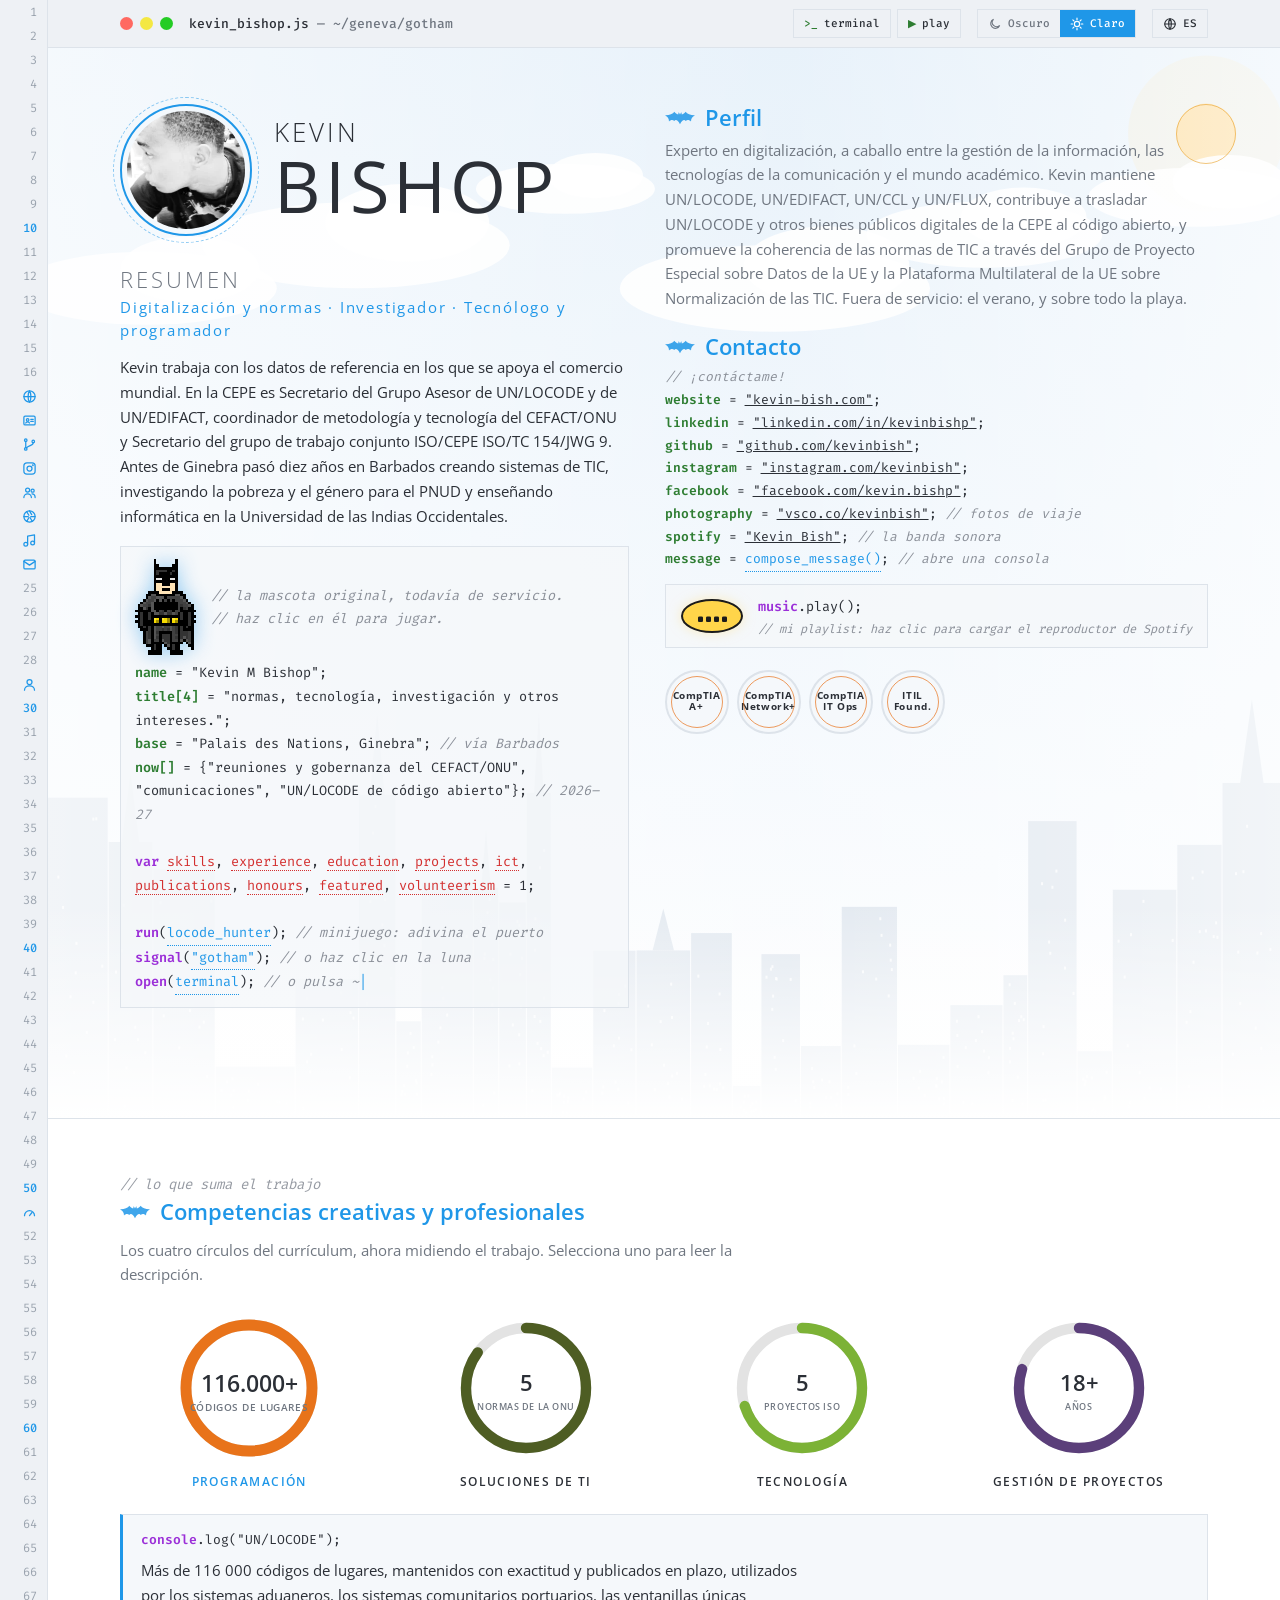
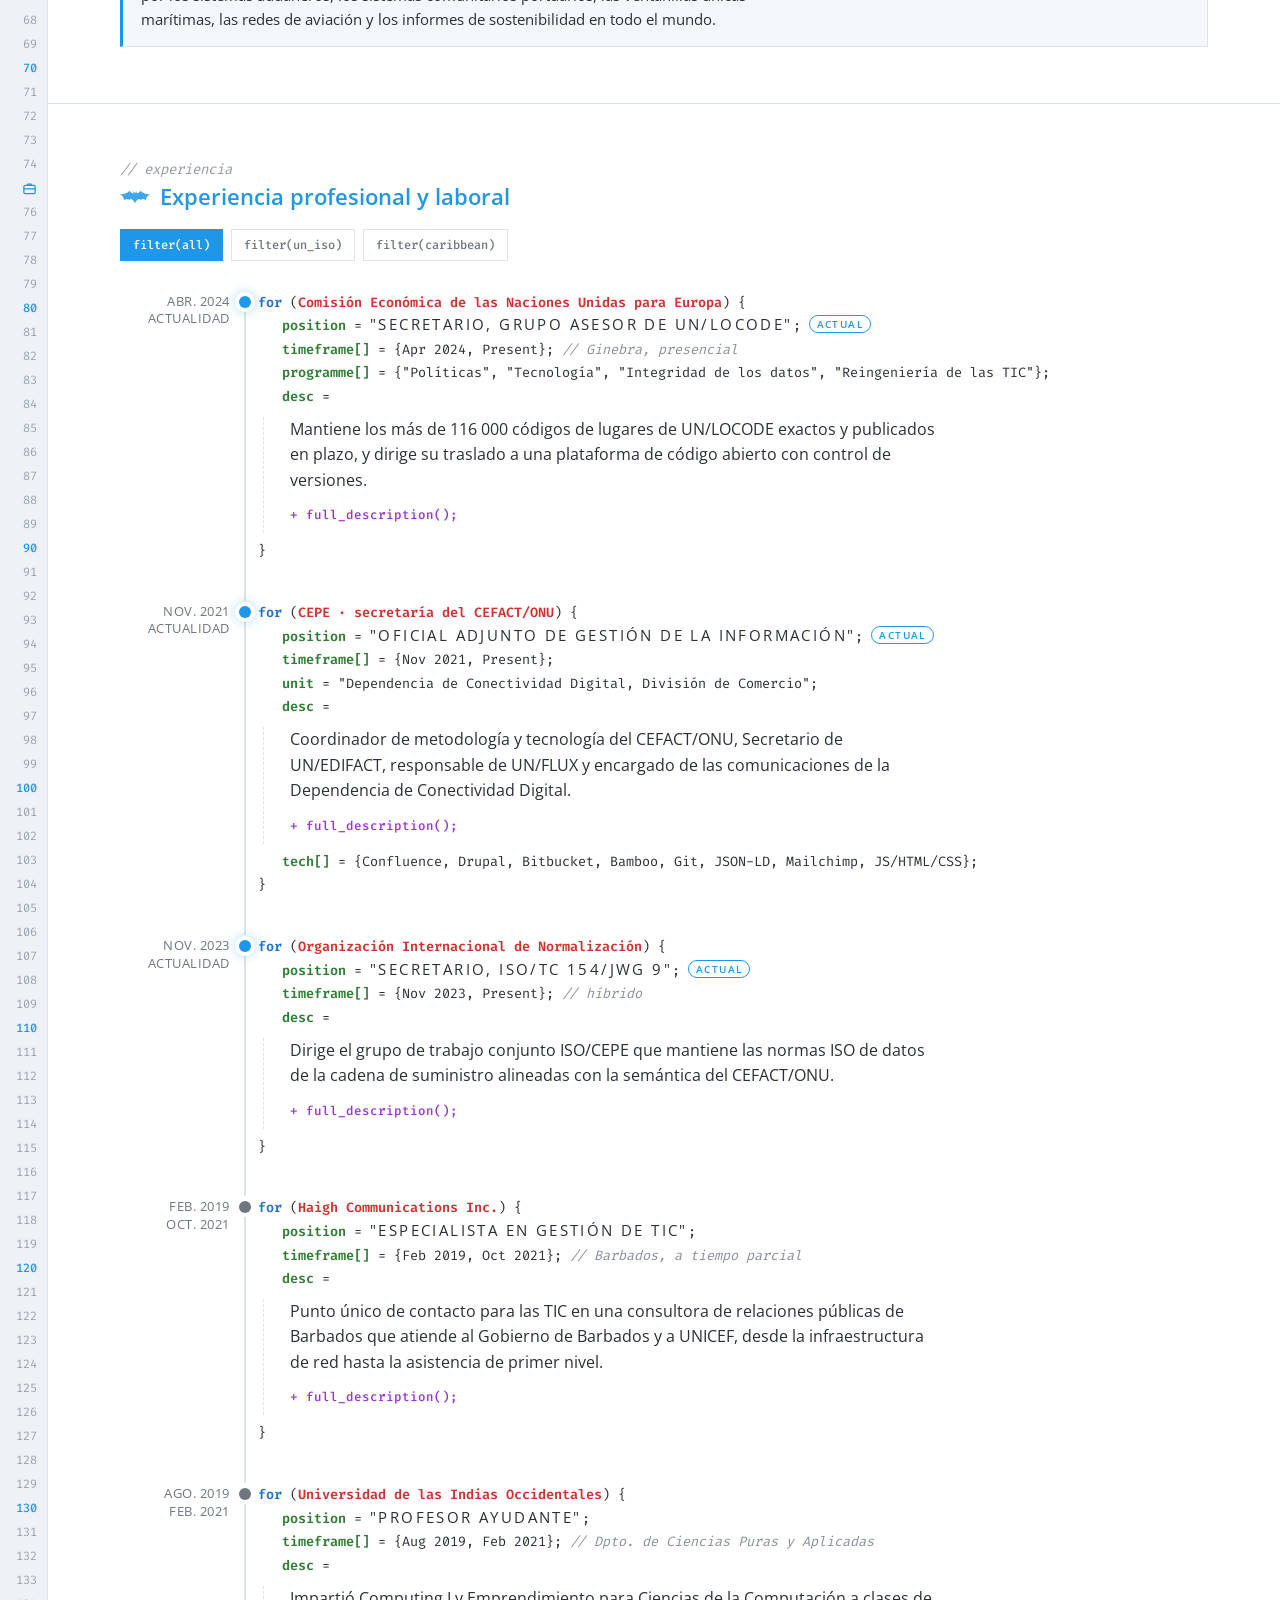
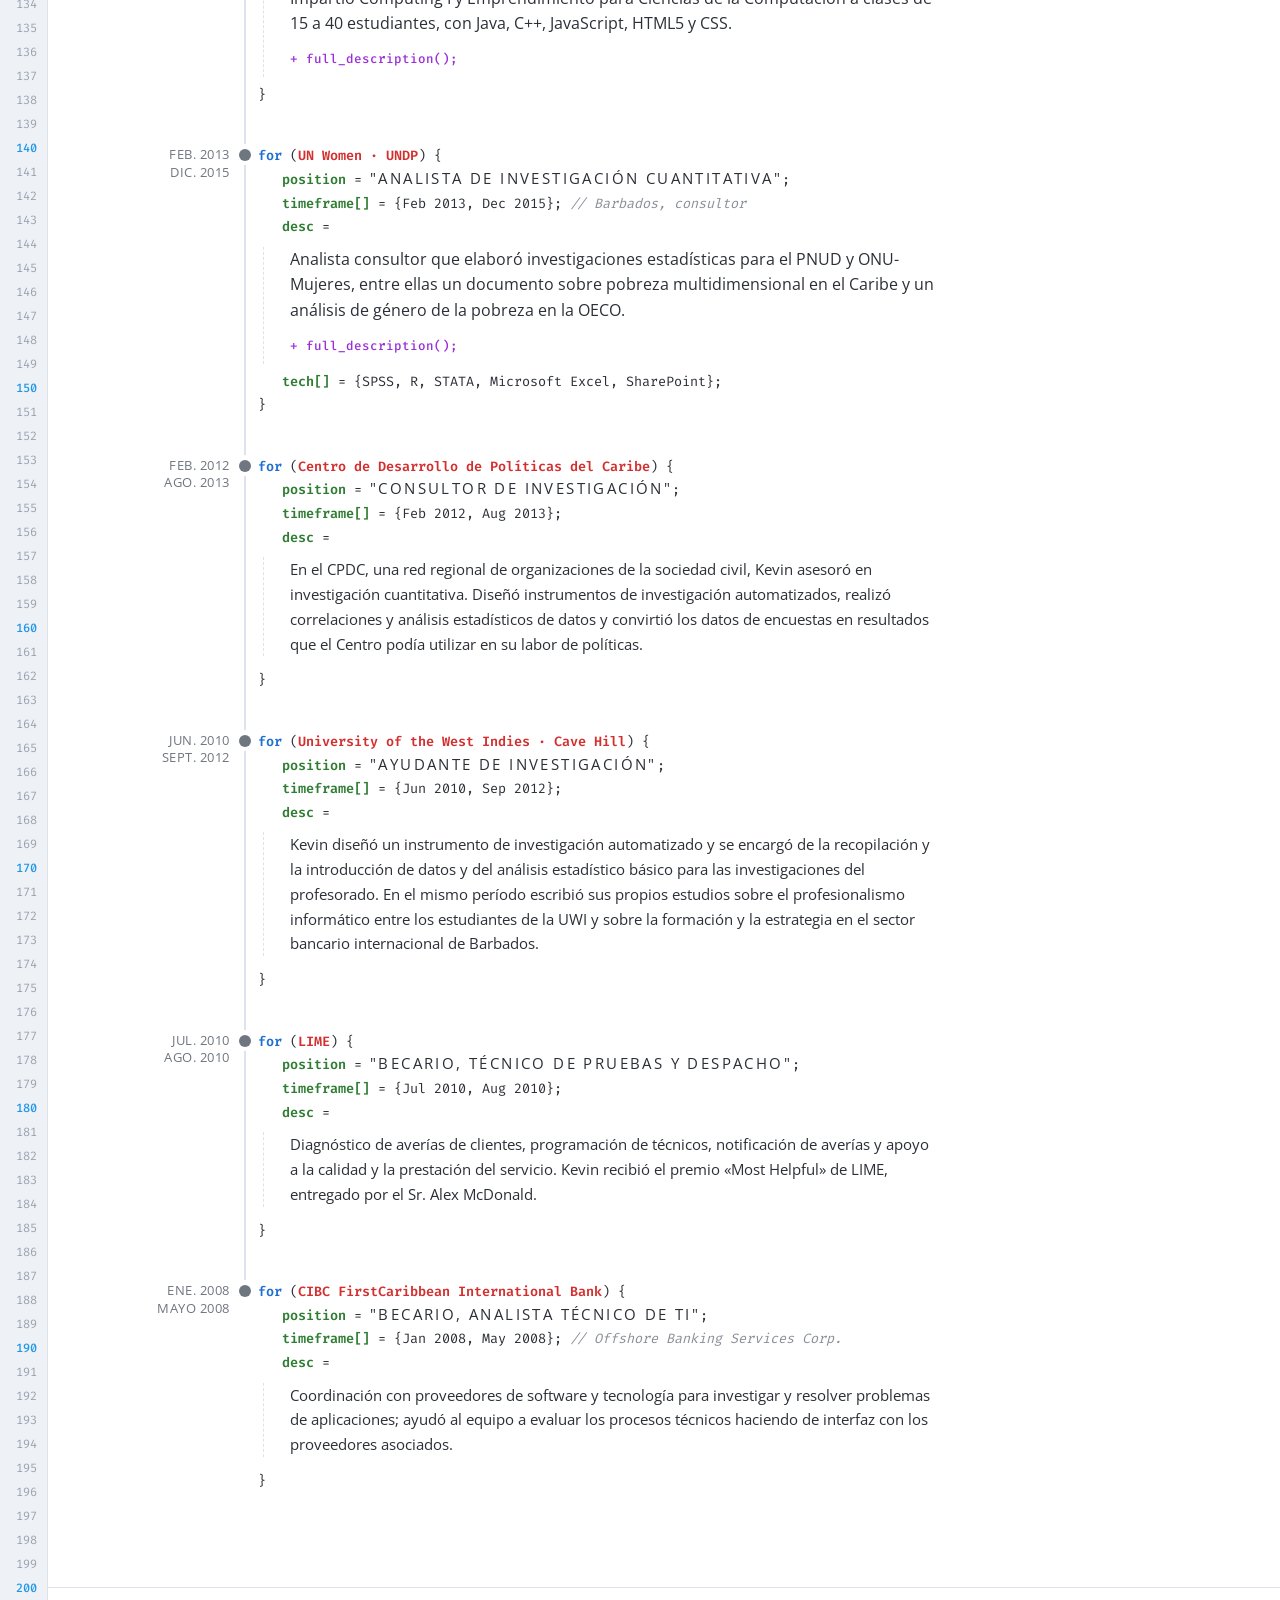
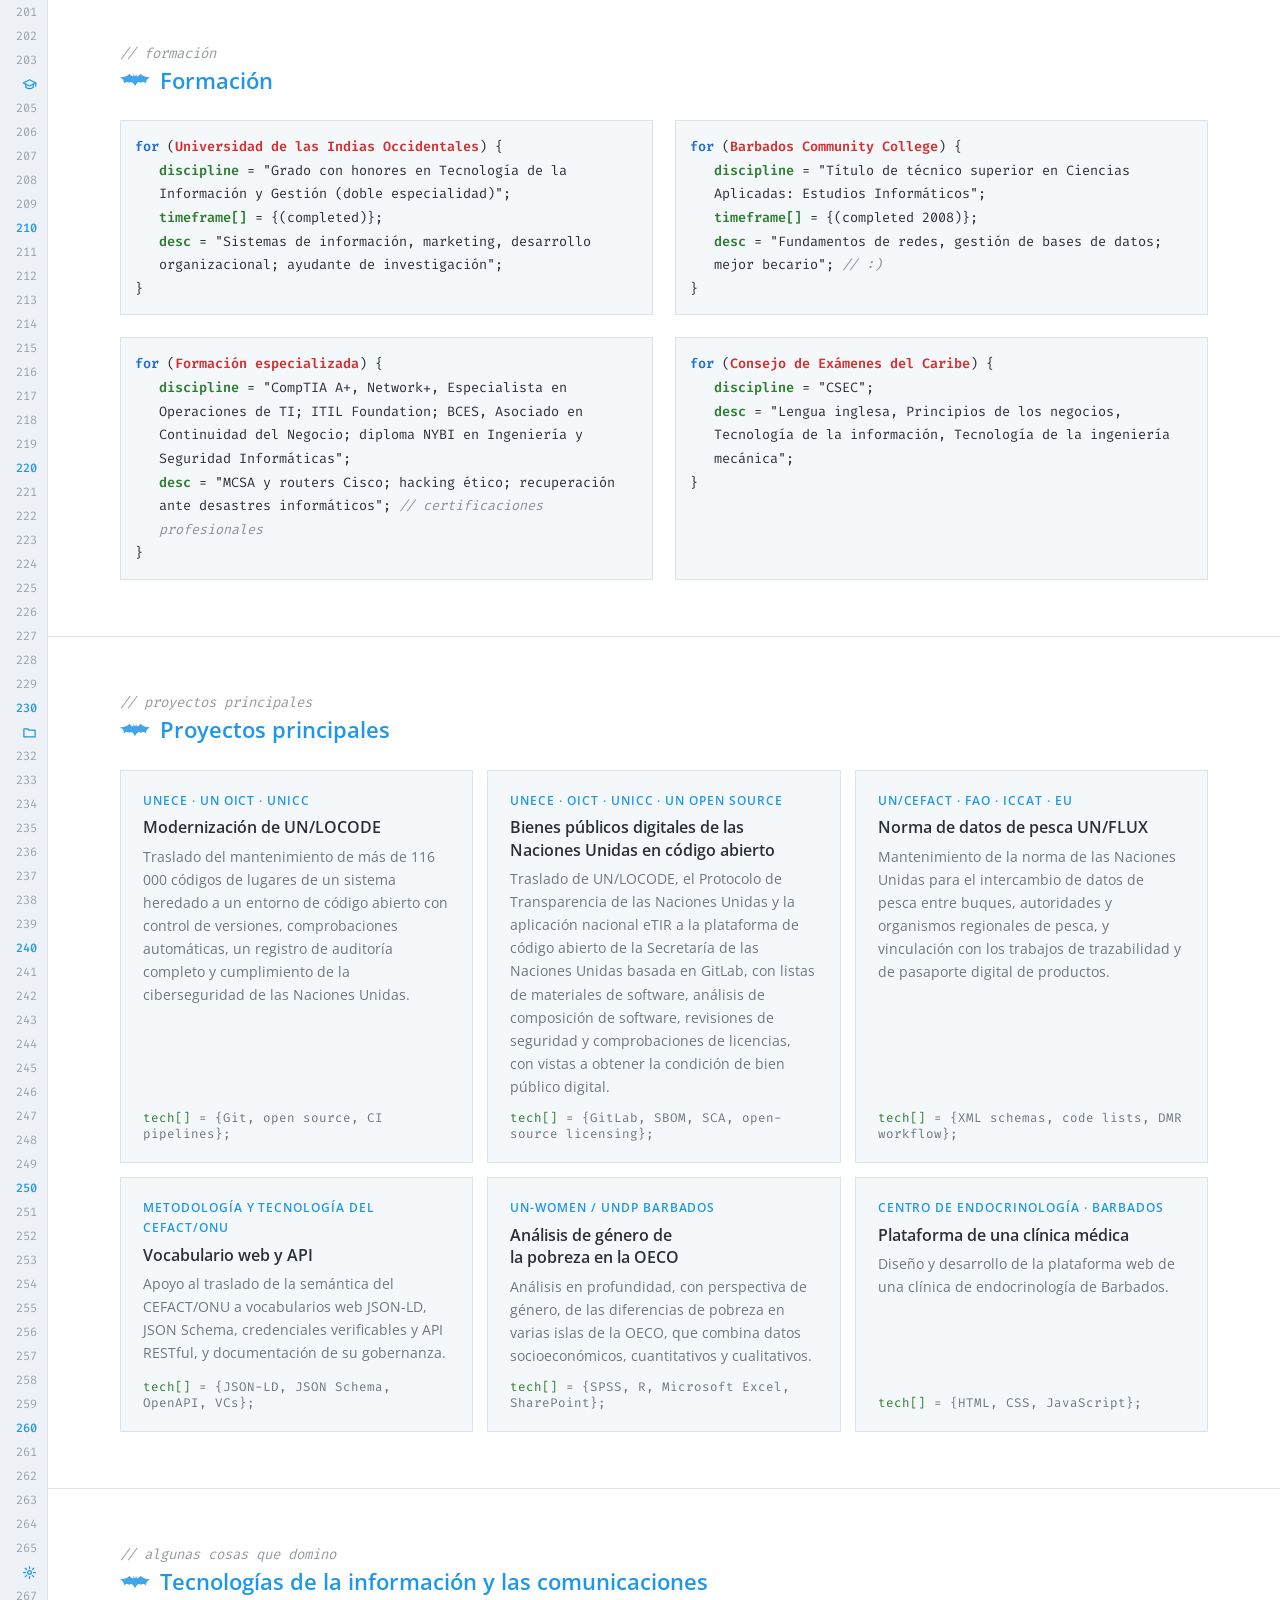
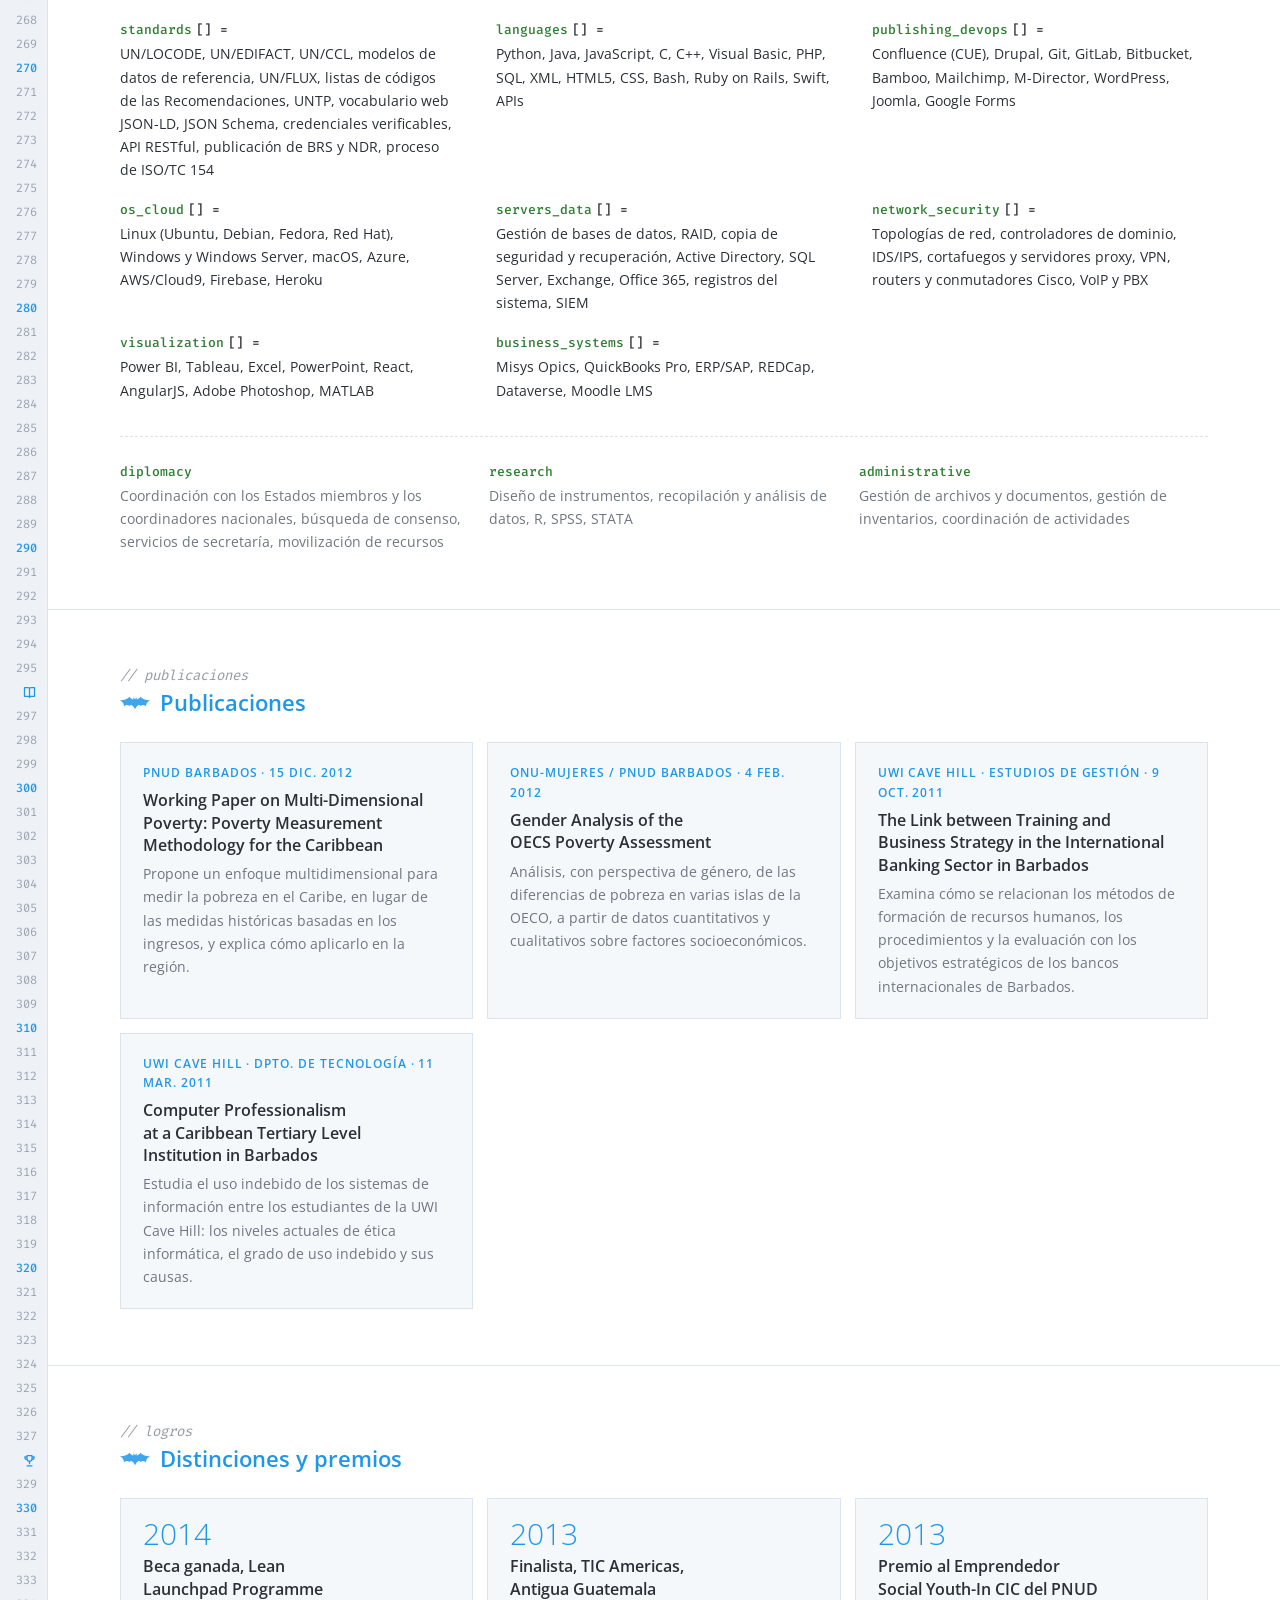
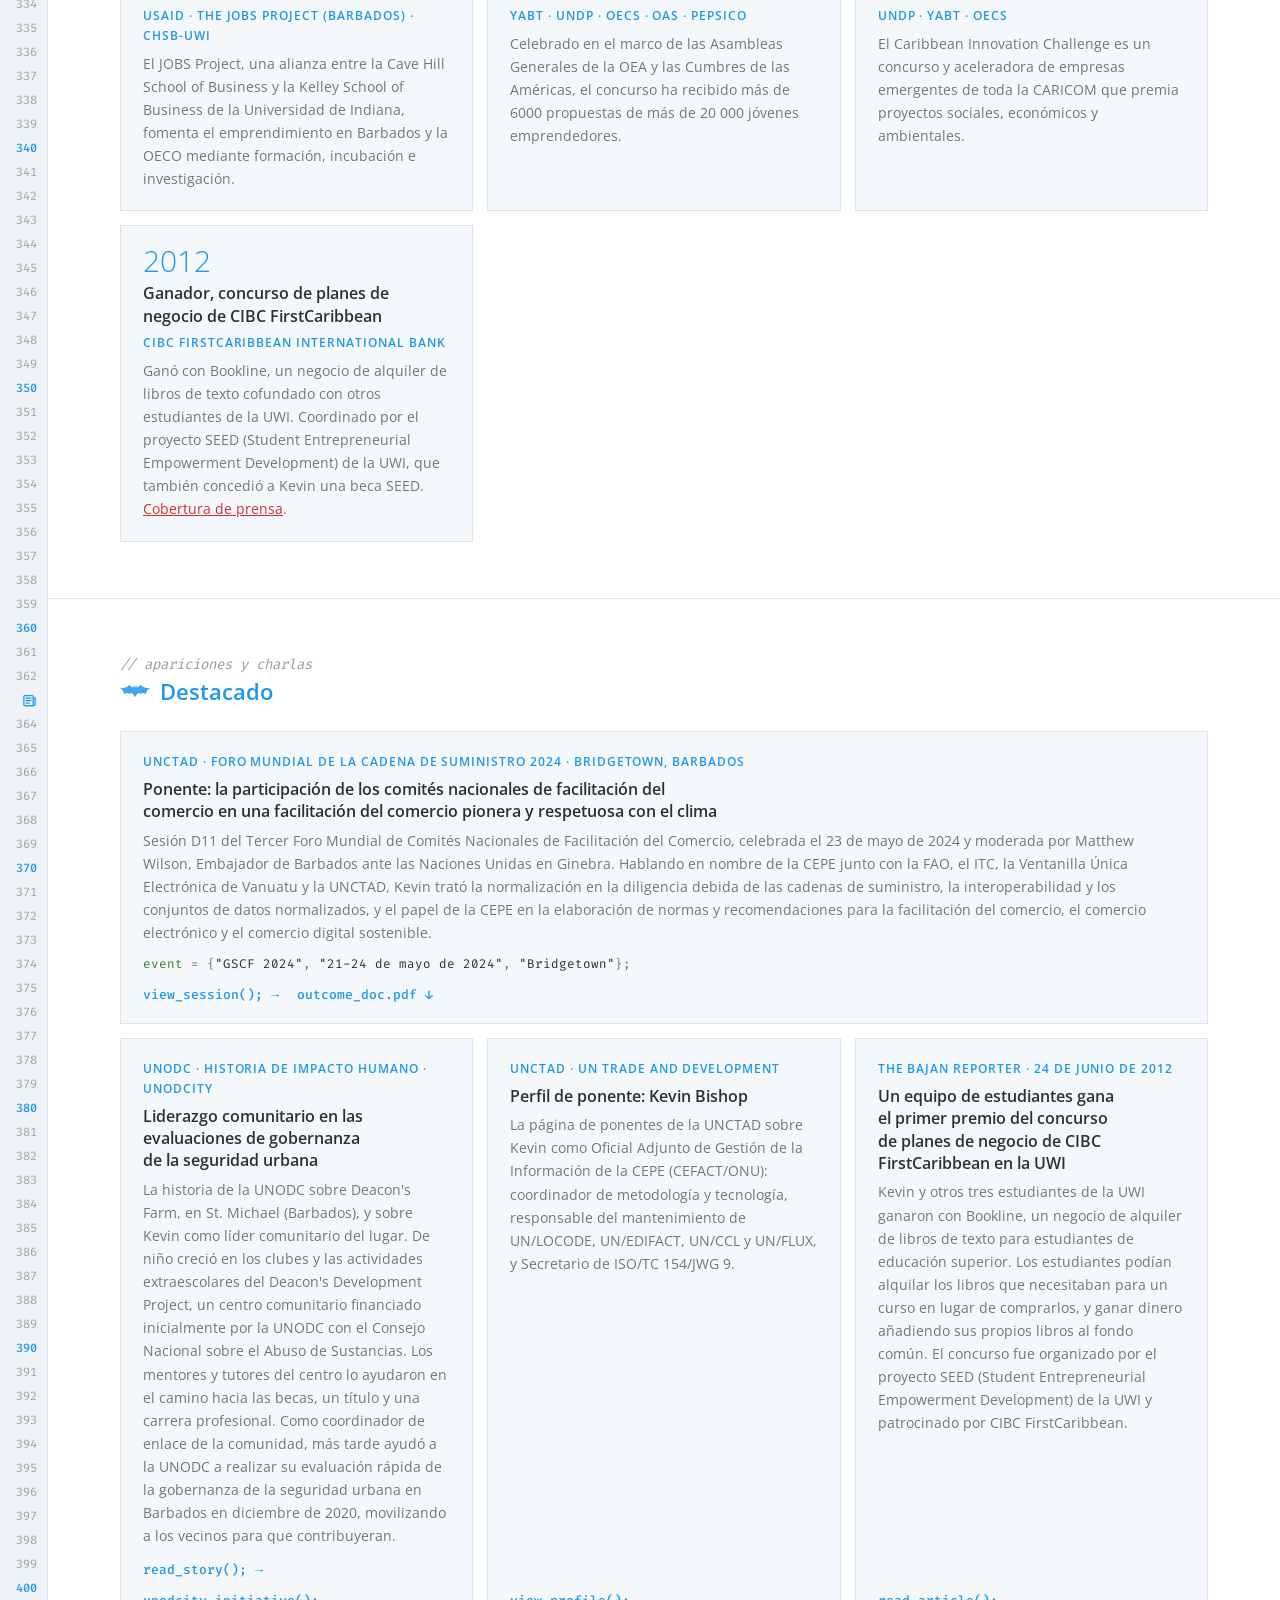
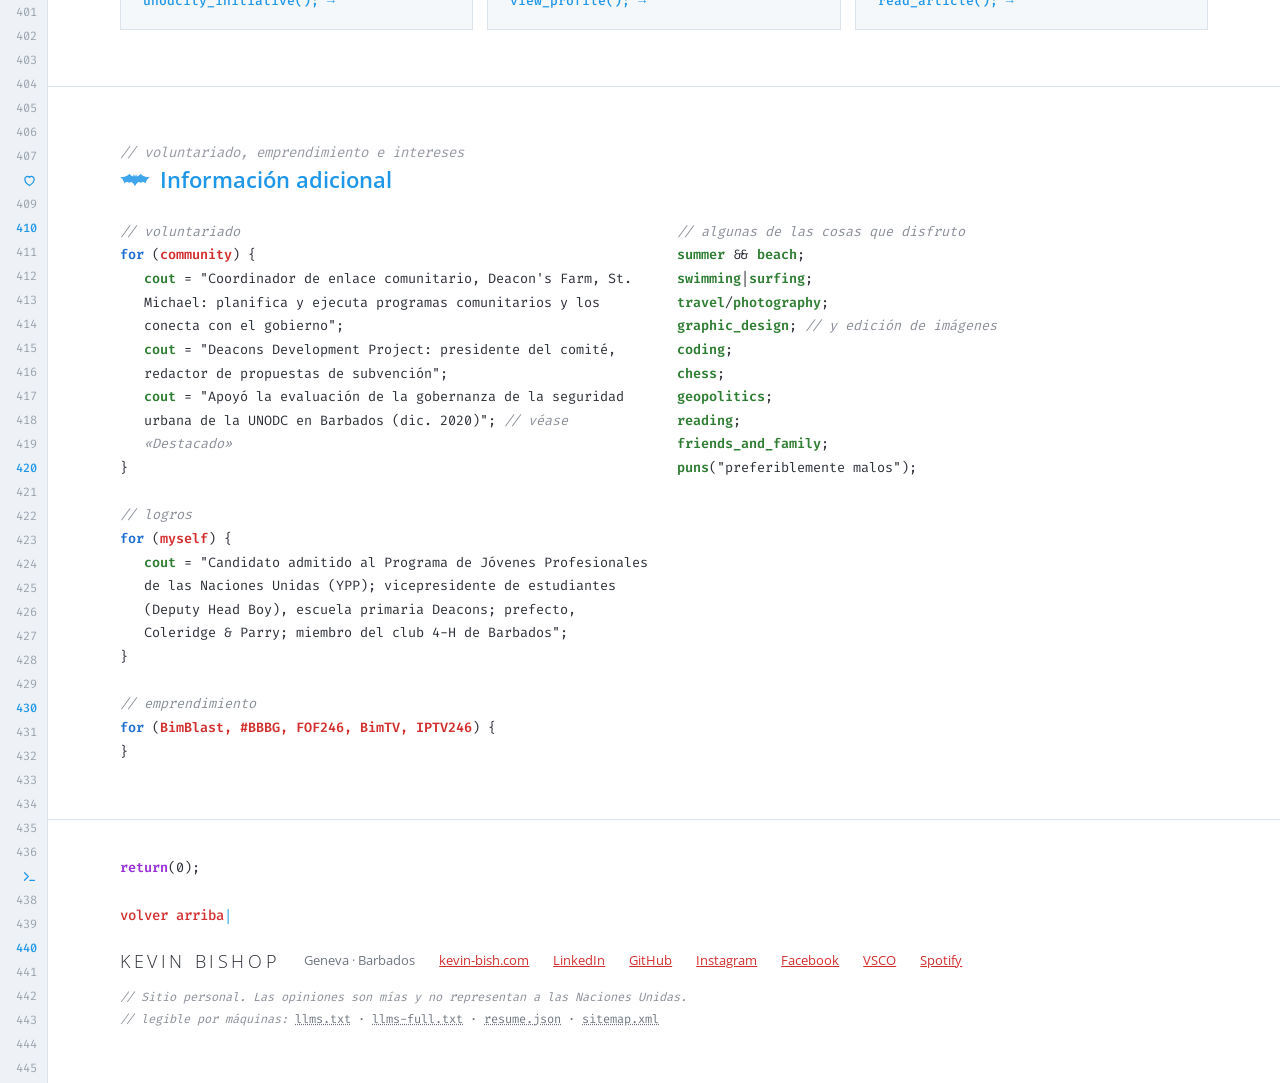
==== es/index.html @ d4f618af "Add Spanish and Russian translations - i18n/es.json and i18n/ru.json: the whole page, terminal, LOCO" ====
<!doctype html>
<html lang="es" data-theme="dark">
<head>
  <meta charset="utf-8">
  <meta name="viewport" content="width=device-width, initial-scale=1, viewport-fit=cover">
  <title>Kevin Bishop | Digitalización y normas</title>
  <meta name="description" content="Kevin Bishop: Secretario de UN/LOCODE y UN/EDIFACT en la CEPE / CEFACT/ONU en Ginebra. Digitalización, normas de datos comerciales, investigación y código.">
  <meta name="author" content="Kevin Bishop">
  <meta name="theme-color" content="#2b2b2b">
  <meta property="og:type" content="website">
  <meta property="og:title" content="Kevin Bishop | Digitalización y normas">
  <meta property="og:description" content="Secretario de UN/LOCODE y UN/EDIFACT en la CEPE / CEFACT/ONU. Currículum, proyectos y un minijuego: adivina el puerto detrás del código.">
  <meta property="og:image" content="https://www.kevin-bish.com/images/og-card.png">
  <meta property="og:image:width" content="1200">
  <meta property="og:image:height" content="630">
  <meta property="og:image:alt" content="Kevin Bishop: digitalización y normas. Secretario de UN/LOCODE y UN/EDIFACT en la CEPE / CEFACT/ONU, Ginebra.">
  <!-- machine-readable -->
  <!-- hreflang:start -->
  <link rel="alternate" hreflang="en" href="https://www.kevin-bish.com/">
  <link rel="alternate" hreflang="fr" href="https://www.kevin-bish.com/fr/">
  <link rel="alternate" hreflang="es" href="https://www.kevin-bish.com/es/">
  <link rel="alternate" hreflang="ru" href="https://www.kevin-bish.com/ru/">
  <link rel="alternate" hreflang="x-default" href="https://www.kevin-bish.com/">
  <link rel="canonical" href="https://www.kevin-bish.com/es/">
  <meta property="og:url" content="https://www.kevin-bish.com/es/">
  <meta property="og:locale" content="es_ES">
  <!-- hreflang:end -->
  <meta name="robots" content="index, follow, max-image-preview:large">
  <meta property="og:site_name" content="Kevin Bishop">
  <meta property="profile:first_name" content="Kevin">
  <meta property="profile:last_name" content="Bishop">
  <meta name="twitter:card" content="summary_large_image">
  <meta name="twitter:title" content="Kevin Bishop | Digitalización y normas">
  <meta name="twitter:description" content="Secretario de UN/LOCODE y UN/EDIFACT en la CEPE / CEFACT/ONU en Ginebra.">
  <meta name="twitter:image" content="https://www.kevin-bish.com/images/og-card.png">
  <meta name="twitter:image:alt" content="Kevin Bishop: digitalización y normas. Secretario de UN/LOCODE y UN/EDIFACT en la CEPE / CEFACT/ONU, Ginebra.">
  <link rel="alternate" type="application/json" href="../resume.json" title="Résumé (JSON Resume)">
  <link rel="alternate" type="text/plain" href="../llms.txt" title="Profile summary for AI assistants">
  <link rel="sitemap" type="application/xml" href="../sitemap.xml">
  <script type="application/ld+json">
{
  "@context": "https://schema.org",
  "@graph": [
    {
      "@type": "WebSite",
      "@id": "https://www.kevin-bish.com/#website",
      "url": "https://www.kevin-bish.com/",
      "name": "Kevin Bishop",
      "inLanguage": "en",
      "publisher": {
        "@id": "https://www.kevin-bish.com/#person"
      }
    },
    {
      "@type": "ProfilePage",
      "@id": "https://www.kevin-bish.com/#profile",
      "url": "https://www.kevin-bish.com/es/",
      "name": "Kevin Bishop | Digitization & Standards",
      "isPartOf": {
        "@id": "https://www.kevin-bish.com/#website"
      },
      "mainEntity": {
        "@id": "https://www.kevin-bish.com/#person"
      },
      "dateModified": "2026-11-01",
      "inLanguage": "es"
    },
    {
      "@type": "Person",
      "@id": "https://www.kevin-bish.com/#person",
      "name": "Kevin Bishop",
      "alternateName": [
        "Kevin M Bishop",
        "Kevin MacDonald Bishop",
        "Kevin Bish"
      ],
      "url": "https://www.kevin-bish.com/",
      "image": "https://www.kevin-bish.com/images/kevin.jpg",
      "jobTitle": [
        "Associate Information Management Officer",
        "Secretary of the UN/LOCODE Advisory Group",
        "Secretary of UN/EDIFACT",
        "Secretary of ISO/TC 154/JWG 9"
      ],
      "description": "Digitization and trade-data standards specialist at UNECE / UN/CEFACT in Geneva. Secretary of the UN/LOCODE Advisory Group and of UN/EDIFACT, focal point for methodology and technology, and Secretary of ISO/TC 154/JWG 9.",
      "worksFor": [
        {
          "@id": "https://www.kevin-bish.com/#unece"
        }
      ],
      "affiliation": [
        {
          "@id": "https://www.kevin-bish.com/#uncefact"
        },
        {
          "@id": "https://www.kevin-bish.com/#iso"
        }
      ],
      "workLocation": {
        "@type": "Place",
        "name": "Palais des Nations",
        "address": {
          "@type": "PostalAddress",
          "addressLocality": "Geneva",
          "addressCountry": "CH"
        }
      },
      "homeLocation": {
        "@type": "Place",
        "name": "Geneva, Switzerland"
      },
      "alumniOf": [
        {
          "@type": "CollegeOrUniversity",
          "name": "The University of the West Indies, Cave Hill Campus",
          "address": {
            "@type": "PostalAddress",
            "addressCountry": "BB"
          }
        },
        {
          "@type": "CollegeOrUniversity",
          "name": "Barbados Community College",
          "address": {
            "@type": "PostalAddress",
            "addressCountry": "BB"
          }
        }
      ],
      "hasCredential": [
        {
          "@type": "EducationalOccupationalCredential",
          "name": "Honours BSc Information Technology & Management (dual major)",
          "credentialCategory": "degree",
          "recognizedBy": {
            "@type": "CollegeOrUniversity",
            "name": "The University of the West Indies"
          }
        },
        {
          "@type": "EducationalOccupationalCredential",
          "name": "Associate Degree in Applied Science: Computer Studies",
          "credentialCategory": "degree",
          "recognizedBy": {
            "@type": "CollegeOrUniversity",
            "name": "Barbados Community College"
          }
        },
        {
          "@type": "EducationalOccupationalCredential",
          "name": "CompTIA A+",
          "credentialCategory": "certification"
        },
        {
          "@type": "EducationalOccupationalCredential",
          "name": "CompTIA Network+",
          "credentialCategory": "certification"
        },
        {
          "@type": "EducationalOccupationalCredential",
          "name": "CompTIA IT Operations Specialist",
          "credentialCategory": "certification"
        },
        {
          "@type": "EducationalOccupationalCredential",
          "name": "ITIL Foundation",
          "credentialCategory": "certification"
        },
        {
          "@type": "EducationalOccupationalCredential",
          "name": "BCES Business Continuity Associate (IT Disaster Recovery)",
          "credentialCategory": "certification"
        },
        {
          "@type": "EducationalOccupationalCredential",
          "name": "NYBI Diploma, IT Engineering & Security",
          "credentialCategory": "diploma"
        }
      ],
      "knowsAbout": [
        "UN/LOCODE",
        "UN/EDIFACT",
        "UN/CEFACT Core Component Library (UN/CCL)",
        "UN/FLUX",
        "UN Transparency Protocol (UNTP)",
        "Trade facilitation",
        "Electronic business standards",
        "Digital Product Passport",
        "Data maintenance and data governance",
        "JSON-LD",
        "JSON Schema",
        "Verifiable Credentials",
        "RESTful APIs",
        "Open-source governance",
        "Digital public goods",
        "ISO standardization",
        "Quantitative research",
        "Python",
        "JavaScript",
        "Java",
        "SQL",
        "Git",
        "Confluence",
        "Drupal"
      ],
      "knowsLanguage": [
        "en"
      ],
      "award": [
        "Scholarship Winner, The Lean Launchpad Programme (USAID / The JOBS Project / CHSB-UWI), 2014",
        "Finalist, TIC Americas, Antigua Guatemala, 2013",
        "UNDP Youth-In CIC Social Entrepreneur Award, 2013",
        "Winner, CIBC FirstCaribbean Business Plan Competition, 2012",
        "Qualifier, United Nations Young Professionals Programme"
      ],
      "memberOf": [
        {
          "@type": "Organization",
          "name": "ISO/TC 154/JWG 9 (Secretary)"
        },
        {
          "@type": "Organization",
          "name": "United Nations Digital Transformation Group for Europe and Central Asia (Co-Chair)"
        }
      ],
      "sameAs": [
        "https://www.linkedin.com/in/kevinbishp",
        "https://github.com/kevinbish",
        "https://www.instagram.com/kevinbish/",
        "https://www.facebook.com/kevin.bishp/",
        "https://vsco.co/kevinbish/gallery",
        "https://open.spotify.com/user/1212889341",
        "https://unctad.org/speaker/kevin-bishop"
      ],
      "subjectOf": [
        {
          "@type": "Article",
          "name": "Community Leadership in Urban Safety Governance Assessments",
          "url": "https://www.unodc.org/unodc/en/sustainable-development-goals/human-impact-stories/community-leadership-in-urban-safety-governance-assessments.html",
          "publisher": {
            "@type": "GovernmentOrganization",
            "name": "United Nations Office on Drugs and Crime",
            "alternateName": "UNODC"
          },
          "about": {
            "@id": "https://www.kevin-bish.com/#person"
          },
          "isPartOf": {
            "@type": "WebPage",
            "name": "UNODCity: Urban Safety Governance Initiative",
            "url": "https://www.unodc.org/unodc/en/urban-safety/crime-prevention/unodcity/unodcity-pilots.html"
          }
        },
        {
          "@type": "NewsArticle",
          "headline": "Barbadian Student team cops 1st prize in CIBC FirstCaribbean's UWI business plan contest",
          "url": "https://www.bajanreporter.com/2012/06/barbadian-student-team-cops-1st-prize-in-cibc-firstcaribbeans-uwi-business-plan-contest/",
          "datePublished": "2012-06-24",
          "publisher": {
            "@type": "Organization",
            "name": "The Bajan Reporter"
          },
          "about": {
            "@id": "https://www.kevin-bish.com/#person"
          }
        },
        {
          "@type": "Event",
          "name": "NTFC Session 11: National Trade Facilitation Committees' involvement in pioneering climate-smart trade facilitation",
          "url": "https://unctad.org/meeting/ntfc-session-11-national-trade-facilitation-committees-involvement-pioneering-climate-smart",
          "startDate": "2024-05-23T15:00:00-04:00",
          "endDate": "2024-05-23T16:00:00-04:00",
          "eventAttendanceMode": "https://schema.org/MixedEventAttendanceMode",
          "eventStatus": "https://schema.org/EventScheduled",
          "location": {
            "@type": "Place",
            "name": "Global Supply Chain Forum 2024",
            "address": {
              "@type": "PostalAddress",
              "addressLocality": "Bridgetown",
              "addressCountry": "BB"
            }
          },
          "organizer": {
            "@type": "GovernmentOrganization",
            "name": "UN Trade and Development",
            "alternateName": "UNCTAD",
            "url": "https://unctad.org"
          },
          "performer": {
            "@id": "https://www.kevin-bish.com/#person"
          },
          "superEvent": {
            "@type": "Event",
            "name": "Global Supply Chain Forum 2024 / Third Global Forum for National Trade Facilitation Committees",
            "startDate": "2024-05-21",
            "endDate": "2024-05-24",
            "location": {
              "@type": "Place",
              "name": "Bridgetown, Barbados"
            }
          },
          "subjectOf": {
            "@type": "DigitalDocument",
            "name": "Third Global Forum for NTFCs 2024: Draft Outcome Document",
            "url": "https://www.kevin-bish.com/docs/gscf2024-ntfc-outcome.pdf",
            "encodingFormat": "application/pdf"
          }
        },
        {
          "@type": "ProfilePage",
          "name": "Kevin Bishop | UN Trade and Development (UNCTAD)",
          "url": "https://unctad.org/speaker/kevin-bishop",
          "publisher": {
            "@type": "GovernmentOrganization",
            "name": "UN Trade and Development",
            "alternateName": "UNCTAD"
          }
        }
      ]
    },
    {
      "@type": "GovernmentOrganization",
      "@id": "https://www.kevin-bish.com/#unece",
      "name": "United Nations Economic Commission for Europe",
      "alternateName": "UNECE",
      "url": "https://unece.org",
      "address": {
        "@type": "PostalAddress",
        "addressLocality": "Geneva",
        "addressCountry": "CH"
      }
    },
    {
      "@type": "Organization",
      "@id": "https://www.kevin-bish.com/#uncefact",
      "name": "United Nations Centre for Trade Facilitation and Electronic Business",
      "alternateName": "UN/CEFACT",
      "parentOrganization": {
        "@id": "https://www.kevin-bish.com/#unece"
      }
    },
    {
      "@type": "Organization",
      "@id": "https://www.kevin-bish.com/#iso",
      "name": "International Organization for Standardization",
      "alternateName": "ISO",
      "url": "https://www.iso.org"
    },
    {
      "@type": "ScholarlyArticle",
      "name": "Working Paper on Multi-Dimensional Poverty: Poverty Measurement Methodology for the Caribbean",
      "datePublished": "2012-12-15",
      "publisher": {
        "@type": "Organization",
        "name": "UNDP Barbados"
      },
      "author": {
        "@id": "https://www.kevin-bish.com/#person"
      }
    },
    {
      "@type": "ScholarlyArticle",
      "name": "Gender Analysis of the OECS Poverty Assessment",
      "datePublished": "2012-02-04",
      "publisher": {
        "@type": "Organization",
        "name": "UN-Women / UNDP Barbados"
      },
      "author": {
        "@id": "https://www.kevin-bish.com/#person"
      }
    },
    {
      "@type": "ScholarlyArticle",
      "name": "The Link between Training and Business Strategy in the International Banking Sector in Barbados",
      "datePublished": "2011-10-09",
      "publisher": {
        "@type": "Organization",
        "name": "University of the West Indies, Cave Hill Campus"
      },
      "author": {
        "@id": "https://www.kevin-bish.com/#person"
      }
    },
    {
      "@type": "ScholarlyArticle",
      "name": "Computer Professionalism at a Caribbean Tertiary Level Institution in Barbados",
      "datePublished": "2011-03-11",
      "publisher": {
        "@type": "Organization",
        "name": "University of the West Indies, Cave Hill Campus"
      },
      "author": {
        "@id": "https://www.kevin-bish.com/#person"
      }
    }
  ]
}
  </script>
  <!-- /machine-readable -->
  <link rel="icon" type="image/svg+xml" href="../favicon.svg">
  <link rel="preload" href="../fonts/open-sans-latin.woff2" as="font" type="font/woff2" crossorigin>
  <link rel="preload" href="../fonts/fira-code-latin.woff2" as="font" type="font/woff2" crossorigin>
  <link rel="stylesheet" href="../css/style.css">
  <noscript><style>
    /* with scripts off: hide the controls that need them; the text, details toggles and links all still work */
    .tools,.mode,#fs,#moon,.filters,.brief,.js-only,#toTop,.cursor,#gutter{display:none!important}
    #skills .lede,.avatar .cm{display:none}
    body{padding-left:0}
  </style></noscript>
</head>
<body>
<svg width="0" height="0" style="position:absolute" aria-hidden="true"><defs>
  <symbol id="bat" viewBox="0 0 60 26"><path d="M30 6c1.2-2.2 2.2-3.6 2.8-4.4L33.6 6c3.6-1.4 6.6-4 7.6-5.6 3.2 4.6 10.6 7.6 18.8 7.2-5.2 2.6-8 7-8 12.6-3.2-3.6-7.4-4-10.6-1.4-1.8-2.8-6.6-4-11.4 6.8-4.8-10.8-9.6-9.6-11.4-6.8C15.4 16.2 11.2 16.6 8 20.2c0-5.6-2.8-10-8-12.6 8.2.4 15.6-2.6 18.8-7.2 1 1.6 4 4.2 7.6 5.6l.8-4.4C27.8 2.4 28.8 3.8 30 6z"/></symbol>
</defs></svg>

<div id="gutter" aria-hidden="true"></div>
<div class="bar"><div class="wrap">
  <div class="lights"><span class="r" aria-hidden="true"></span><span class="y" aria-hidden="true"></span><button id="fs" title="Pantalla completa" aria-label="Pantalla completa"></button></div>
  <div class="file"><b>kevin_bishop.js</b> — ~/geneva/gotham</div>
  <div class="tools">
    <button class="tool" id="openTerm" title="Abrir el terminal (~)"><span aria-hidden="true">&gt;_</span><span class="tl-txt">terminal</span></button>
    <button class="tool" id="openGame" title="Jugar a LOCODE Hunter"><span aria-hidden="true">▶</span><span class="tl-txt">play</span></button>
  </div>
  <div class="mode" role="group" aria-label="Modo de página">
    <button id="mNight" aria-pressed="true" title="Modo oscuro"><svg viewBox="0 0 24 24" aria-hidden="true"><path d="M20 14.5A8 8 0 1 1 9.5 4a6.5 6.5 0 0 0 10.5 10.5z"/></svg><span class="tl-txt">Oscuro</span></button>
    <button id="mDay" aria-pressed="false" title="Modo claro"><svg viewBox="0 0 24 24" aria-hidden="true"><circle cx="12" cy="12" r="4.5"/><path d="M12 2v2.5M12 19.5V22M2 12h2.5M19.5 12H22M4.9 4.9l1.8 1.8M17.3 17.3l1.8 1.8M4.9 19.1l1.8-1.8M17.3 6.7l1.8-1.8"/></svg><span class="tl-txt">Claro</span></button>
  </div>
  <!-- lang:start -->
  <details class="lang" data-i18n="skip"><summary title="Spanish" aria-label="Language: Spanish"><svg viewBox="0 0 24 24" aria-hidden="true"><circle cx="12" cy="12" r="9"/><path d="M3 12h18M12 3c3 3.5 3 14.5 0 18M12 3c-3 3.5-3 14.5 0 18"/></svg><span class="tl-txt">ES</span></summary><ul><li><a href="../" hreflang="en" lang="en">English</a></li><li><a href="../fr/" hreflang="fr" lang="fr">Français</a></li><li><a href="../es/" hreflang="es" lang="es" aria-current="true">Español</a></li><li><a href="../ru/" hreflang="ru" lang="ru">Русский</a></li></ul></details>
  <!-- lang:end -->
</div></div>

<header id="top">
  <canvas id="sky" aria-hidden="true"></canvas>
  <button id="moon" title="Encender la señal" aria-label="Encender la señal en el cielo"></button>
  <div class="sig-hint" id="sigHint" hidden>signal.lit = true; <span class="cm">// haz clic en cualquier sitio o pulsa Esc para apagarla</span></div>
  <div class="wrap top">
    <div class="who">
      <div class="photo"><picture><source srcset="../images/kevin.webp" type="image/webp"><img src="../images/kevin.jpg" alt="Kevin Bishop" width="227" height="227"></picture></div>
      <div class="name"><div class="first">KEVIN</div><div class="last">BISHOP</div></div>
    </div>
    <div class="overview">
      <div class="ov">RESUMEN</div>
      <div class="tagline">Digitalización y normas · Investigador · Tecnólogo y programador</div>
      <p>Kevin trabaja con los datos de referencia en los que se apoya el comercio mundial. En la CEPE es Secretario del Grupo Asesor de UN/LOCODE y de UN/EDIFACT, coordinador de metodología y tecnología del CEFACT/ONU y Secretario del grupo de trabajo conjunto ISO/CEPE ISO/TC 154/JWG 9. Antes de Ginebra pasó diez años en Barbados creando sistemas de TIC, investigando la pobreza y el género para el PNUD y enseñando informática en la Universidad de las Indias Occidentales.</p>
      <div class="code" aria-label="Datos rápidos y enlaces a las secciones">
        <div class="avatar"><button class="slot" id="avatar" title="Jugar a LOCODE Hunter" aria-label="Jugar a LOCODE Hunter"><img src="../images/mascot.gif" alt="Mascota en pixel art del sitio original de Kevin" width="288" height="432"></button><span class="cm">// la mascota original, todavía de servicio.<br>// haz clic en él para jugar.</span></div>
        <span class="l" data-gi="user"><b class="v">name</b> = <span class="s">"Kevin M Bishop"</span>;</span>
        <span class="l"><b class="v">title[4]</b> = <span class="s">"normas, tecnología, investigación y otros intereses."</span>;</span>
        <span class="l"><b class="v">base</b> = <span class="s">"Palais des Nations, Ginebra"</span>; <span class="cm">// vía Barbados</span></span>
        <span class="l"><b class="v">now[]</b> = {<span class="s">"reuniones y gobernanza del CEFACT/ONU"</span>, <span class="s">"comunicaciones"</span>, <span class="s">"UN/LOCODE de código abierto"</span>}; <span class="cm">// 2026–27</span></span>
        <span class="l"> </span>
        <span class="l"><b class="kw">var</b> <a href="#skills">skills</a>, <a href="#experience">experience</a>, <a href="#education">education</a>, <a href="#projects">projects</a>, <a href="#ict">ict</a>, <a href="#publications">publications</a>, <a href="#honours">honours</a>, <a href="#featured">featured</a>, <a href="#additional">volunteerism</a> = 1;</span>
        <span class="l"> </span>
        <span class="l js-only"><b class="kw">run</b>(<button class="act" data-act="play">locode_hunter</button>); <span class="cm">// minijuego: adivina el puerto</span></span>
        <span class="l js-only"><b class="kw">signal</b>(<button class="act" data-act="signal">"gotham"</button>); <span class="cm">// o haz clic en la luna</span></span>
        <span class="l js-only"><b class="kw">open</b>(<button class="act" data-act="term">terminal</button>); <span class="cm">// o pulsa ~</span><span class="cursor">|</span></span>
      </div>
    </div>
    <aside class="side">
      <div>
        <h2><svg><use href="#bat"/></svg>Perfil</h2>
        <p class="prof">Experto en digitalización, a caballo entre la gestión de la información, las tecnologías de la comunicación y el mundo académico. Kevin mantiene UN/LOCODE, UN/EDIFACT, UN/CCL y UN/FLUX, contribuye a trasladar UN/LOCODE y otros bienes públicos digitales de la CEPE al código abierto, y promueve la coherencia de las normas de TIC a través del Grupo de Proyecto Especial sobre Datos de la UE y la Plataforma Multilateral de la UE sobre Normalización de las TIC. Fuera de servicio: el verano, y sobre todo la playa.</p>
      </div>
      <div>
        <h2><svg><use href="#bat"/></svg>Contacto</h2>
        <div class="code contact">
          <span class="cm">// ¡contáctame!</span>
          <span class="l" data-gi="globe"><b class="v">website</b> = <a class="s" href="https://www.kevin-bish.com">"kevin-bish.com"</a>;</span>
          <span class="l" data-gi="card"><b class="v">linkedin</b> = <a class="s" href="https://www.linkedin.com/in/kevinbishp">"linkedin.com/in/kevinbishp"</a>;</span>
          <span class="l" data-gi="branch"><b class="v">github</b> = <a class="s" href="https://github.com/kevinbish">"github.com/kevinbish"</a>;</span>
          <span class="l" data-gi="camera"><b class="v">instagram</b> = <a class="s" href="https://www.instagram.com/kevinbish/">"instagram.com/kevinbish"</a>;</span>
          <span class="l" data-gi="people"><b class="v">facebook</b> = <a class="s" href="https://www.facebook.com/kevin.bishp/">"facebook.com/kevin.bishp"</a>;</span>
          <span class="l" data-gi="aperture"><b class="v">photography</b> = <a class="s" href="https://vsco.co/kevinbish/gallery">"vsco.co/kevinbish"</a>; <span class="cm">// fotos de viaje</span></span>
          <span class="l" data-gi="music"><b class="v">spotify</b> = <a class="s" href="https://open.spotify.com/user/1212889341">"Kevin Bish"</a>; <span class="cm">// la banda sonora</span></span>
          <span class="l js-only" data-gi="mail"><b class="v">message</b> = <button class="act" data-act="mail">compose_message()</button>; <span class="cm">// abre una consola</span></span>
        </div>
        <div class="music" id="music" data-profile="https://open.spotify.com/user/1212889341" data-embed="https://open.spotify.com/embed/playlist/6jldxWiTkq4IpYxr8t6qOO?utm_source=generator&amp;theme=0" data-open="https://open.spotify.com/playlist/6jldxWiTkq4IpYxr8t6qOO">
          <a class="m-play" href="https://open.spotify.com/user/1212889341" target="_blank" rel="noopener" title="Abrir mi perfil de Spotify (no se carga nada de Spotify hasta que hagas clic)">
            <svg class="eq" viewBox="0 0 64 36" aria-hidden="true"><ellipse cx="32" cy="18" rx="30" ry="16"/><rect class="b1" x="18" y="12" width="5" height="12" rx="1.5"/><rect class="b2" x="26" y="12" width="5" height="12" rx="1.5"/><rect class="b3" x="34" y="12" width="5" height="12" rx="1.5"/><rect class="b4" x="42" y="12" width="5" height="12" rx="1.5"/></svg>
            <span class="m-txt"><span class="code"><b class="kw">music</b>.play();</span><span class="m-sub cm" id="musicSub">// Kevin Bish en Spotify, se abre en una pestaña nueva</span></span>
          </a>
          <div class="m-frame" id="musicFrame" hidden></div>
        </div>
      </div>
      <div class="badges" aria-label="Certificaciones">
        <span class="cert">CompTIA<br>A+</span><span class="cert">CompTIA<br>Network+</span><span class="cert">CompTIA<br>IT Ops</span><span class="cert">ITIL<br>Found.</span>
      </div>
    </aside>
  </div>
</header>

<main>
<section id="skills"><div class="wrap">
  <h2><span class="cm">// lo que suma el trabajo</span><svg data-gi="gauge"><use href="#bat"/></svg>Competencias creativas y profesionales</h2>
  <p class="lede">Los cuatro círculos del currículum, ahora midiendo el trabajo. Selecciona uno para leer la descripción.</p>
  <div class="rings" id="rings">
    <ul class="ring-list">
      <li><b>Más de 116 000 códigos de lugares.</b> Más de 116 000 códigos de lugares, mantenidos con exactitud y publicados en plazo, utilizados por los sistemas aduaneros, los sistemas comunitarios portuarios, las ventanillas únicas marítimas, las redes de aviación y los informes de sostenibilidad en todo el mundo.</li>
      <li><b>5 normas de las Naciones Unidas.</b> UN/LOCODE, UN/EDIFACT, UN/CCL, UN/FLUX y las listas de códigos de las Recomendaciones de las Naciones Unidas, mantenidas mediante solicitudes de mantenimiento de datos presentadas por expertos de todo el mundo.</li>
      <li><b>5 proyectos ISO.</b> Cinco proyectos ISO, desde el directorio de elementos de datos comerciales y el modelo Buy-Ship-Pay hasta el conocimiento de embarque electrónico basado en DLT y el pasaporte digital de productos.</li>
      <li><b>Más de 18 años.</b> De becario de TI en CIBC FirstCaribbean en 2008 a la labor de normalización de las Naciones Unidas en Ginebra desde 2021, pasando por la investigación para el PNUD, la docencia en la UWI y la consultoría de TIC en Barbados.</li>
    </ul>
  </div>
  <div class="brief" aria-live="polite">
    <div class="code"><span class="l"><b class="kw">console</b>.log(<span class="s" id="bK"></span>);</span></div>
    <p id="bP"></p>
  </div>
</div></section>

<section id="experience"><div class="wrap">
  <h2><span class="cm">// experiencia</span><svg data-gi="case"><use href="#bat"/></svg>Experiencia profesional y laboral</h2>
  <div class="filters" role="group" aria-label="Filtrar puestos">
    <button data-f="all" aria-pressed="true">filter(all)</button>
    <button data-f="un" aria-pressed="false">filter(un_iso)</button>
    <button data-f="carib" aria-pressed="false">filter(caribbean)</button>
  </div>
  <ol class="tl" id="tl">

    <li data-g="un"><div class="date">abr. 2024<br>Actualidad</div><div class="entry">
      <div class="code">
        <span class="l"><b class="kw fr">for</b> (<span class="in">Comisión Económica de las Naciones Unidas para Europa</span>) {</span>
        <span class="l i"><b class="v">position</b> = <span class="s pos">"Secretario, Grupo Asesor de UN/LOCODE"</span>;<span class="now">ACTUAL</span></span>
        <span class="l i"><b class="v">timeframe[]</b> = {Apr 2024, Present}; <span class="cm">// Ginebra, presencial</span></span>
        <span class="l i"><b class="v">programme[]</b> = {<span class="s">"Políticas"</span>, <span class="s">"Tecnología"</span>, <span class="s">"Integridad de los datos"</span>, <span class="s">"Reingeniería de las TIC"</span>};</span>
        <span class="l i"><b class="v">desc</b> =</span>
      </div>
      <div class="desc">
        <p class="sum">Mantiene los más de 116 000 códigos de lugares de UN/LOCODE exactos y publicados en plazo, y dirige su traslado a una plataforma de código abierto con control de versiones.</p>
        <details class="more"><summary>full_description();</summary>
        <p>UN/LOCODE es el Código de las Naciones Unidas para Lugares Utilizados en el Comercio y el Transporte: más de 116 000 códigos de cinco caracteres que identifican puertos, aeropuertos, terminales interiores y lugares de comercio. Las administraciones aduaneras, los sistemas comunitarios portuarios, las ventanillas únicas marítimas, las aerolíneas y los transportistas dependen de él, y cada vez se incorpora más a la normativa, incluidos los regímenes de información marítima, de emisiones y de sostenibilidad. Como Secretario, Kevin es responsable de que esos datos de referencia sean exactos, coherentes y se publiquen en plazo.</p>
        <p>En el día a día, el puesto se sitúa entre los gobiernos y la industria. Kevin coordina con los Estados miembros, los coordinadores nacionales, las organizaciones internacionales y los usuarios del sector privado la recepción, validación y publicación de las solicitudes de mantenimiento de datos conforme a la Recomendación n.º 16 de la CEPE, y apoya al Grupo Asesor y al Equipo de Mantenimiento en la fijación de prioridades. Cuando los reguladores hacen referencia a UN/LOCODE, les ayuda a aplicarlo correctamente para que la lista de códigos pueda funcionar como una infraestructura pública digital de confianza.</p>
        <p>Dirige el ciclo de publicación de principio a fin: fijar el calendario de cierre antes de cada Foro del CEFACT/ONU, coordinar la revisión interna y por expertos de las propuestas de lugares, mantener la base de datos de solicitudes (DMR) y la plataforma de presentación en línea, y publicar cada versión del directorio (por ejemplo, la 2025-1) poco después del Foro. Redacta los documentos parlamentarios del Grupo Asesor, organiza y documenta sus reuniones y da seguimiento a sus decisiones, con especial atención a las áreas del programa de trabajo: políticas, tecnología, integridad de los datos y reingeniería de las TIC. También apoya la revisión de la Recomendación n.º 16 y elabora procedimientos, orientaciones y material de formación para los coordinadores nacionales.</p>
        <p>La otra mitad del trabajo es la renovación. Kevin dirige el traslado de un sistema heredado a un entorno de mantenimiento de código abierto y con control de versiones, desarrollado con la OTIC y el UNICC de las Naciones Unidas, orientado a mejorar la automatización, la trazabilidad, la transparencia y el cumplimiento en ciberseguridad. Ese trabajo incluye el etiquetado geográfico y la delimitación geográfica de los lugares, y la exploración de la IA y el aprendizaje automático para ayudar a validar las solicitudes entrantes. UN/LOCODE es uno de los primeros bienes públicos digitales de la CEPE que se trasladan a la plataforma de código abierto de la Secretaría de las Naciones Unidas basada en GitLab, junto con el Protocolo de Transparencia de las Naciones Unidas (UNTP) y la aplicación nacional eTIR. Kevin coordina la diligencia debida con la OTIC, el UNICC y la comunidad de práctica de código abierto de las Naciones Unidas: listas de materiales de software, análisis de composición de software, evaluaciones de ciberseguridad y comprobaciones de licencias. El objetivo es obtener el reconocimiento como bien público digital, en consonancia con el Pacto Digital Mundial. Paralelamente trabaja en la financiación a largo plazo, incluido el mecanismo de financiación mediante contribuciones respaldado por la Plenaria del CEFACT/ONU, y en la creación de capacidad mediante talleres mundiales para que las economías en desarrollo participen en pie de igualdad.</p>
        <details><summary>keyResponsibilities[]</summary><ul>
          <li>Mantenimiento intergubernamental y desarrollo estratégico de UN/LOCODE.</li>
          <li>Publicación exacta y puntual de más de 116 000 códigos para los sistemas aduaneros, portuarios, marítimos, de aviación y de cadena de suministro.</li>
          <li>Tramitación de las solicitudes de mantenimiento de datos con los coordinadores nacionales conforme a la Recomendación n.º 16.</li>
          <li>Apoyo a la aplicación normativa cuando UN/LOCODE se cita en leyes y políticas.</li>
          <li>Modernización con la OTIC y el UNICC: código abierto, control de versiones, automatización, ciberseguridad.</li>
          <li>Versiones del directorio: calendarios de cierre, revisión por expertos y publicación tras cada Foro del CEFACT/ONU.</li>
          <li>Documentos parlamentarios, reuniones y seguimiento de decisiones del Grupo Asesor.</li>
          <li>Etiquetado geográfico, delimitación geográfica y validación de solicitudes asistida por IA.</li>
          <li>Traslado de UN/LOCODE, el UNTP y la aplicación nacional eTIR a la plataforma de código abierto de las Naciones Unidas; diligencia debida para obtener la condición de bien público digital.</li>
          <li>Armonización de políticas con ISO/TC 154, la OMI y la FAO; revisión de la Recomendación n.º 16.</li>
          <li>Movilización de recursos y sostenibilidad, incluida la financiación mediante contribuciones.</li>
          <li>Continuidad operativa conforme a los requisitos de TIC y de auditoría de las Naciones Unidas.</li>
          <li>Orientación estratégica al Equipo de Mantenimiento y al Grupo Asesor.</li>
        </ul></details>
        </details>
      </div>
      <div class="code"><span class="l">}</span></div>
    </div></li>

    <li data-g="un"><div class="date">nov. 2021<br>Actualidad</div><div class="entry">
      <div class="code">
        <span class="l"><b class="kw fr">for</b> (<span class="in">CEPE · secretaría del CEFACT/ONU</span>) {</span>
        <span class="l i"><b class="v">position</b> = <span class="s pos">"Oficial Adjunto de Gestión de la Información"</span>;<span class="now">ACTUAL</span></span>
        <span class="l i"><b class="v">timeframe[]</b> = {Nov 2021, Present};</span>
        <span class="l i"><b class="v">unit</b> = <span class="s">"Dependencia de Conectividad Digital, División de Comercio"</span>;</span>
        <span class="l i"><b class="v">desc</b> =</span>
      </div>
      <div class="desc">
        <p class="sum">Coordinador de metodología y tecnología del CEFACT/ONU, Secretario de UN/EDIFACT, responsable de UN/FLUX y encargado de las comunicaciones de la Dependencia de Conectividad Digital.</p>
        <details class="more"><summary>full_description();</summary>
        <p>El CEFACT/ONU, Centro de las Naciones Unidas de Facilitación del Comercio y las Transacciones Electrónicas, elabora las recomendaciones y las normas de comercio electrónico que permiten a los gobiernos y a las empresas intercambiar documentos y datos comerciales. Kevin se incorporó a su secretaría como Secretario Adjunto y Oficial de Gestión de la Información, y es el coordinador del ámbito de Metodología y Tecnología, el grupo responsable de las reglas técnicas que sigue toda norma del CEFACT/ONU.</p>
        <p>Es Secretario de UN/EDIFACT, la sintaxis y los directorios de las Naciones Unidas, de larga trayectoria, para el intercambio electrónico de datos en la administración, el comercio y el transporte, y apoya el mantenimiento de la Biblioteca de Componentes Básicos del CEFACT/ONU (UN/CCL), los modelos de datos de referencia, UN/LOCODE y las listas de códigos de las Recomendaciones de las Naciones Unidas. Ese trabajo se articula en torno a las solicitudes de mantenimiento de datos presentadas por expertos de todo el mundo, que coordina desde la presentación hasta la publicación, pasando por la revisión.</p>
        <p>También gestiona UN/FLUX, la norma del CEFACT/ONU para el intercambio de datos de pesca. Se encarga de sus solicitudes de cambio, versiones y publicaciones, y es el principal interlocutor entre la CEPE, la FAO, la Comisión Internacional para la Conservación del Atún Atlántico (CICAA), los organismos regionales de pesca, las autoridades nacionales y la industria. Esto incluye el seguimiento de la modernización financiada por la UE y de su tercera fase de aplicación, y la vinculación de UN/FLUX con marcos de trazabilidad como el pasaporte digital de productos.</p>
        <p>En el plano tecnológico, apoya los nuevos productos del CEFACT/ONU, como JSON Schema, los vocabularios web JSON-LD, las credenciales verificables y las especificaciones de API RESTful, junto con el Grupo de Gestión de Modelos de Datos de Referencia y la gestión de datos electrónicos. Documenta la gobernanza del vocabulario web JSON y de las API, y ayuda a traducir las normas en especificaciones de requisitos de negocio, libros blancos, guías de aplicación y resúmenes ejecutivos.</p>
        <p>Para el ciclo 2026-2027 sus responsabilidades se amplían. Coordina la Plenaria, el Foro, la Mesa y las reuniones de expertos del CEFACT/ONU, incluidas las elecciones de la Mesa y la incorporación de sus miembros, y el control de calidad de los documentos parlamentarios. También dirige las comunicaciones y la divulgación de la Dependencia de Conectividad Digital y del CEFACT/ONU, mediante noticias, campañas de correo, páginas web y LinkedIn. Gestiona el Entorno Colaborativo del CEFACT/ONU (CUE) y las páginas de comercio de la CEPE, y publica las normas mediante flujos de Bitbucket y Bamboo. Además, apoya proyectos normativos prioritarios: los datos operativos comunes para el transporte multimodal, el Directorio de Información del Registro Mundial (GRID) y las estructuras de intercambio de datos Buy-Ship-Pay para la financiación del comercio.</p>
        <p>Apoya la relación con la Comisión Europea (incluido el Grupo de Proyecto Especial sobre Datos), el Comité de Facilitación de la OMI, ISO/TC 307, la OMA, la UPU y otros socios. Más allá del CEFACT/ONU, es Copresidente del Grupo de Transformación Digital de las Naciones Unidas para Europa y Asia Central.</p>
        <details><summary>keyResponsibilities[]</summary><ul>
          <li>Copresidente, Grupo de Transformación Digital de las Naciones Unidas para Europa y Asia Central.</li>
          <li>Coordinador de metodología y tecnología, CEFACT/ONU.</li>
          <li>Secretario de UN/EDIFACT.</li>
          <li>Apoyo al mantenimiento de UN/CCL y los modelos de datos de referencia, UN/EDIFACT, UN/LOCODE y las listas de códigos de las Recomendaciones.</li>
          <li>Coordinación de las solicitudes de mantenimiento de datos.</li>
          <li>Publicación de las especificaciones de requisitos de negocio (BRS), las reglas de diseño de datos (NDR) y otros artefactos técnicos.</li>
          <li>Coordinación de la Mesa y de los proyectos de expertos del CEFACT/ONU; enlace con la CE, ISO, la OMI, la CEI y la OMA.</li>
          <li>Gestión de UN/FLUX con la FAO, la CICAA y los organismos regionales de pesca.</li>
          <li>Apoyo a JSON Schema, el vocabulario JSON-LD, las credenciales verificables y las especificaciones de API.</li>
          <li>Servicios para la Plenaria, el Foro, la Mesa y las reuniones de expertos, incluidas las elecciones de la Mesa.</li>
          <li>Comunicaciones y divulgación de la Dependencia de Conectividad Digital y del CEFACT/ONU.</li>
          <li>Gestión del entorno colaborativo CUE (Confluence) y de las páginas de comercio de la CEPE.</li>
          <li>Apoyo a proyectos: datos de transporte multimodal, GRID, Buy-Ship-Pay para la financiación del comercio.</li>
        </ul></details>
        </details>
      </div>
      <div class="code"><span class="l i"><b class="v">tech[]</b> = {Confluence, Drupal, Bitbucket, Bamboo, Git, JSON-LD, Mailchimp, JS/HTML/CSS};</span><span class="l">}</span></div>
    </div></li>

    <li data-g="un"><div class="date">nov. 2023<br>Actualidad</div><div class="entry">
      <div class="code">
        <span class="l"><b class="kw fr">for</b> (<span class="in">Organización Internacional de Normalización</span>) {</span>
        <span class="l i"><b class="v">position</b> = <span class="s pos">"Secretario, ISO/TC 154/JWG 9"</span>;<span class="now">ACTUAL</span></span>
        <span class="l i"><b class="v">timeframe[]</b> = {Nov 2023, Present}; <span class="cm">// híbrido</span></span>
        <span class="l i"><b class="v">desc</b> =</span>
      </div>
      <div class="desc">
        <p class="sum">Dirige el grupo de trabajo conjunto ISO/CEPE que mantiene las normas ISO de datos de la cadena de suministro alineadas con la semántica del CEFACT/ONU.</p>
        <details class="more"><summary>full_description();</summary>
        <p>El JWG 9 es el grupo de trabajo conjunto ISO/CEPE sobre intercambio de información en la cadena de suministro, creado para mantener las normas ISO alineadas con la semántica del CEFACT/ONU. Como Secretario, Kevin es el punto de contacto central de sus miembros, mantiene la información fluyendo entre reuniones y se asegura de que cada proyecto siga los procedimientos de ISO, desde el elemento de trabajo preliminar hasta la norma publicada.</p>
        <p>Trabaja con los organismos nacionales de normalización, los expertos de la industria y las organizaciones asociadas para recabar observaciones sobre los proyectos y ayudar al grupo a alcanzar un consenso. Lleva los registros de actividades y decisiones del grupo, hace seguimiento de los hitos frente a los plazos de ISO e informa al ISO/TC 154 sobre los avances, las dificultades y los próximos pasos. Se asegura de que los expertos del CEFACT/ONU contribuyan a tiempo y de que los proyectos de ISO sigan siendo semánticamente coherentes con el CEFACT/ONU, y publica informes y actualizaciones tanto en el CUE como en el portal de ISO. La cartera actual del grupo:</p>
        <div class="std">
          <span>ISO/AWI 7372 · Trade Data Elements Directory (UNTDED)</span>
          <span>ISO/DIS 20197-1 · Buy-Ship-Pay Reference Data Model, Part 1: Business Requirement Specification</span>
          <span>ISO/WD 5909 · Data interchange and business processes of DLT-based electronic bill of lading</span>
          <span>ISO/PWI 16356 · Data and process of edible agricultural products based on blockchain and DLT</span>
          <span>ISO/PWI 25534-1 · Digital Product Passport, Part 1: Overview and fundamental principles</span>
        </div>
        </details>
      </div>
      <div class="code"><span class="l">}</span></div>
    </div></li>

    <li data-g="carib" class="past"><div class="date">feb. 2019<br>oct. 2021</div><div class="entry">
      <div class="code">
        <span class="l"><b class="kw fr">for</b> (<span class="in">Haigh Communications Inc.</span>) {</span>
        <span class="l i"><b class="v">position</b> = <span class="s pos">"Especialista en gestión de TIC"</span>;</span>
        <span class="l i"><b class="v">timeframe[]</b> = {Feb 2019, Oct 2021}; <span class="cm">// Barbados, a tiempo parcial</span></span>
        <span class="l i"><b class="v">desc</b> =</span>
      </div>
      <div class="desc">
        <p class="sum">Punto único de contacto para las TIC en una consultora de relaciones públicas de Barbados que atiende al Gobierno de Barbados y a UNICEF, desde la infraestructura de red hasta la asistencia de primer nivel.</p>
        <details class="more"><summary>full_description();</summary>
        <p>Haigh Communications es una consultora de relaciones públicas para el sector público y privado cuyos clientes incluyen al Gobierno de Barbados, la Oficina del Primer Ministro, los Ministerios de Medio Ambiente y de Educación, la Barbados Water Authority, Barbados Tourism Investment Inc. y UNICEF. Kevin gestionó las TIC de la firma desde su fundación en 2019, como único punto de contacto para la tecnología.</p>
        <p>El puesto abarcaba la infraestructura de redes y sistemas, los equipos y dispositivos de los usuarios, la respuesta a incidentes de primer nivel y las operaciones diarias de TIC, tanto presenciales como a distancia. Se basaba en su labor independiente de consultoría informática con clientes de toda la región, en la que elaboró acuerdos de nivel de servicio, estrategias de TI y planes de infraestructura, y se ocupó de migraciones, desarrollo web y asistencia general.</p>
        </details>
      </div>
      <div class="code"><span class="l">}</span></div>
    </div></li>

    <li data-g="carib" class="past"><div class="date">ago. 2019<br>feb. 2021</div><div class="entry">
      <div class="code">
        <span class="l"><b class="kw fr">for</b> (<span class="in">Universidad de las Indias Occidentales</span>) {</span>
        <span class="l i"><b class="v">position</b> = <span class="s pos">"Profesor ayudante"</span>;</span>
        <span class="l i"><b class="v">timeframe[]</b> = {Aug 2019, Feb 2021}; <span class="cm">// Dpto. de Ciencias Puras y Aplicadas</span></span>
        <span class="l i"><b class="v">desc</b> =</span>
      </div>
      <div class="desc">
        <p class="sum">Impartió Computing I y Emprendimiento para Ciencias de la Computación a clases de 15 a 40 estudiantes, con Java, C++, JavaScript, HTML5 y CSS.</p>
        <details class="more"><summary>full_description();</summary>
        <p>Kevin impartió Computing I y Emprendimiento para Ciencias de la Computación, bajo la dirección de un profesor titular, en cursos que cuentan para el grado. Dio clases y supervisó por su cuenta a grupos de 15 a 40 estudiantes, abordando conceptos de programación en Java, C++, JavaScript, HTML5 y CSS.</p>
        <p>Además de la docencia, preparó planes de clase, prácticas de laboratorio y material de curso, calificó trabajos y asesoró a los estudiantes en grupo e individualmente. La parte de emprendimiento se nutría directamente de su propia trayectoria en concursos caribeños de planes de negocio e innovación.</p>
        </details>
      </div>
      <div class="code"><span class="l">}</span></div>
    </div></li>

    <li data-g="un" class="past"><div class="date">feb. 2013<br>dic. 2015</div><div class="entry">
      <div class="code">
        <span class="l"><b class="kw fr">for</b> (<span class="in">UN Women · UNDP</span>) {</span>
        <span class="l i"><b class="v">position</b> = <span class="s pos">"Analista de investigación cuantitativa"</span>;</span>
        <span class="l i"><b class="v">timeframe[]</b> = {Feb 2013, Dec 2015}; <span class="cm">// Barbados, consultor</span></span>
        <span class="l i"><b class="v">desc</b> =</span>
      </div>
      <div class="desc">
        <p class="sum">Analista consultor que elaboró investigaciones estadísticas para el PNUD y ONU-Mujeres, entre ellas un documento sobre pobreza multidimensional en el Caribe y un análisis de género de la pobreza en la OECO.</p>
        <details class="more"><summary>full_description();</summary>
        <p>Como consultor del PNUD, Kevin escribió programas de análisis y elaboró investigaciones estadísticas conforme a mandatos específicos, aportando datos para la formulación de políticas en Barbados y el Caribe Oriental.</p>
        <p>Su trabajo para el PNUD incluye un documento de trabajo sobre una metodología de medición de la pobreza multidimensional para el Caribe, que defiende medir la privación en varias dimensiones y no solo por los ingresos, y un análisis de género de la evaluación de la pobreza en la OECO realizado con ONU-Mujeres.</p>
        </details>
      </div>
      <div class="code"><span class="l i"><b class="v">tech[]</b> = {SPSS, R, STATA, Microsoft Excel, SharePoint};</span><span class="l">}</span></div>
    </div></li>

    <li data-g="carib" class="past"><div class="date">feb. 2012<br>ago. 2013</div><div class="entry">
      <div class="code">
        <span class="l"><b class="kw fr">for</b> (<span class="in">Centro de Desarrollo de Políticas del Caribe</span>) {</span>
        <span class="l i"><b class="v">position</b> = <span class="s pos">"Consultor de investigación"</span>;</span>
        <span class="l i"><b class="v">timeframe[]</b> = {Feb 2012, Aug 2013};</span>
        <span class="l i"><b class="v">desc</b> =</span>
      </div>
      <div class="desc">
        <p>En el CPDC, una red regional de organizaciones de la sociedad civil, Kevin asesoró en investigación cuantitativa. Diseñó instrumentos de investigación automatizados, realizó correlaciones y análisis estadísticos de datos y convirtió los datos de encuestas en resultados que el Centro podía utilizar en su labor de políticas.</p>
      </div>
      <div class="code"><span class="l">}</span></div>
    </div></li>

    <li data-g="carib" class="past"><div class="date">jun. 2010<br>sept. 2012</div><div class="entry">
      <div class="code">
        <span class="l"><b class="kw fr">for</b> (<span class="in">University of the West Indies · Cave Hill</span>) {</span>
        <span class="l i"><b class="v">position</b> = <span class="s pos">"Ayudante de investigación"</span>;</span>
        <span class="l i"><b class="v">timeframe[]</b> = {Jun 2010, Sep 2012};</span>
        <span class="l i"><b class="v">desc</b> =</span>
      </div>
      <div class="desc">
        <p>Kevin diseñó un instrumento de investigación automatizado y se encargó de la recopilación y la introducción de datos y del análisis estadístico básico para las investigaciones del profesorado. En el mismo período escribió sus propios estudios sobre el profesionalismo informático entre los estudiantes de la UWI y sobre la formación y la estrategia en el sector bancario internacional de Barbados.</p>
      </div>
      <div class="code"><span class="l">}</span></div>
    </div></li>

    <li data-g="carib" class="past"><div class="date">jul. 2010<br>ago. 2010</div><div class="entry">
      <div class="code">
        <span class="l"><b class="kw fr">for</b> (<span class="in">LIME</span>) {</span>
        <span class="l i"><b class="v">position</b> = <span class="s pos">"Becario, técnico de pruebas y despacho"</span>;</span>
        <span class="l i"><b class="v">timeframe[]</b> = {Jul 2010, Aug 2010};</span>
        <span class="l i"><b class="v">desc</b> =</span>
      </div>
      <div class="desc">
        <p>Diagnóstico de averías de clientes, programación de técnicos, notificación de averías y apoyo a la calidad y la prestación del servicio. Kevin recibió el premio «Most Helpful» de LIME, entregado por el Sr. Alex McDonald.</p>
      </div>
      <div class="code"><span class="l">}</span></div>
    </div></li>

    <li data-g="carib" class="past"><div class="date">ene. 2008<br>mayo 2008</div><div class="entry">
      <div class="code">
        <span class="l"><b class="kw fr">for</b> (<span class="in">CIBC FirstCaribbean International Bank</span>) {</span>
        <span class="l i"><b class="v">position</b> = <span class="s pos">"Becario, analista técnico de TI"</span>;</span>
        <span class="l i"><b class="v">timeframe[]</b> = {Jan 2008, May 2008}; <span class="cm">// Offshore Banking Services Corp.</span></span>
        <span class="l i"><b class="v">desc</b> =</span>
      </div>
      <div class="desc">
        <p>Coordinación con proveedores de software y tecnología para investigar y resolver problemas de aplicaciones; ayudó al equipo a evaluar los procesos técnicos haciendo de interfaz con los proveedores asociados.</p>
      </div>
      <div class="code"><span class="l">}</span></div>
    </div></li>
  </ol>
</div></section>

<section id="education"><div class="wrap">
  <h2><span class="cm">// formación</span><svg data-gi="cap"><use href="#bat"/></svg>Formación</h2>
  <div class="edu">
    <div class="code">
      <span class="l"><b class="kw fr">for</b> (<span class="in">Universidad de las Indias Occidentales</span>) {</span>
      <span class="l i"><b class="v">discipline</b> = <span class="s">"Grado con honores en Tecnología de la Información y Gestión (doble especialidad)"</span>;</span>
      <span class="l i"><b class="v">timeframe[]</b> = {(completed)};</span>
      <span class="l i"><b class="v">desc</b> = <span class="s">"Sistemas de información, marketing, desarrollo organizacional; ayudante de investigación"</span>;</span>
      <span class="l">}</span>
    </div>
    <div class="code">
      <span class="l"><b class="kw fr">for</b> (<span class="in">Barbados Community College</span>) {</span>
      <span class="l i"><b class="v">discipline</b> = <span class="s">"Título de técnico superior en Ciencias Aplicadas: Estudios Informáticos"</span>;</span>
      <span class="l i"><b class="v">timeframe[]</b> = {(completed 2008)};</span>
      <span class="l i"><b class="v">desc</b> = <span class="s">"Fundamentos de redes, gestión de bases de datos; mejor becario"</span>; <span class="cm">// :)</span></span>
      <span class="l">}</span>
    </div>
    <div class="code">
      <span class="l"><b class="kw fr">for</b> (<span class="in">Formación especializada</span>) {</span>
      <span class="l i"><b class="v">discipline</b> = <span class="s">"CompTIA A+, Network+, Especialista en Operaciones de TI; ITIL Foundation; BCES, Asociado en Continuidad del Negocio; diploma NYBI en Ingeniería y Seguridad Informáticas"</span>;</span>
      <span class="l i"><b class="v">desc</b> = <span class="s">"MCSA y routers Cisco; hacking ético; recuperación ante desastres informáticos"</span>; <span class="cm">// certificaciones profesionales</span></span>
      <span class="l">}</span>
    </div>
    <div class="code">
      <span class="l"><b class="kw fr">for</b> (<span class="in">Consejo de Exámenes del Caribe</span>) {</span>
      <span class="l i"><b class="v">discipline</b> = <span class="s">"CSEC"</span>;</span>
      <span class="l i"><b class="v">desc</b> = <span class="s">"Lengua inglesa, Principios de los negocios, Tecnología de la información, Tecnología de la ingeniería mecánica"</span>;</span>
      <span class="l">}</span>
    </div>
  </div>
</div></section>

<section id="projects"><div class="wrap">
  <h2><span class="cm">// proyectos principales</span><svg data-gi="folder"><use href="#bat"/></svg>Proyectos principales</h2>
  <div class="cards">
    <article class="card"><span class="meta">UNECE · UN OICT · UNICC</span><h3>Modernización de UN/LOCODE</h3><p>Traslado del mantenimiento de más de 116 000 códigos de lugares de un sistema heredado a un entorno de código abierto con control de versiones, comprobaciones automáticas, un registro de auditoría completo y cumplimiento de la ciberseguridad de las Naciones Unidas.</p><span class="tech"><span class="v">tech[]</span> = {Git, open source, CI pipelines};</span></article>
    <article class="card"><span class="meta">UNECE · OICT · UNICC · UN Open Source</span><h3>Bienes públicos digitales de las Naciones Unidas en código abierto</h3><p>Traslado de UN/LOCODE, el Protocolo de Transparencia de las Naciones Unidas y la aplicación nacional eTIR a la plataforma de código abierto de la Secretaría de las Naciones Unidas basada en GitLab, con listas de materiales de software, análisis de composición de software, revisiones de seguridad y comprobaciones de licencias, con vistas a obtener la condición de bien público digital.</p><span class="tech"><span class="v">tech[]</span> = {GitLab, SBOM, SCA, open-source licensing};</span></article>
    <article class="card"><span class="meta">UN/CEFACT · FAO · ICCAT · EU</span><h3>Norma de datos de pesca UN/FLUX</h3><p>Mantenimiento de la norma de las Naciones Unidas para el intercambio de datos de pesca entre buques, autoridades y organismos regionales de pesca, y vinculación con los trabajos de trazabilidad y de pasaporte digital de productos.</p><span class="tech"><span class="v">tech[]</span> = {XML schemas, code lists, DMR workflow};</span></article>
    <article class="card"><span class="meta">Metodología y tecnología del CEFACT/ONU</span><h3>Vocabulario web y API</h3><p>Apoyo al traslado de la semántica del CEFACT/ONU a vocabularios web JSON-LD, JSON Schema, credenciales verificables y API RESTful, y documentación de su gobernanza.</p><span class="tech"><span class="v">tech[]</span> = {JSON-LD, JSON Schema, OpenAPI, VCs};</span></article>
    <article class="card"><span class="meta">UN-Women / UNDP Barbados</span><h3>Análisis de género de la pobreza en la OECO</h3><p>Análisis en profundidad, con perspectiva de género, de las diferencias de pobreza en varias islas de la OECO, que combina datos socioeconómicos, cuantitativos y cualitativos.</p><span class="tech"><span class="v">tech[]</span> = {SPSS, R, Microsoft Excel, SharePoint};</span></article>
    <article class="card"><span class="meta">Centro de Endocrinología · Barbados</span><h3>Plataforma de una clínica médica</h3><p>Diseño y desarrollo de la plataforma web de una clínica de endocrinología de Barbados.</p><span class="tech"><span class="v">tech[]</span> = {HTML, CSS, JavaScript};</span></article>
  </div>
</div></section>

<section id="ict"><div class="wrap">
  <h2><span class="cm">// algunas cosas que domino</span><svg data-gi="gears"><use href="#bat"/></svg>Tecnologías de la información y las comunicaciones</h2>
  <div class="ict">
    <div><h3>standards</h3><p>UN/LOCODE, UN/EDIFACT, UN/CCL, modelos de datos de referencia, UN/FLUX, listas de códigos de las Recomendaciones, UNTP, vocabulario web JSON-LD, JSON Schema, credenciales verificables, API RESTful, publicación de BRS y NDR, proceso de ISO/TC 154</p></div>
    <div><h3>languages</h3><p>Python, Java, JavaScript, C, C++, Visual Basic, PHP, SQL, XML, HTML5, CSS, Bash, Ruby on Rails, Swift, APIs</p></div>
    <div><h3>publishing_devops</h3><p>Confluence (CUE), Drupal, Git, GitLab, Bitbucket, Bamboo, Mailchimp, M-Director, WordPress, Joomla, Google Forms</p></div>
    <div><h3>os_cloud</h3><p>Linux (Ubuntu, Debian, Fedora, Red Hat), Windows y Windows Server, macOS, Azure, AWS/Cloud9, Firebase, Heroku</p></div>
    <div><h3>servers_data</h3><p>Gestión de bases de datos, RAID, copia de seguridad y recuperación, Active Directory, SQL Server, Exchange, Office 365, registros del sistema, SIEM</p></div>
    <div><h3>network_security</h3><p>Topologías de red, controladores de dominio, IDS/IPS, cortafuegos y servidores proxy, VPN, routers y conmutadores Cisco, VoIP y PBX</p></div>
    <div><h3>visualization</h3><p>Power BI, Tableau, Excel, PowerPoint, React, AngularJS, Adobe Photoshop, MATLAB</p></div>
    <div><h3>business_systems</h3><p>Misys Opics, QuickBooks Pro, ERP/SAP, REDCap, Dataverse, Moodle LMS</p></div>
  </div>
  <div class="mgmt">
    <div><h3>diplomacy</h3><p>Coordinación con los Estados miembros y los coordinadores nacionales, búsqueda de consenso, servicios de secretaría, movilización de recursos</p></div>
    <div><h3>research</h3><p>Diseño de instrumentos, recopilación y análisis de datos, R, SPSS, STATA</p></div>
    <div><h3>administrative</h3><p>Gestión de archivos y documentos, gestión de inventarios, coordinación de actividades</p></div>
  </div>
</div></section>

<section id="publications"><div class="wrap">
  <h2><span class="cm">// publicaciones</span><svg data-gi="book"><use href="#bat"/></svg>Publicaciones</h2>
  <div class="cards">
    <article class="card"><span class="meta">PNUD Barbados · 15 dic. 2012</span><h3>Working Paper on Multi-Dimensional Poverty: Poverty Measurement Methodology for the Caribbean</h3><p>Propone un enfoque multidimensional para medir la pobreza en el Caribe, en lugar de las medidas históricas basadas en los ingresos, y explica cómo aplicarlo en la región.</p></article>
    <article class="card"><span class="meta">ONU-Mujeres / PNUD Barbados · 4 feb. 2012</span><h3>Gender Analysis of the OECS Poverty Assessment</h3><p>Análisis, con perspectiva de género, de las diferencias de pobreza en varias islas de la OECO, a partir de datos cuantitativos y cualitativos sobre factores socioeconómicos.</p></article>
    <article class="card"><span class="meta">UWI Cave Hill · Estudios de Gestión · 9 oct. 2011</span><h3>The Link between Training and Business Strategy in the International Banking Sector in Barbados</h3><p>Examina cómo se relacionan los métodos de formación de recursos humanos, los procedimientos y la evaluación con los objetivos estratégicos de los bancos internacionales de Barbados.</p></article>
    <article class="card"><span class="meta">UWI Cave Hill · Dpto. de Tecnología · 11 mar. 2011</span><h3>Computer Professionalism at a Caribbean Tertiary Level Institution in Barbados</h3><p>Estudia el uso indebido de los sistemas de información entre los estudiantes de la UWI Cave Hill: los niveles actuales de ética informática, el grado de uso indebido y sus causas.</p></article>
  </div>
</div></section>

<section id="honours"><div class="wrap">
  <h2><span class="cm">// logros</span><svg data-gi="trophy"><use href="#bat"/></svg>Distinciones y premios</h2>
  <div class="cards">
    <article class="card"><span class="yr">2014</span><h3>Beca ganada, Lean Launchpad Programme</h3><span class="meta">USAID · The JOBS Project (Barbados) · CHSB-UWI</span><p>El JOBS Project, una alianza entre la Cave Hill School of Business y la Kelley School of Business de la Universidad de Indiana, fomenta el emprendimiento en Barbados y la OECO mediante formación, incubación e investigación.</p></article>
    <article class="card"><span class="yr">2013</span><h3>Finalista, TIC Americas, Antigua Guatemala</h3><span class="meta">YABT · UNDP · OECS · OAS · PepsiCo</span><p>Celebrado en el marco de las Asambleas Generales de la OEA y las Cumbres de las Américas, el concurso ha recibido más de 6000 propuestas de más de 20 000 jóvenes emprendedores.</p></article>
    <article class="card"><span class="yr">2013</span><h3>Premio al Emprendedor Social Youth-In CIC del PNUD</h3><span class="meta">UNDP · YABT · OECS</span><p>El Caribbean Innovation Challenge es un concurso y aceleradora de empresas emergentes de toda la CARICOM que premia proyectos sociales, económicos y ambientales.</p></article>
    <article class="card"><span class="yr">2012</span><h3>Ganador, concurso de planes de negocio de CIBC FirstCaribbean</h3><span class="meta">CIBC FirstCaribbean International Bank</span><p>Ganó con Bookline, un negocio de alquiler de libros de texto cofundado con otros estudiantes de la UWI. Coordinado por el proyecto SEED (Student Entrepreneurial Empowerment Development) de la UWI, que también concedió a Kevin una beca SEED. <a href="https://www.bajanreporter.com/2012/06/barbadian-student-team-cops-1st-prize-in-cibc-firstcaribbeans-uwi-business-plan-contest/">Cobertura de prensa</a>.</p></article>
  </div>
</div></section>

<section id="featured"><div class="wrap">
  <h2><span class="cm">// apariciones y charlas</span><svg data-gi="news"><use href="#bat"/></svg>Destacado</h2>
  <div class="cards two">
    <article class="card feat wide"><span class="meta">UNCTAD · Foro Mundial de la Cadena de Suministro 2024 · Bridgetown, Barbados</span><h3>Ponente: la participación de los comités nacionales de facilitación del comercio en una facilitación del comercio pionera y respetuosa con el clima</h3>
      <p>Sesión D11 del Tercer Foro Mundial de Comités Nacionales de Facilitación del Comercio, celebrada el 23 de mayo de 2024 y moderada por Matthew Wilson, Embajador de Barbados ante las Naciones Unidas en Ginebra. Hablando en nombre de la CEPE junto con la FAO, el ITC, la Ventanilla Única Electrónica de Vanuatu y la UNCTAD, Kevin trató la normalización en la diligencia debida de las cadenas de suministro, la interoperabilidad y los conjuntos de datos normalizados, y el papel de la CEPE en la elaboración de normas y recomendaciones para la facilitación del comercio, el comercio electrónico y el comercio digital sostenible.</p>
      <span class="tech"><span class="v">event</span> = {<span class="s">"GSCF 2024"</span>, <span class="s">"21-24 de mayo de 2024"</span>, <span class="s">"Bridgetown"</span>};</span>
      <span class="links"><a class="go" href="https://unctad.org/meeting/ntfc-session-11-national-trade-facilitation-committees-involvement-pioneering-climate-smart">view_session(); <span aria-hidden="true">→</span></a><a class="go" href="https://www.kevin-bish.com/docs/gscf2024-ntfc-outcome.pdf">outcome_doc.pdf <span aria-hidden="true">↓</span></a></span></article>
    <article class="card feat"><span class="meta">UNODC · Historia de impacto humano · UNODCity</span><h3>Liderazgo comunitario en las evaluaciones de gobernanza de la seguridad urbana</h3>
      <p>La historia de la UNODC sobre Deacon's Farm, en St. Michael (Barbados), y sobre Kevin como líder comunitario del lugar. De niño creció en los clubes y las actividades extraescolares del Deacon's Development Project, un centro comunitario financiado inicialmente por la UNODC con el Consejo Nacional sobre el Abuso de Sustancias. Los mentores y tutores del centro lo ayudaron en el camino hacia las becas, un título y una carrera profesional. Como coordinador de enlace de la comunidad, más tarde ayudó a la UNODC a realizar su evaluación rápida de la gobernanza de la seguridad urbana en Barbados en diciembre de 2020, movilizando a los vecinos para que contribuyeran.</p>
      <span class="links"><a class="go" href="https://www.unodc.org/unodc/en/sustainable-development-goals/human-impact-stories/community-leadership-in-urban-safety-governance-assessments.html">read_story(); <span aria-hidden="true">→</span></a><a class="go" href="https://www.unodc.org/unodc/en/urban-safety/crime-prevention/unodcity/unodcity-pilots.html">unodcity_initiative(); <span aria-hidden="true">→</span></a></span></article>
    <article class="card feat"><span class="meta">UNCTAD · UN Trade and Development</span><h3>Perfil de ponente: Kevin Bishop</h3>
      <p>La página de ponentes de la UNCTAD sobre Kevin como Oficial Adjunto de Gestión de la Información de la CEPE (CEFACT/ONU): coordinador de metodología y tecnología, responsable del mantenimiento de UN/LOCODE, UN/EDIFACT, UN/CCL y UN/FLUX, y Secretario de ISO/TC 154/JWG 9.</p>
      <a class="go" href="https://unctad.org/speaker/kevin-bishop">view_profile(); <span aria-hidden="true">→</span></a></article>
    <article class="card feat"><span class="meta">The Bajan Reporter · 24 de junio de 2012</span><h3>Un equipo de estudiantes gana el primer premio del concurso de planes de negocio de CIBC FirstCaribbean en la UWI</h3>
      <p>Kevin y otros tres estudiantes de la UWI ganaron con Bookline, un negocio de alquiler de libros de texto para estudiantes de educación superior. Los estudiantes podían alquilar los libros que necesitaban para un curso en lugar de comprarlos, y ganar dinero añadiendo sus propios libros al fondo común. El concurso fue organizado por el proyecto SEED (Student Entrepreneurial Empowerment Development) de la UWI y patrocinado por CIBC FirstCaribbean.</p>
      <a class="go" href="https://www.bajanreporter.com/2012/06/barbadian-student-team-cops-1st-prize-in-cibc-firstcaribbeans-uwi-business-plan-contest/">read_article(); <span aria-hidden="true">→</span></a></article>
  </div>
</div></section>

<section id="additional"><div class="wrap">
  <h2><span class="cm">// voluntariado, emprendimiento e intereses</span><svg data-gi="heart"><use href="#bat"/></svg>Información adicional</h2>
  <div class="cols">
    <div class="code">
      <span class="cm">// voluntariado</span>
      <span class="l"><b class="kw fr">for</b> (<span class="in">community</span>) {</span>
      <span class="l i"><b class="v">cout</b> = <span class="s">"Coordinador de enlace comunitario, Deacon's Farm, St. Michael: planifica y ejecuta programas comunitarios y los conecta con el gobierno"</span>;</span>
      <span class="l i"><b class="v">cout</b> = <span class="s">"Deacons Development Project: presidente del comité, redactor de propuestas de subvención"</span>;</span>
      <span class="l i"><b class="v">cout</b> = <span class="s">"Apoyó la evaluación de la gobernanza de la seguridad urbana de la UNODC en Barbados (dic. 2020)"</span>; <span class="cm">// véase «Destacado»</span></span>
      <span class="l">}</span>
      <span class="l"> </span>
      <span class="cm">// logros</span>
      <span class="l"><b class="kw fr">for</b> (<span class="in">myself</span>) {</span>
      <span class="l i"><b class="v">cout</b> = <span class="s">"Candidato admitido al Programa de Jóvenes Profesionales de las Naciones Unidas (YPP); vicepresidente de estudiantes (Deputy Head Boy), escuela primaria Deacons; prefecto, Coleridge &amp; Parry; miembro del club 4-H de Barbados"</span>;</span>
      <span class="l">}</span>
      <span class="l"> </span>
      <span class="cm">// emprendimiento</span>
      <span class="l"><b class="kw fr">for</b> (<span class="in">BimBlast, #BBBG, FOF246, BimTV, IPTV246</span>) {</span>
      <span class="l">}</span>
    </div>
    <div class="code">
      <span class="cm">// algunas de las cosas que disfruto</span>
      <span class="l"><b class="v">summer</b> &amp;&amp; <b class="v">beach</b>;</span>
      <span class="l"><b class="v">swimming</b>|<b class="v">surfing</b>;</span>
      <span class="l"><b class="v">travel</b>/<b class="v">photography</b>;</span>
      <span class="l"><b class="v">graphic_design</b>; <span class="cm">// y edición de imágenes</span></span>
      <span class="l"><b class="v">coding</b>;</span>
      <span class="l"><b class="v">chess</b>;</span>
      <span class="l"><b class="v">geopolitics</b>;</span>
      <span class="l"><b class="v">reading</b>;</span>
      <span class="l"><b class="v">friends_and_family</b>;</span>
      <span class="l"><b class="v">puns</b>(<span class="s">"preferiblemente malos"</span>);</span>
    </div>
  </div>
</div></section>
</main>

<footer><div class="wrap">
  <div class="code">
    <span class="l" data-gi="term"><b class="kw">return</b>(0);</span>
  </div>
  <button class="top-link" id="toTop">volver arriba</button><span class="cursor">|</span>
  <div class="row">
    <span class="sig">KEVIN BISHOP</span>
    <span>Geneva · Barbados</span>
    <a href="https://www.kevin-bish.com">kevin-bish.com</a>
    <a href="https://www.linkedin.com/in/kevinbishp">LinkedIn</a>
    <a href="https://github.com/kevinbish">GitHub</a>
    <a href="https://www.instagram.com/kevinbish/">Instagram</a>
    <a href="https://www.facebook.com/kevin.bishp/">Facebook</a>
    <a href="https://vsco.co/kevinbish/gallery">VSCO</a>
    <a href="https://open.spotify.com/user/1212889341">Spotify</a>
  </div>
  <p class="disclaimer" data-i18n="skip"><span class="cm">// Sitio personal. Las opiniones son mías y no representan a las Naciones Unidas.</span></p>
  <p class="stamp" id="stamp" hidden><svg class="oval" viewBox="0 0 64 36" aria-hidden="true"><ellipse cx="32" cy="18" rx="30" ry="16"/><use href="#bat" x="12" y="6" width="40" height="17"/></svg><span class="st-k">ÚLTIMA SEÑAL</span><a id="stampLink" href="https://github.com/kevinbish/kevin-bish.com/commits/main" title="Último commit en main"><time id="stampDate"></time><span class="st-sep"> · </span><span id="stampSha"></span></a></p>
  <p class="machine" data-i18n="skip"><span class="cm">// legible por máquinas:</span> <a href="https://www.kevin-bish.com/llms.txt">llms.txt</a> · <a href="https://www.kevin-bish.com/llms-full.txt">llms-full.txt</a> · <a href="https://www.kevin-bish.com/resume.json">resume.json</a> · <a href="https://www.kevin-bish.com/sitemap.xml">sitemap.xml</a></p>
</div></footer>

<!-- LOCODE HUNTER -->
<div class="overlay" id="game" hidden role="dialog" aria-modal="true" aria-labelledby="gTitle">
  <div class="win">
    <div class="win-bar">
      <div class="lights"><button class="r" id="gClose" data-g="×" aria-label="Cerrar el juego" title="Cerrar"></button><span class="y"></span><button class="g" id="gMax" data-g="+" aria-label="Ampliar la ventana del juego" title="Ampliar"></button></div>
      <span class="win-title" id="gTitle">locode_hunter.exe</span>
    </div>
    <div class="win-body">
      <!-- start -->
      <div id="gStart" class="g-screen">
        <div class="code"><span class="cm">// más de 116 000 lugares tienen un UN/LOCODE de cinco caracteres.</span><span class="cm">// primeras dos letras = código de país ISO, últimas tres = el lugar.</span></div>
        <h3 class="g-h">Adivina el lugar detrás del código.</h3>
        <ul class="g-rules">
          <li>10 segundos por código, 4 opciones. Las teclas <kbd>1</kbd>–<kbd>4</kbd> también funcionan.</li>
          <li>Cuanto más rápida la respuesta, más puntos. Cada 3 aciertos seguidos aumentan tu multiplicador.</li>
          <li>3 vidas. Una respuesta errónea o agotar el tiempo cuesta una.</li>
        </ul>
        <p class="g-best" data-i18n="skip">best_score = <span class="s" id="gBest0">0</span>;</p>
        <button class="g-btn" id="gGo">run(locode_hunter);</button>
      </div>
      <!-- play -->
      <div id="gPlay" class="g-screen" hidden>
        <div class="g-hud">
          <span>score <b id="gScore">0</b></span>
          <span>streak <b id="gStreak">0</b> <small id="gMult">×1</small></span>
          <span class="g-lives" id="gLives" aria-label="Vidas"></span>
        </div>
        <div class="g-timer"><i id="gTime"></i></div>
        <div class="g-code" id="gCode" aria-live="polite">CHGVA</div>
        <div class="g-country" id="gCountry">country = CH</div>
        <div class="g-opts" id="gOpts"></div>
        <div class="g-fact" id="gFact" aria-live="polite"></div>
      </div>
      <!-- over -->
      <div id="gOver" class="g-screen" hidden>
        <div class="code"><span class="cm">// proceso finalizado con código 0</span></div>
        <h3 class="g-h">Puntuación final: <span id="gFinal">0</span></h3>
        <p class="g-rank" data-i18n="skip">rank = <span class="s" id="gRank">"Oficinista portuario"</span>;</p>
        <p class="g-best" data-i18n="skip">best_score = <span class="s" id="gBest1">0</span>; <span class="cm" id="gNew"></span></p>
        <p class="g-stats" id="gStats"></p>
        <div class="g-row"><button class="g-btn" id="gAgain">play_again();</button><button class="g-btn ghost" id="gShare">copy_score();</button></div>
        <p class="g-copied" id="gCopied" aria-live="polite"></p>
      </div>
    </div>
  </div>
</div>

<!-- COMPOSE MESSAGE -->
<div class="overlay" id="mail" hidden role="dialog" aria-modal="true" aria-labelledby="mTitle">
  <div class="win mail">
    <div class="win-bar">
      <div class="lights"><button class="r" id="mClose" data-g="×" aria-label="Cerrar la ventana de mensaje" title="Cerrar"></button><span class="y"></span><span class="gdot"></span></div>
      <span class="win-title" id="mTitle">batcomputer — compose_message()</span>
    </div>
    <form class="win-body" id="mForm" novalidate autocomplete="off">
      <div id="mCompose">
        <svg class="sigoval" id="mOval" viewBox="0 0 64 36" aria-hidden="true"><ellipse cx="32" cy="18" rx="30" ry="16"/><use href="#bat" x="12" y="6" width="40" height="17"/></svg>
        <div class="code"><span class="l cm">// envía una señal a Kevin (Ginebra, vía Gotham).</span><span class="l cm">// abre un correo listo para enviar en tu aplicación de correo.</span><span class="l"><b class="kw">const</b> <b class="v">message</b> = {</span></div>
        <label class="mrow"><span class="mk">name:</span><input id="mName" name="name" type="text" maxlength="80" autocomplete="name" required aria-describedby="mErr"></label>
        <label class="mrow"><span class="mk">reply_to:</span><input id="mEmail" name="email" type="email" maxlength="120" autocomplete="email" placeholder="opcional"></label>
        <label class="mrow"><span class="mk">subject:</span><input id="mSubject" name="subject" type="text" maxlength="120" placeholder="opcional"></label>
        <label class="mrow col"><span class="mk">body:</span><textarea id="mBody" name="body" rows="6" maxlength="1200" required aria-describedby="mErr"></textarea></label>
        <input class="trap" id="mTrap" name="website" type="text" tabindex="-1" autocomplete="off" aria-hidden="true">
        <div class="code"><span class="l">};</span></div>
        <p class="m-err" id="mErr" role="alert"></p>
        <div class="g-row"><button class="g-btn" type="submit">send_signal();</button><button class="g-btn ghost" type="button" id="mCancel">cancel();</button></div>
      </div>
      <div id="mSent" hidden>
        <div class="code m-log" id="mLog" aria-live="polite"></div>
        <div class="g-row" id="mAfter" hidden><button class="g-btn" type="button" id="mCopyMsg">copy_message();</button><button class="g-btn ghost" type="button" id="mCopyTo">copy_address();</button><button class="g-btn ghost" type="button" id="mDone">close();</button></div>
        <p class="g-copied" id="mCopied" aria-live="polite"></p>
      </div>
    </form>
  </div>
</div>

<!-- TERMINAL -->
<div class="term" id="term" hidden role="dialog" aria-modal="false" aria-label="Terminal">
  <div class="term-grip" id="tGrip" title="Arrastra para cambiar el tamaño" aria-hidden="true"></div>
  <div class="win-bar" id="tBar">
    <div class="lights"><button class="r" id="tClose" data-g="×" aria-label="Cerrar el terminal" title="Cerrar"></button><button class="y" id="tMin" data-g="−" aria-label="Minimizar el terminal" title="Minimizar"></button><button class="g" id="tMax" data-g="+" aria-label="Maximizar el terminal" title="Maximizar"></button></div>
    <span class="win-title">kevin@gotham: ~ — bash</span>
    <span class="win-state" id="tState"></span>
  </div>
  <div class="term-out" id="tOut"></div>
  <form class="term-in" id="tForm" autocomplete="off">
    <label for="tIn"><span class="v">kevin@gotham</span>:<span class="fr">~</span>$</label>
    <input id="tIn" type="text" spellcheck="false" autocapitalize="off" aria-label="Comando del terminal">
  </form>
</div>

<script>window.I18N={"lang": "es", "t": {"LOCATION CODES": "CÓDIGOS DE LUGARES", "Coding": "Programación", "More than 116,000 location codes kept accurate and published on schedule, used by customs systems, port community systems, maritime single windows, aviation networks and sustainability reporting worldwide.": "Más de 116 000 códigos de lugares, mantenidos con exactitud y publicados en plazo, utilizados por los sistemas aduaneros, los sistemas comunitarios portuarios, las ventanillas únicas marítimas, las redes de aviación y los informes de sostenibilidad en todo el mundo.", "UN STANDARDS": "NORMAS DE LA ONU", "I.T Solutions": "Soluciones de TI", "UN/CEFACT portfolio": "cartera del CEFACT/ONU", "UN/LOCODE, UN/EDIFACT, UN/CCL, UN/FLUX and the UN Recommendation code lists, maintained through Data Maintenance Requests submitted by experts worldwide.": "UN/LOCODE, UN/EDIFACT, UN/CCL, UN/FLUX y las listas de códigos de las Recomendaciones de las Naciones Unidas, mantenidas mediante solicitudes de mantenimiento de datos presentadas por expertos de todo el mundo.", "ISO PROJECTS": "PROYECTOS ISO", "Technology": "Tecnología", "Five ISO projects, from the Trade Data Elements Directory and the Buy-Ship-Pay model to the DLT-based electronic bill of lading and the Digital Product Passport.": "Cinco proyectos ISO, desde el directorio de elementos de datos comerciales y el modelo Buy-Ship-Pay hasta el conocimiento de embarque electrónico basado en DLT y el pasaporte digital de productos.", "YEARS": "AÑOS", "Project Management": "Gestión de proyectos", "track record": "trayectoria", "From IT intern at CIBC FirstCaribbean in 2008, through research for UNDP, teaching at UWI and ICT consulting in Barbados, to UN standards work in Geneva since 2021.": "De becario de TI en CIBC FirstCaribbean en 2008 a la labor de normalización de las Naciones Unidas en Ginebra desde 2021, pasando por la investigación para el PNUD, la docencia en la UWI y la consultoría de TIC en Barbados.", "Port Clerk": "Oficinista portuario", "Customs Officer": "Agente de aduanas", "National Focal Point": "Coordinador nacional", "Maintenance Team Lead": "Jefe del Equipo de Mantenimiento", "Secretary of the Advisory Group": "Secretario del Grupo Asesor", "// {0} = country, {1} = place. Where is it?": "// {0} = país, {1} = lugar. ¿Dónde está?", "{0} = {1}, {2}. {3} is the ISO 3166-1 country code.": "{0} = {1}, {2}. {3} es el código de país ISO 3166-1.", "timeout.": "tiempo agotado.", "miss.": "fallo.", "// new personal best": "// nuevo récord personal", "Restore size": "Restaurar tamaño", "Enlarge": "Ampliar", "Restore game window size": "Restaurar el tamaño de la ventana del juego", "Enlarge game window": "Ampliar la ventana del juego", "I scored {0} in LOCODE Hunter ({1}). Can you name the port behind the code?": "He conseguido {0} puntos en LOCODE Hunter ({1}). ¿Sabrías decir el puerto detrás del código?", "// copied to clipboard": "// copiado al portapapeles", "minimised · click to restore": "minimizado · haz clic para restaurar", "maximised": "maximizado", "Maximise": "Maximizar", "Restore": "Restaurar", "Minimise": "Minimizar", "Type 'help' to see commands. Tab completes, ↑ recalls, Esc closes.": "Escribe «help» para ver los comandos. Tab completa, ↑ recupera, Esc cierra.", "Window: yellow minimises, green maximises, drag the top edge to resize, double-click the title bar.": "Ventana: el amarillo minimiza, el verde maximiza, arrastra el borde superior para cambiar el tamaño, haz doble clic en la barra de título.", "Secretary, UN/LOCODE Advisory Group": "Secretario, Grupo Asesor de UN/LOCODE", "Associate Information Management Officer": "Oficial Adjunto de Gestión de la Información", "Secretary, ISO/TC 154/JWG 9": "Secretario, ISO/TC 154/JWG 9", "ICT Management Specialist": "Especialista en gestión de TIC", "Teaching Assistant": "Profesor ayudante", "Quantitative Research Analyst": "Analista de investigación cuantitativa", "Research Consultant": "Consultor de investigación", "Research Assistant": "Ayudante de investigación", "Intern, Test & Dispatch Technician": "Becario, técnico de pruebas y despacho", "Intern, IT Technical Analyst": "Becario, analista técnico de TI", "Kevin Bishop. Digitization and standards specialist at UNECE / UN/CEFACT in Geneva, originally from Barbados.": "Kevin Bishop. Especialista en digitalización y normas en la CEPE / CEFACT/ONU en Ginebra, originario de Barbados.", "Secretary of UN/LOCODE and UN/EDIFACT, focal point for methodology and technology, Secretary of ISO/TC 154/JWG 9.": "Secretario de UN/LOCODE y UN/EDIFACT, coordinador de metodología y tecnología, Secretario de ISO/TC 154/JWG 9.", "Likes: summer, the beach, chess, coding, bad puns.": "Le gustan: el verano, la playa, el ajedrez, programar, los malos chistes.", "UN/LOCODE: the United Nations Code for Trade and Transport Locations.": "UN/LOCODE: el Código de las Naciones Unidas para Lugares Utilizados en el Comercio y el Transporte.", "116,000+ five-character codes: 2 letters for the country (ISO 3166-1), 3 for the place.": "Más de 116 000 códigos de cinco caracteres: 2 letras para el país (ISO 3166-1), 3 para el lugar.", "Used by customs, port community systems, maritime single windows, aviation and supply chains.": "Utilizado por las aduanas, los sistemas comunitarios portuarios, las ventanillas únicas marítimas, la aviación y las cadenas de suministro.", "Try: locode CHGVA": "Prueba: locode CHGVA", "2026–27 focus:": "Prioridades 2026-2027:", "- UN/CEFACT Plenary, Forum, Bureau and expert meetings (incl. Bureau elections)": "- Plenaria, Foro, Mesa y reuniones de expertos del CEFACT/ONU (incluidas las elecciones de la Mesa)", "- Communications and outreach for the Digital Connectivity Unit and UN/CEFACT": "- Comunicaciones y divulgación de la Dependencia de Conectividad Digital y del CEFACT/ONU", "- ISO/TC 154/JWG 9 secretariat; liaison with ISO, WCO, IMO, FAO, UPU": "- Secretaría de ISO/TC 154/JWG 9; enlace con ISO, la OMA, la OMI, la FAO y la UPU", "- Projects: Multimodal Transport data, GRID, Buy-Ship-Pay for trade finance": "- Proyectos: datos de transporte multimodal, GRID, Buy-Ship-Pay para la financiación del comercio", "- UN/LOCODE on the UN open-source platform": "- UN/LOCODE en la plataforma de código abierto de las Naciones Unidas", "The Bajan Reporter (24 Jun 2012): student team wins CIBC FirstCaribbean UWI business plan contest with Bookline": "The Bajan Reporter (24 jun. 2012): un equipo de estudiantes gana el concurso de planes de negocio de CIBC FirstCaribbean en la UWI con Bookline", "Speaker, NTFC Session D11: climate-smart trade facilitation (GSCF 2024, Bridgetown, 23 May 2024)": "Ponente, sesión D11 de los comités nacionales de facilitación del comercio: facilitación del comercio respetuosa con el clima (GSCF 2024, Bridgetown, 23 de mayo de 2024)", "UNODC human impact story: Community Leadership in Urban Safety Governance Assessments": "Historia de impacto humano de la UNODC: liderazgo comunitario en las evaluaciones de gobernanza de la seguridad urbana", "  (part of UNODCity: {0})": "  (parte de UNODCity: {0})", "UNCTAD speaker profile": "Perfil de ponente de la UNCTAD", "this list": "esta lista", "who is this?": "¿quién es?", "list sections or roles": "lista las secciones o los puestos", "read about.txt, now.txt, featured.txt, locode.txt, contact.txt, skills.json": "lee about.txt, now.txt, featured.txt, locode.txt, contact.txt, skills.json", "jump to a section": "ir a una sección", "look up a code, e.g. locode NLRTM": "buscar un código, p. ej. locode NLRTM", "start LOCODE Hunter": "iniciar LOCODE Hunter", "write Kevin a message": "escribir un mensaje a Kevin", "light the sky": "encender el cielo", "all of Kevin's links": "todos los enlaces de Kevin", "switch mode": "cambiar de modo", "current date and time": "fecha y hora actuales", "print text": "mostrar texto", "previous commands": "comandos anteriores", "clear the screen": "limpiar la pantalla", "close the terminal": "cerrar el terminal", "…and maybe a sudo command or two.": "…y quizá algún comando sudo.", "UN/LOCODE & UN/EDIFACT Secretary · UNECE / UN/CEFACT · Geneva (via Barbados)": "Secretario de UN/LOCODE y UN/EDIFACT · CEPE / CEFACT/ONU · Ginebra (vía Barbados)", "ls: cannot access '{0}': try ls or ls experience": "ls: no se puede acceder a «{0}»: prueba ls o ls experience", "cat: which file? try cat about.txt": "cat: ¿qué archivo? prueba cat about.txt", "cat: {0}: No such file": "cat: {0}: no existe el archivo", "cd: {0}: No such section. Try: {1}": "cd: {0}: no existe la sección. Prueba: {1}", "usage: locode <CODE>   e.g. locode SGSIN": "uso: locode <CÓDIGO>   p. ej. locode SGSIN", "country {0} · location {1}": "país {0} · lugar {1}", "{0} is a valid-looking code, but not in this page's demo set. The full code list (116,000+ entries) is published by UNECE.": "{0} parece un código válido, pero no figura en la muestra de esta página. La lista completa de códigos (más de 116 000 entradas) la publica la CEPE.", "locode: \"{0}\" is not a code. Format: 2-letter country + 3-character place, e.g. BBBGI": "locode: «{0}» no es un código. Formato: país de 2 letras + lugar de 3 caracteres, p. ej. BBBGI", "launching locode_hunter.exe…": "iniciando locode_hunter.exe…", "opening compose_message()…": "abriendo compose_message()…", "[sudo] password for recruiter: ********": "[sudo] contraseña de recruiter: ********", "Access granted. Opening secure channel…": "Acceso concedido. Abriendo canal seguro…", "Nice try. This incident will be reported to the Advisory Group.": "Buen intento. Este incidente se comunicará al Grupo Asesor.", "I'm not saying Kevin is Batman. I'm saying nobody has seen them in the same room.": "No digo que Kevin sea Batman. Digo que nadie los ha visto nunca en la misma habitación.", "rm: permission denied. The codes stay up.": "rm: permiso denegado. Los códigos siguen en pie.", "rm: permission denied": "rm: permiso denegado", "{0}: command not found. Type 'help'.": "{0}: comando no encontrado. Escribe «help».", "// name is required": "// el nombre es obligatorio", "// that reply_to does not look like an email address": "// ese reply_to no parece una dirección de correo", "// say a little more in the body": "// cuéntame un poco más en el cuerpo", "> validating message… ok": "> validando el mensaje… ok", "> encrypting signal… ok": "> cifrando la señal… ok", "> signal dropped.": "> señal descartada.", "> opening your mail app…": "> abriendo tu aplicación de correo…", "Message from kevin-bish.com": "Mensaje desde kevin-bish.com", "// if your mail app did not open, copy the message and the address and send it from any email.": "// si tu aplicación de correo no se abrió, copia el mensaje y la dirección y envíalos desde cualquier correo.", "// {0} copied": "// copiado: {0}", "// could not copy automatically: {0}": "// no se pudo copiar automáticamente: {0}", "message": "mensaje", "address": "dirección", "COMMIT {0}": "COMMIT {0}", "Last signal: {0}, {1}": "Última señal: {0}, {1}", "// my playlist: click to load the Spotify player": "// mi playlist: haz clic para cargar el reproductor de Spotify", "Play my playlist (nothing loads from Spotify until you click)": "Escuchar mi playlist (no se carga nada de Spotify hasta que hagas clic)"}};</script>
<script src="../js/main.js"></script>
</body>
</html>
---- css/style.css ----
/* Self-hosted fonts (latin and cyrillic subsets, fetched only when a page needs them): Open Sans and Fira Code are variable fonts, so one file covers every weight used. Licences: fonts/LICENSES.md. Arabic and Chinese use the visitor's system fonts. */
@font-face{font-family:"Open Sans";font-style:normal;font-weight:300 700;font-stretch:100%;font-display:swap;src:url(../fonts/open-sans-latin.woff2) format("woff2");unicode-range:U+0000-00FF,U+0131,U+0152-0153,U+02BB-02BC,U+02C6,U+02DA,U+02DC,U+0304,U+0308,U+0329,U+2000-206F,U+20AC,U+2122,U+2191,U+2193,U+2212,U+2215,U+FEFF,U+FFFD}
@font-face{font-family:"Open Sans";font-style:normal;font-weight:300 700;font-stretch:100%;font-display:swap;src:url(../fonts/open-sans-cyrillic.woff2) format("woff2");unicode-range:U+0301,U+0400-045F,U+0490-0491,U+04B0-04B1,U+2116}
@font-face{font-family:"Fira Code";font-style:normal;font-weight:400 600;font-display:swap;src:url(../fonts/fira-code-latin.woff2) format("woff2");unicode-range:U+0000-00FF,U+0131,U+0152-0153,U+02BB-02BC,U+02C6,U+02DA,U+02DC,U+0304,U+0308,U+0329,U+2000-206F,U+20AC,U+2122,U+2191,U+2193,U+2212,U+2215,U+FEFF,U+FFFD}
@font-face{font-family:"Fira Code";font-style:normal;font-weight:400 600;font-display:swap;src:url(../fonts/fira-code-cyrillic.woff2) format("woff2");unicode-range:U+0301,U+0400-045F,U+0490-0491,U+04B0-04B1,U+2116}
@font-face{font-family:"Bebas Neue";font-style:normal;font-weight:400;font-display:swap;src:url(../fonts/bebas-neue-latin.woff2) format("woff2");unicode-range:U+0000-00FF,U+0131,U+0152-0153,U+02BB-02BC,U+02C6,U+02DA,U+02DC,U+0304,U+0308,U+0329,U+2000-206F,U+20AC,U+2122,U+2191,U+2193,U+2212,U+2215,U+FEFF,U+FFFD}
:root{padding-top:env(safe-area-inset-top,0px);padding-bottom:env(safe-area-inset-bottom,0px)}
body{margin:0}
img{max-width:100%}
[hidden]{display:none!important}

/* Layout: the résumé's two-column layout, opened like a source file in the original site's dark-grey editor (traffic-light bar, icon line-number gutter, syntax colours), over a searchlit skyline. Light mode switches to the white résumé look. */
:root{
  --bg:#2b2b2b; --band:#2b2b2b; --panel:#333333; --rule:#454545; --bar:#262626;
  --fg:#ececec; --muted:#a9a9a9; --head:#3aa9f2; --dot:#3aa9f2;
  --r1:#ef7d22; --r2:#9aad55; --r3:#8cc63f; --r4:#9a78c9; --track:#474747;
  /* syntax, matched to the original site: green names, white strings, red targets, purple var, blue for */
  --kw:#c26dff; --loop:#3fa7ff; --var:#8fd14f; --str:#f2f2f2; --cm:#9d9d9d; --init:#ff4545; --ln:#d6d6d6;
  --tl-r:#ff6961; --tl-y:#f4e842; --tl-g:#24cc24;
  --sans:"Open Sans","Segoe UI",Calibri,Arial,sans-serif;
  --mono:"Fira Code","Cascadia Code",Consolas,"Courier New",monospace;
  color-scheme:dark;
}
:root[data-theme="light"]{
  --bg:#ffffff; --band:#ffffff; --panel:#f5f8fb; --rule:#dde3ea; --bar:#eef1f5;
  --fg:#2b2f36; --muted:#6f7680; --head:#1f97e8; --dot:#1f97e8;
  --r1:#e8731a; --r2:#4e5d23; --r3:#7cb236; --r4:#5b3f7a; --track:#e3e3e3;
  --kw:#9b2fd8; --loop:#1f6fd1; --var:#2e7d32; --str:#2b2f36; --cm:#8a8f98; --init:#d32f2f; --ln:#9aa3ae;
  color-scheme:light;
}
*{box-sizing:border-box}
html{scroll-behavior:smooth}
body{background:var(--bg);color:var(--fg);font:15px/1.65 var(--sans);overflow-x:hidden;counter-reset:ln;transition:background .5s,color .5s}
a{color:var(--init)}
:focus-visible{outline:2px solid var(--head);outline-offset:3px}
.wrap{max-width:1120px;margin:0 auto;padding-left:max(16px,env(safe-area-inset-left,0px));padding-right:max(16px,env(safe-area-inset-right,0px))}

/* syntax tokens */
.kw{color:var(--kw)} .fr{color:var(--loop)} .v{color:var(--var)} .s{color:var(--str)} .cm{color:var(--cm);font-style:italic} .in{color:var(--init);font-weight:600}
a.in{text-decoration:none} a.in:hover{text-decoration:underline}

/* code lines with page-wide line numbers (as on the original site) */
.code{font:13.5px/1.75 var(--mono);margin:0}
.l{display:block;position:relative;white-space:pre-wrap;overflow-wrap:anywhere}
.l.i{padding-left:3ch}

/* full-height line-number gutter down the side, as on the original site */
body{padding-left:calc(var(--gw) + env(safe-area-inset-left,0px));--gw:48px}
#gutter{position:absolute;top:0;left:0;width:calc(var(--gw) + env(safe-area-inset-left,0px));z-index:15;background:var(--bar);border-right:1px solid var(--rule);
  font:12px/24px var(--mono);color:var(--ln);text-align:right;padding-right:10px;overflow:hidden;user-select:none;pointer-events:none}
#gutter div{height:24px;display:flex;align-items:center;justify-content:flex-end}
#gutter b{color:var(--head);font-weight:500}
#gutter svg.gi{width:15px;height:15px;flex:none;fill:none;stroke:var(--fg);stroke-width:2;stroke-linecap:round;stroke-linejoin:round}
:root[data-theme="light"] #gutter svg.gi{stroke:var(--head)}
@media (max-width:560px){body{--gw:34px}#gutter{font-size:10.5px;padding-right:6px}#gutter svg.gi{width:12px;height:12px}}

/* avatar slot from the original site */
.avatar{display:flex;align-items:center;gap:12px;margin-bottom:6px}
.avatar .slot{width:64px;height:96px;flex:none;display:grid;place-items:end center}
.avatar .slot img{width:64px;height:96px;display:block;image-rendering:pixelated;filter:drop-shadow(0 0 10px color-mix(in srgb,var(--head) 45%,transparent))}
.avatar .slot svg{width:40px;height:18px;fill:var(--head)}
.cursor{display:inline-block;width:.6ch;color:var(--head);animation:blink 1s steps(1) infinite}
@keyframes blink{50%{opacity:0}}

/* EDITOR BAR */
.bar{position:sticky;top:env(safe-area-inset-top,0px);z-index:20;background:var(--bar);border-bottom:1px solid var(--rule)}
body::before{content:"";position:fixed;inset:0 0 auto;height:env(safe-area-inset-top,0px);z-index:30;background:var(--bar)}
.bar .wrap{display:flex;align-items:center;gap:16px;padding-block:9px}
.lights{display:flex;gap:7px;flex:none}
.lights span,.lights button{width:13px;height:13px;border-radius:50%;border:0;padding:0;display:block}
.lights .r{background:var(--tl-r)} .lights .y{background:var(--tl-y)} .lights button{background:var(--tl-g);cursor:pointer}
.file{font:500 13px var(--mono);color:var(--muted);white-space:nowrap;overflow:hidden;text-overflow:ellipsis;min-width:0;flex:1}
.file b{color:var(--fg);font-weight:500}
.mode{display:flex;border:1px solid var(--rule);flex:none}
.mode button{font:500 11px var(--mono);padding:6px 10px;border:0;background:transparent;color:var(--muted);cursor:pointer;display:flex;align-items:center;gap:6px;transition:background .25s,color .25s}
.mode button svg{width:14px;height:14px;fill:none;stroke:currentColor;stroke-width:2;stroke-linecap:round}
.mode button[aria-pressed="true"]{background:var(--head);color:var(--bg)}

/* HEADER — the résumé's top row */
header{position:relative;overflow:hidden;background:var(--band);border-bottom:1px solid var(--rule)}
#sky{position:absolute;inset:0;width:100%;height:100%;display:block}
.top{position:relative;display:grid;grid-template-columns:auto 1fr 1.15fr;gap:28px 36px;align-items:start;padding-block:56px 110px}
.who{display:flex;gap:22px;align-items:center;grid-column:1/3}
.photo{width:132px;height:132px;border-radius:50%;border:2px solid var(--dot);padding:5px;flex:none;position:relative}
.photo img{width:100%;height:100%;border-radius:50%;object-fit:cover;filter:grayscale(1) contrast(1.05)}
.photo::after{content:"";position:absolute;inset:-9px;border-radius:50%;border:1px dashed var(--dot);opacity:.5;animation:spin 40s linear infinite}
@keyframes spin{to{transform:rotate(360deg)}}
.name .first{font:300 26px/1 var(--sans);letter-spacing:.12em}
.name .last{font:400 clamp(44px,7vw,72px)/1 var(--sans);letter-spacing:.06em;margin-top:4px}
.overview{grid-column:1/3;max-width:600px;min-width:0}
.overview .ov{font:300 22px var(--sans);letter-spacing:.14em;color:var(--muted)}
.overview .tagline{font:400 15px/1.5 var(--sans);letter-spacing:.12em;color:var(--head);margin-top:2px}
.overview p{margin:14px 0 18px;max-width:60ch}
.overview .code{background:color-mix(in srgb,var(--panel) 80%,transparent);border:1px solid var(--rule);padding:12px 14px}
.overview .code a{color:var(--init);text-decoration:none;border-bottom:1px dotted var(--init)}
.overview .code a:hover{border-bottom-style:solid}
.side{grid-column:3;grid-row:1/3;display:grid;gap:22px;min-width:0}
.side h2{margin:0 0 6px}
.side .prof{color:var(--muted);margin:0}
.contact{font-size:13px}
.badges{display:flex;flex-wrap:wrap;gap:8px}
.cert{width:64px;height:64px;border-radius:50%;border:2px solid var(--rule);display:grid;place-items:center;text-align:center;font:700 9.5px/1.15 var(--sans);letter-spacing:.06em;background:var(--panel);position:relative}
.cert::before{content:"";position:absolute;inset:4px;border-radius:50%;border:1px solid var(--r1);opacity:.7}

/* SECTIONS */
section{padding-block:56px;border-bottom:1px solid var(--rule);scroll-margin-top:44px}
h2{font:600 22px/1.25 var(--sans);color:var(--head);margin:0 0 26px;display:flex;align-items:center;flex-wrap:wrap;gap:4px 10px;text-wrap:balance}
h2 svg{width:30px;height:14px;flex:none;fill:currentColor;opacity:.85}
h2 .cm{font:italic 400 14px var(--mono);width:100%;order:-1;opacity:.9}
.lede{color:var(--muted);max-width:68ch;margin:-14px 0 26px}

/* KPI rings */
.rings{display:grid;grid-template-columns:repeat(4,1fr);gap:18px}
.ring{background:none;border:0;padding:0;cursor:pointer;color:var(--fg);font:inherit;display:grid;justify-items:center;gap:10px}
.ring svg{width:100%;max-width:150px;height:auto;overflow:visible;transition:transform .3s}
.ring:hover svg,.ring[aria-pressed="true"] svg{transform:scale(1.05)}
.ring .trk{fill:none;stroke:var(--track);stroke-width:9}
.ring .arc{fill:none;stroke-width:9;stroke-linecap:round;transform:rotate(-90deg);transform-origin:50% 50%;transition:stroke-dashoffset 1.6s cubic-bezier(.2,.7,.2,1)}
.ring .n{font:600 19px var(--sans);fill:var(--fg);font-variant-numeric:tabular-nums}
.ring .u{font:600 8px var(--sans);letter-spacing:.06em;fill:var(--muted)}
.ring .lbl{font:600 12px var(--sans);letter-spacing:.12em;text-transform:uppercase;text-align:center}
.ring[aria-pressed="true"] .lbl{color:var(--head)}
.brief{margin-top:24px;padding:14px 18px;border:1px solid var(--rule);border-left:3px solid var(--head);background:var(--panel);min-height:80px}
.brief .code{font-size:13px}
.brief p{margin:6px 0 0;max-width:75ch}

/* TIMELINE */
.filters{display:flex;flex-wrap:wrap;gap:8px;margin:-8px 0 30px;font:13px var(--mono)}
.filters button{font:500 12px var(--mono);padding:7px 12px;border:1px solid var(--rule);background:transparent;color:var(--muted);cursor:pointer}
.filters button[aria-pressed="true"]{background:var(--head);border-color:var(--head);color:var(--bg)}
.tl{list-style:none;margin:0;padding:0}
.tl > li{display:grid;grid-template-columns:110px 1fr;gap:0 28px;position:relative;padding-bottom:38px}
.tl > li::before{content:"";position:absolute;left:124px;top:8px;bottom:0;width:2px;background:var(--rule)}
.tl > li:last-child::before{bottom:auto;height:10px}
.date{text-align:right;font:400 13px/1.35 var(--sans);letter-spacing:.04em;color:var(--muted);text-transform:uppercase;padding-top:2px}
.date::after{content:"";position:absolute;left:119px;top:5px;width:12px;height:12px;border-radius:50%;background:var(--dot);box-shadow:0 0 0 4px var(--bg),0 0 14px var(--dot)}
.tl > li.past .date::after{background:var(--muted);box-shadow:0 0 0 4px var(--bg)}
.entry{min-width:0}
.entry .pos{font:400 15px/1.4 var(--sans);letter-spacing:.16em;text-transform:uppercase;color:var(--fg);font-style:normal}
.now{margin-left:8px;font:600 10px var(--sans);letter-spacing:.14em;padding:1px 7px;border:1px solid var(--head);color:var(--head);border-radius:20px;vertical-align:2px}
.desc{margin:8px 0 6px .5ch;border-left:1px dashed var(--rule);padding-left:calc(2.5ch + 4px)}
.desc p{margin:0 0 12px;max-width:72ch}
.desc details{margin-top:4px;border-top:1px solid var(--rule)}
.desc summary{cursor:pointer;padding:10px 0;font:500 12.5px var(--mono);color:var(--kw);list-style:none}
.desc summary::-webkit-details-marker{display:none}
.desc summary::before{content:"+ "} .desc details[open] summary::before{content:"− "}
.desc ul{margin:0 0 6px;padding-left:18px}
.desc li{margin-bottom:6px;max-width:70ch}
.desc li::marker{color:var(--dot)}
.std{display:grid;gap:6px;margin:4px 0 12px}
.std span{font:13px var(--mono);padding:7px 12px;background:var(--panel);border-left:2px solid var(--dot)}
.tl > li[hidden]{display:none!important}

/* EDUCATION */
.edu{display:grid;grid-template-columns:repeat(auto-fit,minmax(min(100%,420px),1fr));gap:22px}
.edu .code{background:var(--panel);border:1px solid var(--rule);padding:14px;min-width:0}

/* PROJECTS / PUBS / HONOURS */
.cards{display:grid;grid-template-columns:repeat(auto-fit,minmax(min(100%,300px),1fr));gap:14px}
.card{background:var(--panel);border:1px solid var(--rule);padding:20px 22px;display:flex;flex-direction:column;gap:6px;transition:border-color .25s,transform .25s;min-width:0}
.card:hover{border-color:var(--dot);transform:translateY(-2px)}
.card h3{margin:0;font:600 16px/1.4 var(--sans);text-wrap:balance}
.card .meta{font-size:12px;letter-spacing:.08em;text-transform:uppercase;color:var(--head);font-weight:600}
.card p{margin:0;color:var(--muted);font-size:14px}
.card .yr{font:300 30px/1 var(--sans);color:var(--dot)}
.cards.two{grid-template-columns:repeat(auto-fit,minmax(min(100%,300px),1fr))}
.cards.two .wide{grid-column:1/-1}
.card .links{margin-top:auto;display:flex;flex-wrap:wrap;gap:6px 18px}
.card .links .go{margin-top:0}
.card .go{margin-top:auto;padding-top:8px;font:500 13px var(--mono);color:var(--head);text-decoration:none}
.card .go:hover{text-decoration:underline}
.card .tech{font:12.5px var(--mono);color:var(--muted);margin-top:auto;padding-top:6px}

/* ICT */
.ict{display:grid;grid-template-columns:repeat(auto-fit,minmax(min(100%,300px),1fr));gap:20px 40px}
.ict h3{margin:0 0 4px;font:500 13px var(--mono);color:var(--var)}
.ict h3::after{content:"[] ="; color:var(--fg);margin-left:.5ch}
.ict p{margin:0;font-size:14px}
.mgmt{display:grid;grid-template-columns:repeat(auto-fit,minmax(min(100%,240px),1fr));gap:20px;margin-top:34px;padding-top:26px;border-top:1px dashed var(--rule)}
.mgmt h3{margin:0 0 4px;font:500 13px var(--mono);color:var(--var)}
.mgmt p{margin:0;color:var(--muted);font-size:14px}

/* ADDITIONAL */
.cols{display:grid;grid-template-columns:repeat(auto-fit,minmax(min(100%,320px),1fr));gap:26px}

footer{padding-block:36px 56px}
footer .code{margin-bottom:22px}
footer .top-link{background:none;border:0;padding:0;font:500 14px var(--mono);color:var(--init);cursor:pointer}
footer .row{display:flex;flex-wrap:wrap;gap:10px 24px;align-items:center;margin-top:22px;color:var(--muted);font-size:13px}
.disclaimer{margin:16px 0 0;font:12px var(--mono)}
.machine{margin:6px 0 0;font:12px var(--mono);color:var(--muted)}
.machine a{color:var(--muted);text-decoration:underline dotted}
.machine a:hover{color:var(--head)}
footer .sig{font:300 18px var(--sans);letter-spacing:.2em;color:var(--fg)}

/* TOOLS in the editor bar */
.tools{display:flex;gap:6px;flex:none}
.tool{display:flex;align-items:center;gap:6px;font:500 11px var(--mono);padding:6px 10px;border:1px solid var(--rule);background:transparent;color:var(--fg);cursor:pointer}
.tool:hover{border-color:var(--head);color:var(--head)}
.tool span:first-child{color:var(--var)}
button.slot{border:0;background:none;padding:0;cursor:pointer;transition:transform .2s}
button.slot:hover{transform:translateY(-3px) scale(1.04)}
.act{font:inherit;background:none;border:0;padding:0;color:var(--head);cursor:pointer;border-bottom:1px dotted var(--head)}
.act:hover{border-bottom-style:solid}

/* MOON / SIGNAL */
#moon{position:absolute;z-index:3;width:76px;height:76px;border-radius:50%;border:0;background:transparent;cursor:pointer}
#moon::after{content:"";position:absolute;inset:8px;border-radius:50%;border:1px solid rgba(255,226,140,.5);animation:pulse 2.6s ease-out infinite}
@keyframes pulse{0%{transform:scale(.8);opacity:.9}100%{transform:scale(1.5);opacity:0}}
:root[data-theme="light"] #moon::after{border-color:rgba(232,160,40,.6)}
header .top{transition:opacity .6s}
header.signal .top{opacity:.22}
header.signal{cursor:pointer}
.sig-hint{position:absolute;z-index:3;left:50%;bottom:22px;transform:translateX(-50%);font:12.5px var(--mono);color:#ffe28c;background:rgba(5,7,13,.75);padding:6px 12px;border:1px solid rgba(255,226,140,.35);white-space:nowrap;max-width:calc(100% - 32px);overflow:hidden;text-overflow:ellipsis}

/* WINDOWS (game + terminal) */
.win-bar{display:flex;align-items:center;gap:14px;padding:9px 12px;background:var(--bar);border-bottom:1px solid var(--rule)}
.win-bar .lights .g{background:var(--tl-g)}
.win-bar .lights button.r{background:var(--tl-r);cursor:pointer}
.win-title{font:500 12.5px var(--mono);color:var(--muted);white-space:nowrap;overflow:hidden;text-overflow:ellipsis}
.overlay{position:fixed;inset:0;z-index:60;display:grid;place-items:center;background:rgba(3,5,10,.72);backdrop-filter:blur(3px);
  padding:max(16px,env(safe-area-inset-top,0px)) max(16px,env(safe-area-inset-right,0px)) max(16px,env(safe-area-inset-bottom,0px)) max(16px,env(safe-area-inset-left,0px))}
.overlay[hidden]{display:none!important}
.win{width:100%;max-width:580px;max-height:100%;overflow:auto;background:var(--panel);border:1px solid var(--rule);box-shadow:0 30px 80px rgba(0,0,0,.6),0 0 0 1px rgba(58,169,242,.08);animation:pop .25s ease-out}
@keyframes pop{from{transform:scale(.96);opacity:.4}to{transform:none;opacity:1}}
.win-body{padding:22px}
.g-h{font:600 20px/1.3 var(--sans);margin:14px 0 10px;color:var(--fg)}
.g-rules{margin:0 0 14px;padding-left:18px;color:var(--muted)}
.g-rules li{margin-bottom:4px}
kbd{font:12px var(--mono);border:1px solid var(--rule);border-bottom-width:2px;padding:0 5px;background:var(--bg);color:var(--fg)}
.g-best,.g-rank,.g-stats{font:13.5px var(--mono);margin:6px 0}
.g-btn{font:600 14px var(--mono);padding:11px 18px;background:var(--head);color:var(--bg);border:1px solid var(--head);cursor:pointer;margin-top:10px}
.g-btn:hover{filter:brightness(1.12)}
.g-btn.ghost{background:transparent;color:var(--head)}
.g-row{display:flex;flex-wrap:wrap;gap:10px}
.g-copied{font:12.5px var(--mono);color:var(--var);min-height:1.4em;margin:8px 0 0}
.g-hud{display:flex;justify-content:space-between;align-items:center;gap:10px;font:13px var(--mono);color:var(--muted);flex-wrap:wrap}
.g-hud b{color:var(--fg);font-variant-numeric:tabular-nums;font-weight:600}
.g-hud small{color:var(--r1);font-weight:600}
.g-lives{display:flex;gap:4px}
.g-lives svg{width:26px;height:12px;fill:var(--head)}
.g-lives svg.lost{fill:var(--rule)}
.g-timer{height:4px;background:var(--track);margin:12px 0 18px;overflow:hidden}
.g-timer i{display:block;height:100%;width:100%;background:var(--var);transform-origin:left}
.g-timer i.low{background:var(--init)}
.g-code{font:600 clamp(40px,11vw,64px)/1 var(--mono);letter-spacing:.12em;text-align:center;color:var(--fg)}
.g-code .cc{color:var(--head)}
.g-country{text-align:center;font:13px var(--mono);color:var(--muted);margin:10px 0 18px}
.g-opts{display:grid;grid-template-columns:1fr 1fr;gap:10px}
.g-opt{font:500 15px var(--sans);text-align:left;padding:12px 14px;background:var(--bg);color:var(--fg);border:1px solid var(--rule);cursor:pointer;display:flex;gap:10px;align-items:center;min-width:0}
.g-opt kbd{flex:none}
.g-opt:hover:not(:disabled){border-color:var(--head)}
.g-opt.ok{border-color:var(--var);background:color-mix(in srgb,var(--var) 20%,var(--bg))}
.g-opt.bad{border-color:var(--init);background:color-mix(in srgb,var(--init) 18%,var(--bg))}
.g-opt:disabled{cursor:default}
.g-fact{font:12.5px/1.5 var(--mono);color:var(--muted);min-height:3em;margin-top:14px}
.shake{animation:shake .35s}
@keyframes shake{25%{transform:translateX(-6px)}75%{transform:translateX(6px)}}

.term{position:fixed;z-index:55;left:0;right:0;bottom:0;height:min(55vh,440px);display:flex;flex-direction:column;background:color-mix(in srgb,var(--bg) 94%,transparent);
  border-top:1px solid var(--head);box-shadow:0 -20px 60px rgba(0,0,0,.5);backdrop-filter:blur(6px);animation:up .25s ease-out;
  padding-left:env(safe-area-inset-left,0px);padding-right:env(safe-area-inset-right,0px);padding-bottom:env(safe-area-inset-bottom,0px)}
.term[hidden]{display:none!important}
.term{transition:height .25s ease,width .25s ease}
.term.dragging{transition:none}
.term-grip{position:absolute;top:-5px;left:0;right:0;height:10px;cursor:ns-resize;touch-action:none;z-index:2}
.term-grip::after{content:"";position:absolute;left:50%;top:3px;width:44px;height:4px;margin-left:-22px;border-radius:2px;background:var(--rule)}
.term-grip:hover::after{background:var(--head)}
.term.max{top:calc(env(safe-area-inset-top,0px) + 45px);height:auto!important}
.term.min{left:auto;right:max(16px,env(safe-area-inset-right,0px));bottom:max(16px,env(safe-area-inset-bottom,0px));width:min(380px,calc(100% - 32px));height:auto!important;border:1px solid var(--head);padding:0}
.term.min .term-out,.term.min .term-in,.term.min .term-grip{display:none}
.term.min .win-bar{cursor:pointer;border-bottom:0}
#tBar{user-select:none}
.win-state{margin-left:auto;font:11px var(--mono);color:var(--muted);white-space:nowrap}
.win-bar .lights button{cursor:pointer;position:relative}
.win-bar .lights button.y{background:var(--tl-y)}
.win-bar .lights button.g{background:var(--tl-g)}
.win-bar .lights:hover button::after{content:attr(data-g);position:absolute;inset:0;font:700 11px/13px var(--sans);color:rgba(0,0,0,.6);text-align:center}
.win.big{max-width:900px}
.win.big .g-code{font-size:clamp(56px,12vw,104px)}
.win.big .g-opt{font-size:17px;padding:16px 18px}
.win.big .g-h{font-size:24px}
@keyframes up{from{transform:translateY(30px);opacity:.3}to{transform:none;opacity:1}}
.term-out{flex:1;overflow:auto;padding:12px 16px;font:13px/1.6 var(--mono);white-space:pre-wrap;overflow-wrap:anywhere}
.term-out .cmd{color:var(--fg)}
.term-out .cmd::before{content:"$ ";color:var(--var)}
.term-out .o{color:var(--muted)}
.term-out .err{color:var(--init)}
.term-out .hl{color:var(--head)}
.term-out .ok{color:var(--var)}
.term-in{display:flex;gap:8px;align-items:center;padding:10px 16px;border-top:1px solid var(--rule);font:13px var(--mono)}
.term-in label{white-space:nowrap}
.term-in input{flex:1;min-width:0;font:13px var(--mono);background:transparent;border:0;color:var(--fg);outline:none;caret-color:var(--head)}

@media (max-width:640px){.tools{margin-left:auto}.tl-txt{display:none}.tool{padding:6px 8px}.g-opts{grid-template-columns:1fr}.file{display:none}}

@media (max-width:860px){
  .top{grid-template-columns:1fr;padding-block:48px 90px}
  .who,.overview,.side{grid-column:1;grid-row:auto}
  .rings{grid-template-columns:repeat(2,1fr)}
  .edu{grid-template-columns:1fr}
}
@media (max-width:560px){
  .who{flex-direction:column;align-items:flex-start}
  .tl > li{grid-template-columns:1fr;padding-left:26px}
  .tl > li::before{left:5px}
  .date{text-align:left;margin-bottom:4px}
  .date::after{left:0}
  .desc{margin-left:0;padding-left:12px}
  .mode button{padding:6px 7px}
}
@media (prefers-reduced-motion:reduce){*{animation:none!important;transition:none!important}html{scroll-behavior:auto}}

.desc .sum{color:var(--fg);font-size:15.5px;margin:0 0 10px}
.desc details.more{border-top:0;margin-top:0}
.desc details.more>summary{padding:4px 0 10px}

/* last-signal stamp: latest commit on main, in a bat-signal style */
.stamp{display:flex;align-items:center;gap:12px;margin:18px 0 0;font:400 21px/1 "Bebas Neue",Impact,"Arial Narrow",sans-serif;letter-spacing:.14em;color:#ffe28c;text-transform:uppercase}
.stamp[hidden]{display:none}
.stamp .oval{width:52px;height:29px;flex:none;overflow:visible;filter:drop-shadow(0 0 6px rgba(255,226,140,.55));animation:beam 3.2s ease-in-out infinite}
.stamp .oval ellipse{fill:#ffd54a;stroke:#1b1b1b;stroke-width:2}
.stamp .oval use{fill:#1b1b1b}
.stamp .st-k{color:var(--muted)}
.stamp a{color:inherit;text-decoration:none;text-shadow:0 0 10px rgba(255,226,140,.35);animation:flick 5s steps(1) infinite}
.stamp a:hover{text-decoration:underline}
.stamp .st-sep{opacity:.6}
@keyframes beam{50%{filter:drop-shadow(0 0 14px rgba(255,226,140,.95))}}
@keyframes flick{0%,92%,96%,100%{opacity:1}93%,95%{opacity:.35}}
:root[data-theme="light"] .stamp{color:#8a5a00}
:root[data-theme="light"] .stamp a{text-shadow:none}
.stamp .dec{display:inline-block;white-space:pre}
.stamp .u{font-style:normal;opacity:.45}

/* music card: bat-signal oval with an equalizer, links to Spotify (the player only loads on click when data-embed is set) */
.music{margin-top:12px}
.m-play{display:flex;align-items:center;gap:14px;padding:10px 14px;border:1px solid var(--rule);background:color-mix(in srgb,var(--panel) 80%,transparent);color:var(--fg);text-decoration:none;transition:border-color .25s,transform .25s}
.m-play:hover,.m-play:focus-visible{border-color:#ffe28c;transform:translateY(-2px)}
.m-play .code{font-size:13.5px}
.m-txt{display:grid;gap:2px;min-width:0}
.m-sub{font:italic 12px var(--mono)}
.eq{width:64px;height:36px;flex:none;overflow:visible;filter:drop-shadow(0 0 6px rgba(255,226,140,.5));transition:filter .3s}
.eq ellipse{fill:#ffd54a;stroke:#1b1b1b;stroke-width:2}
.eq rect{fill:#1b1b1b;transform-box:fill-box;transform-origin:50% 100%;transform:scaleY(.45)}
.m-play:hover .eq,.m-play:focus-visible .eq,.music.playing .eq{filter:drop-shadow(0 0 13px rgba(255,226,140,.95))}
.m-play:hover .eq rect,.m-play:focus-visible .eq rect,.music.playing .eq rect{animation:eqbar 1s ease-in-out infinite}
.eq .b2{animation-delay:-.35s!important}.eq .b3{animation-delay:-.7s!important}.eq .b4{animation-delay:-.15s!important}
@keyframes eqbar{0%,100%{transform:scaleY(.3)}35%{transform:scaleY(1.35)}65%{transform:scaleY(.7)}}
.m-frame{margin-top:10px}
.m-frame iframe{display:block;width:100%;height:352px;border:0;border-radius:12px;background:var(--panel)}
.m-close{margin-top:8px;font:500 12px var(--mono);background:none;border:0;padding:0;color:var(--head);cursor:pointer}
.m-close:hover{text-decoration:underline}
.music.open .m-play{display:none}
.m-close{display:inline-block;margin-right:14px;text-decoration:none}
.m-frame a.m-close:hover{text-decoration:underline}

/* phones: let the last-signal line wrap under the oval and label instead of breaking into three lines */
@media (max-width:560px){
  .stamp{flex-wrap:wrap;row-gap:8px}
  .stamp a{flex:1 0 100%;font-size:19px;letter-spacing:.1em}
}

/* shown only until main.js replaces #rings with the animated circles (so also when scripts are off) */
.ring-list{grid-column:1/-1;margin:0;padding-left:18px;max-width:75ch}
.ring-list li{margin-bottom:10px}
.ring-list b{color:var(--head)}

/* PRINT / SAVE AS PDF: light theme, every section on paper, no controls */
@page{margin:14mm 12mm}
@media print{
  :root,:root[data-theme]{--bg:#fff;--band:#fff;--panel:#f5f8fb;--rule:#cfd6de;--bar:#fff;--fg:#1f2329;--muted:#505762;--head:#1565a8;--dot:#1565a8;--track:#e3e3e3;
    --kw:#7a1fb0;--loop:#1a56a8;--var:#1e6a24;--str:#1f2329;--cm:#5d636c;--init:#a82121;--ln:#777;color-scheme:light}
  body{padding-left:0!important;font-size:10.5pt;line-height:1.45;background:#fff;color:var(--fg)}
  .wrap{max-width:none}
  #gutter,.bar,#sky,#moon,.sig-hint,.overlay,.term,.stamp,.music,.badges,.lang,.filters,.rings,.brief,#skills,.js-only,.avatar,.top-link,footer .code,footer .cursor,.cursor,noscript{display:none!important}
  header{border-bottom:1px solid var(--rule);background:none}
  .top{padding-block:6mm 8mm;gap:6mm 10mm}
  .photo::after{display:none}
  section{padding-block:7mm;scroll-margin-top:0;break-inside:auto}
  h2{break-after:avoid;break-inside:avoid;font-size:15pt;margin-bottom:4mm}
  .card,.edu .code,.ict > div,.mgmt > div,.tl .code,.std span{break-inside:avoid}
  .desc p{orphans:3;widows:3}
  .tl > li[hidden]{display:grid!important}
  .desc summary{display:none}
  .desc .sum{display:none}
  .desc details,.desc details[open]{border-top:0;margin-top:0}
  .cards,.ict{gap:3mm 6mm}
  .card{border-color:var(--rule);transform:none}
  .card:hover{transform:none}
  .code{font-size:9.5pt}
  a{color:inherit}
  .machine a,footer a{text-decoration:none}
  .machine a::after{content:" (" attr(href) ")";color:var(--muted)}
}

/* compose_message(): a console window that builds a ready-to-send email */
.lights span.gdot{background:var(--tl-g)}
.win.mail{max-width:640px}
.mail .win-body{position:relative}
.sigoval{position:absolute;right:22px;top:20px;width:64px;height:36px;overflow:visible;filter:drop-shadow(0 0 7px rgba(255,226,140,.5))}
.sigoval ellipse{fill:#ffd54a;stroke:#1b1b1b;stroke-width:2}
.sigoval use{fill:#1b1b1b}
.mail.sending .sigoval{animation:beam 1.1s ease-in-out infinite}
.mrow{display:flex;align-items:baseline;gap:10px;margin:8px 0 8px 3ch;font:13.5px/1.7 var(--mono)}
.mrow.col{flex-direction:column;align-items:stretch;gap:2px}
.mk{color:var(--var);flex:none;min-width:9ch}
.mrow input,.mrow textarea{flex:1;min-width:0;font:inherit;color:var(--str);background:transparent;border:0;border-bottom:1px dashed var(--rule);padding:3px 2px;border-radius:0;outline:0;caret-color:var(--head)}
.mrow textarea{border:1px dashed var(--rule);padding:8px;resize:vertical;min-height:7em;margin-left:0}
.mrow input:focus,.mrow textarea:focus{border-color:var(--head)}
.mrow input::placeholder{color:var(--cm);font-style:italic}
.trap{position:absolute!important;left:-9999px;width:1px;height:1px;opacity:0;pointer-events:none}
.m-err{min-height:1.5em;margin:8px 0 0 3ch;font:12.5px var(--mono);color:var(--init)}
.m-log{min-height:6em;font-size:13px;white-space:pre-wrap}
.m-log .ok{color:var(--var)}.m-log .hl{color:var(--head)}
@media (max-width:560px){.sigoval{display:none}.mrow{margin-left:0;flex-direction:column;align-items:stretch;gap:0}.m-err{margin-left:0}}
#mCompose .code .cm{padding-right:80px}
@media (max-width:560px){#mCompose .code .cm{padding-right:0}}

/* language menu in the editor bar (plain links inside <details>, so it works without scripts) */
.lang{position:relative;flex:none}
.lang summary{list-style:none;cursor:pointer;display:flex;align-items:center;gap:6px;font:500 11px var(--mono);padding:6px 10px;border:1px solid var(--rule);color:var(--fg);user-select:none}
.lang summary::-webkit-details-marker{display:none}
.lang summary svg{width:14px;height:14px;fill:none;stroke:currentColor;stroke-width:2;stroke-linecap:round}
.lang summary:hover,.lang[open] summary{border-color:var(--head);color:var(--head)}
.lang ul{position:absolute;right:0;top:calc(100% + 6px);z-index:40;margin:0;padding:6px;list-style:none;min-width:170px;background:var(--bar);border:1px solid var(--rule);box-shadow:0 14px 34px rgba(0,0,0,.45)}
.lang a{display:block;padding:7px 12px;font:500 14px var(--sans);color:var(--fg);text-decoration:none;white-space:nowrap}
.lang a:hover,.lang a:focus-visible{background:var(--panel);color:var(--head)}
.lang a[aria-current]{color:var(--head);font-weight:700}

/* scripts that need their own fonts or spacing */
html[lang="zh"]{--sans:"Open Sans","PingFang SC","Hiragino Sans GB","Microsoft YaHei","Noto Sans CJK SC","Source Han Sans SC","WenQuanYi Micro Hei",sans-serif;
  --mono:"Fira Code","Cascadia Code",Consolas,"PingFang SC","Microsoft YaHei","Noto Sans Mono CJK SC","Noto Sans CJK SC",monospace}
html[lang="ar"]{--sans:"Open Sans","Segoe UI","Noto Sans Arabic","Geeza Pro",Tahoma,Arial,sans-serif;
  --mono:"Fira Code",Consolas,"Segoe UI","Noto Sans Arabic","Geeza Pro",Tahoma,monospace}
html[lang="ar"] *{letter-spacing:0!important}   /* letter-spacing breaks Arabic letter joining */
html[lang="zh"] .entry .pos,html[lang="zh"] .name .first{letter-spacing:.06em}
#gStart .code .cm{display:block}
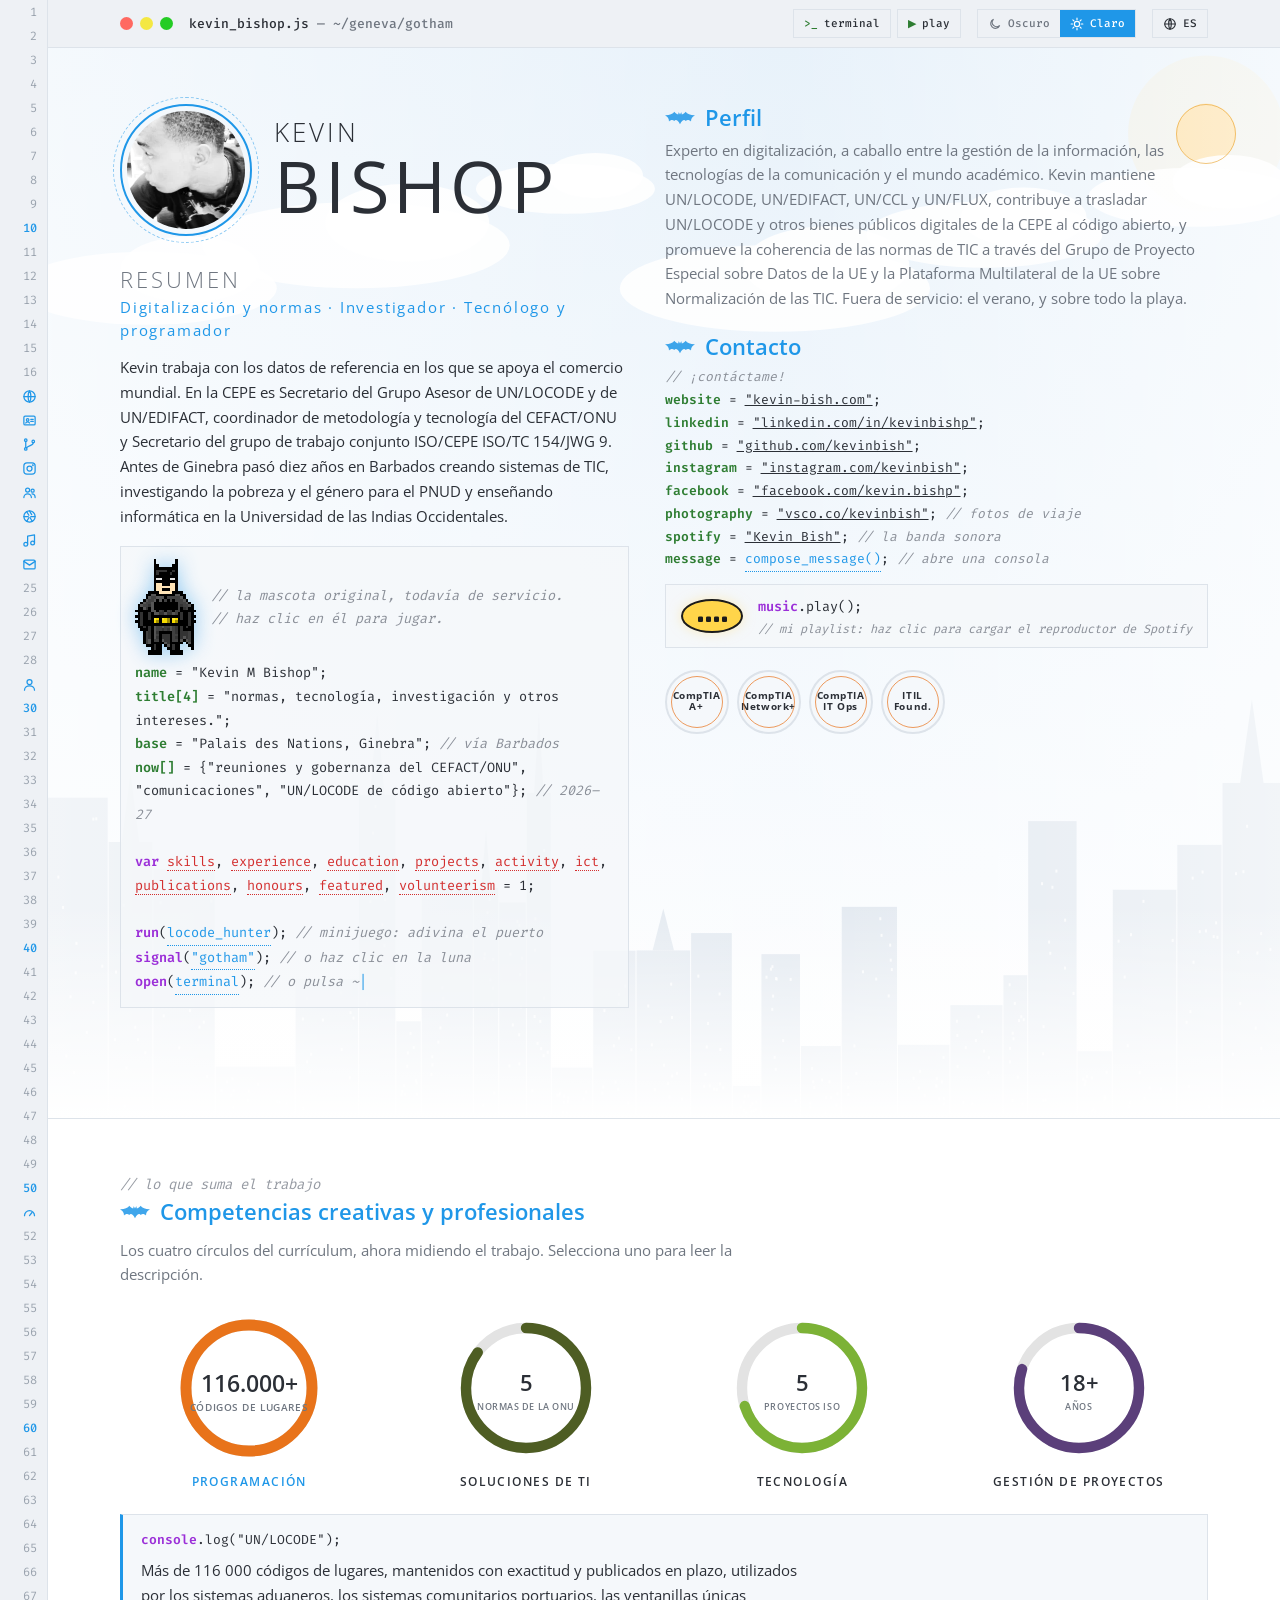
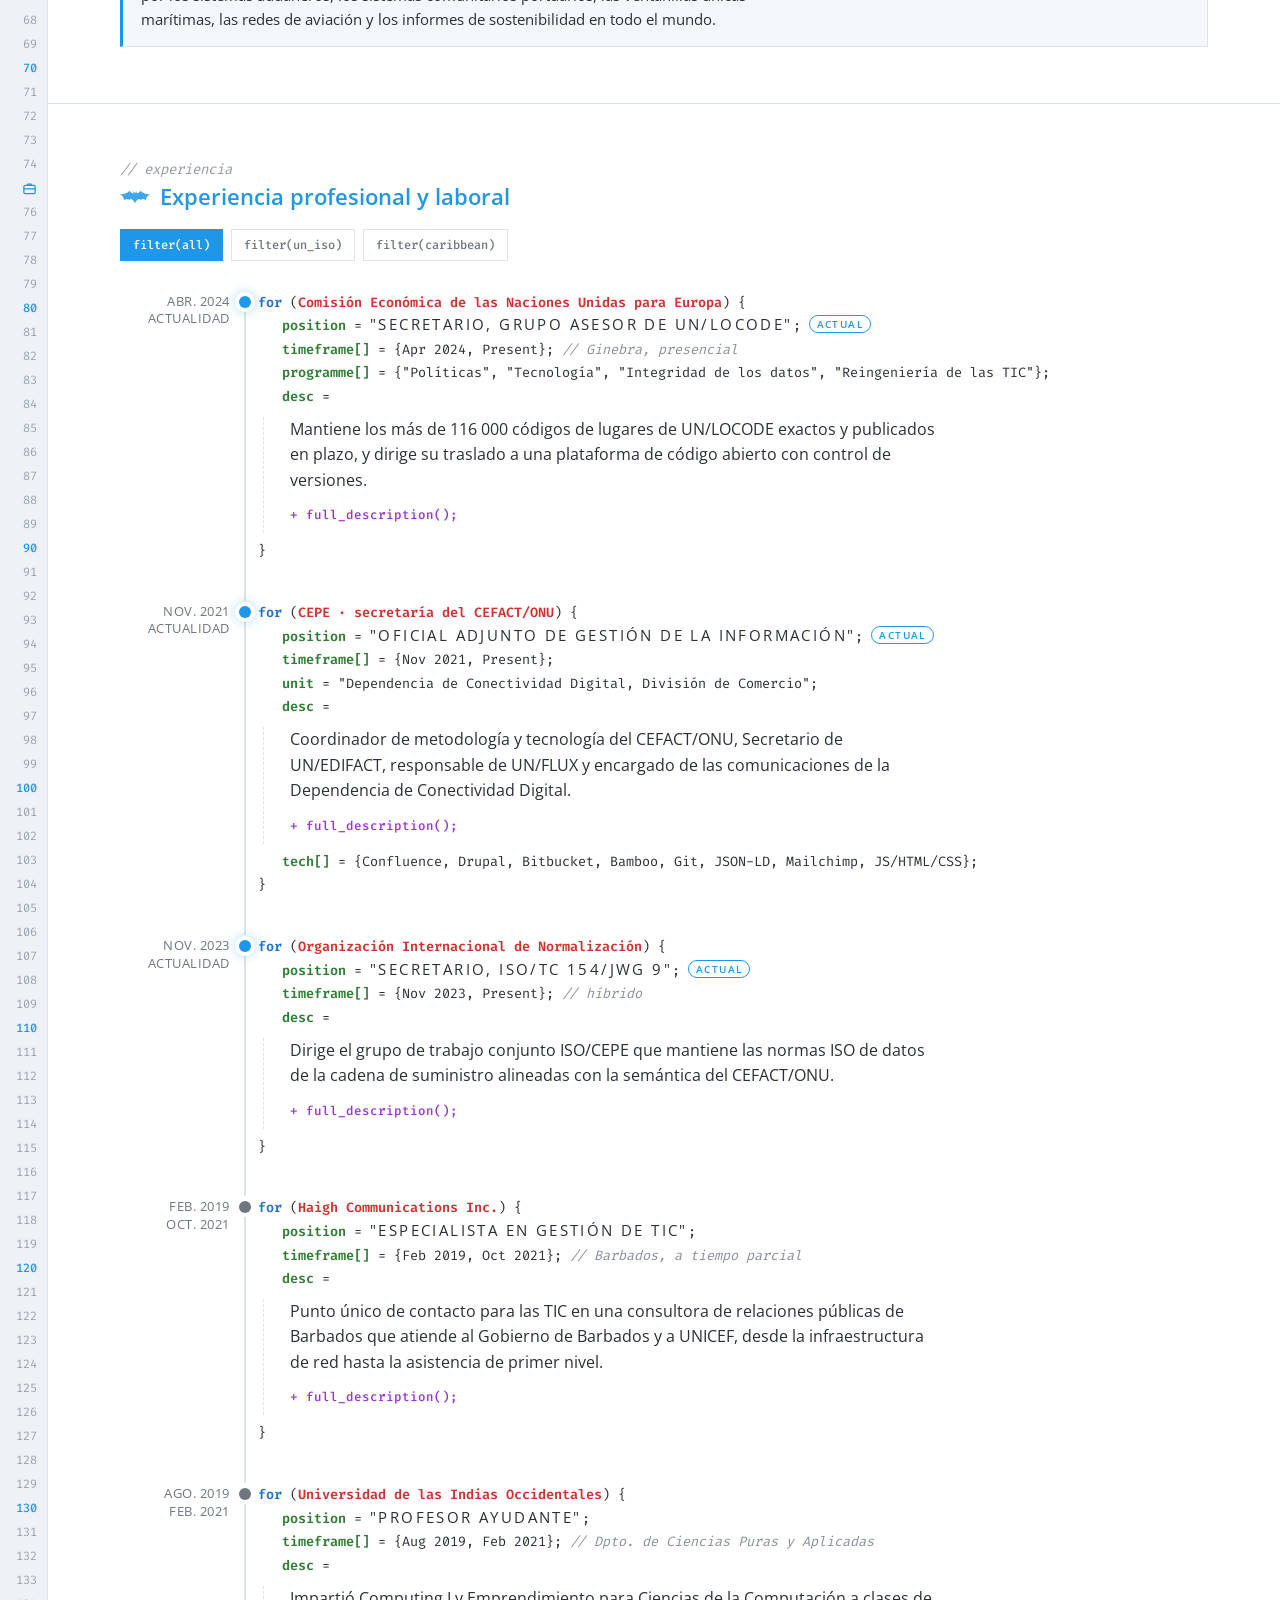
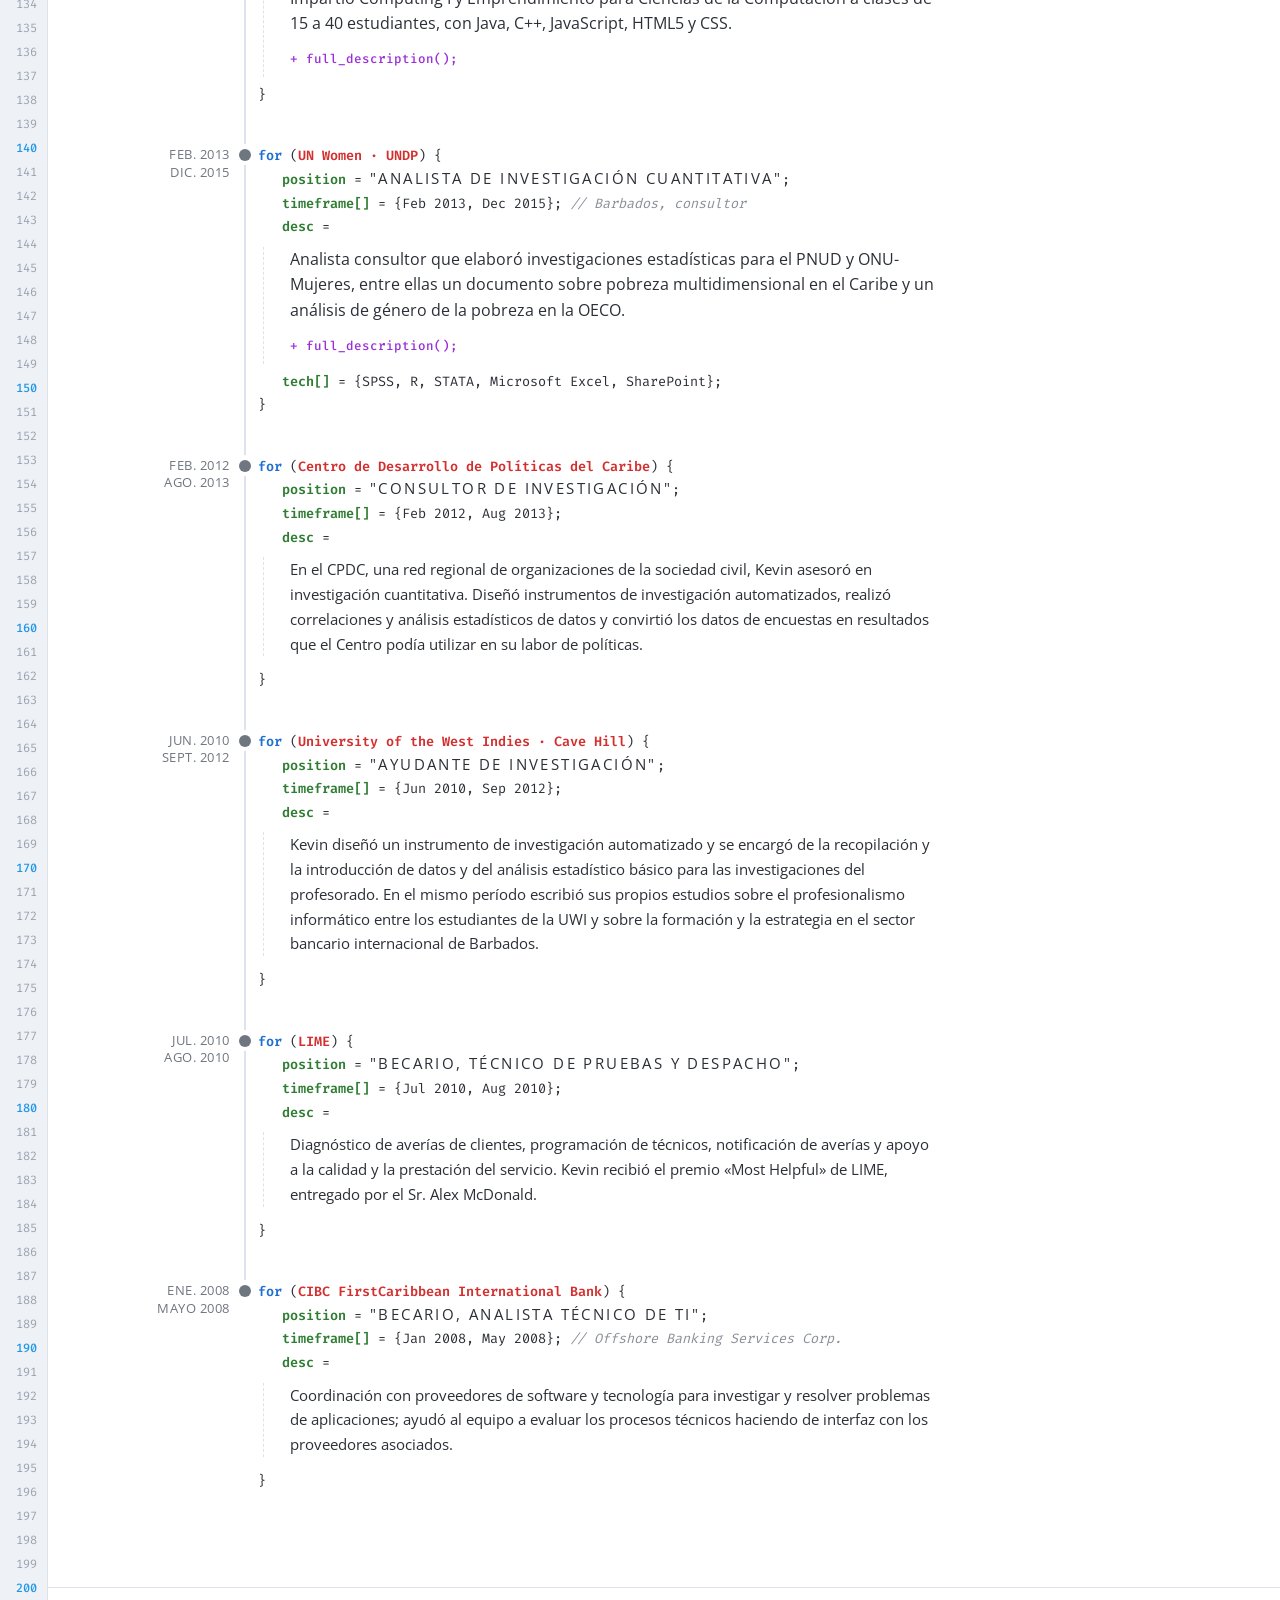
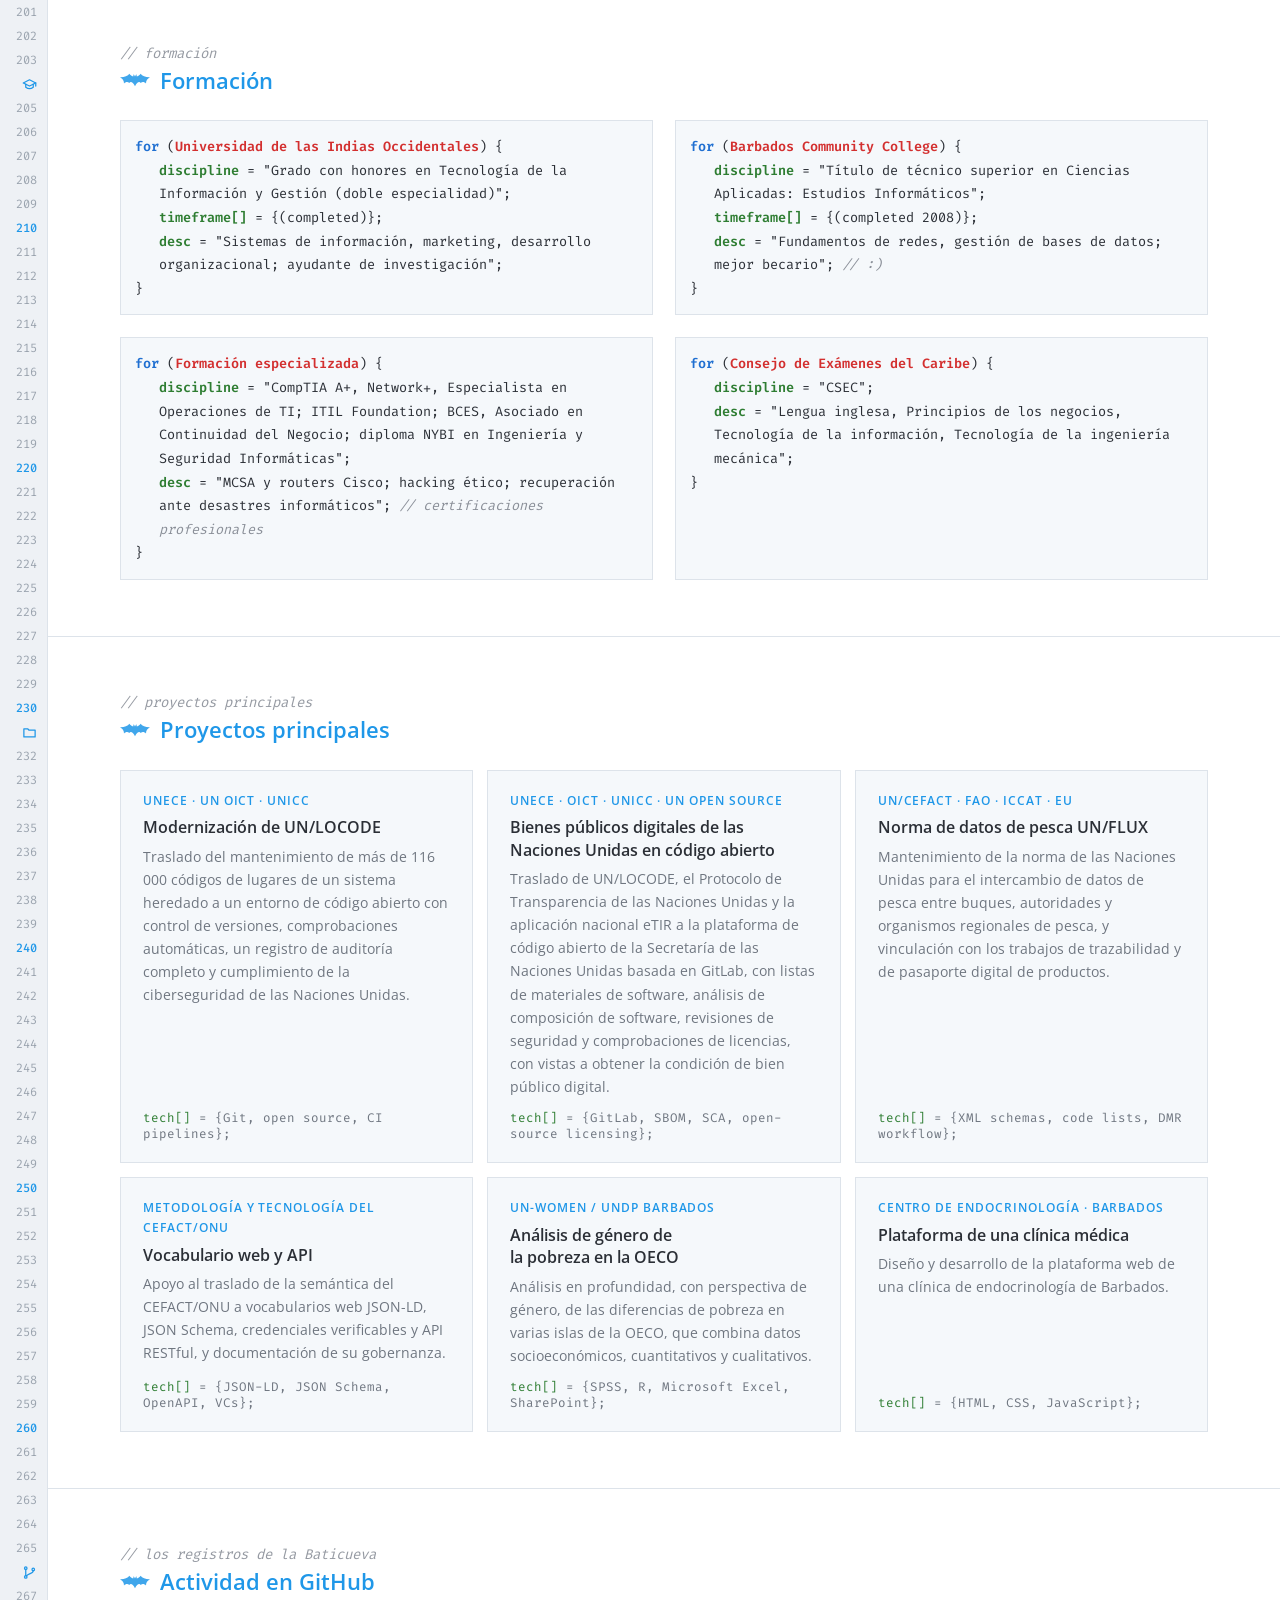
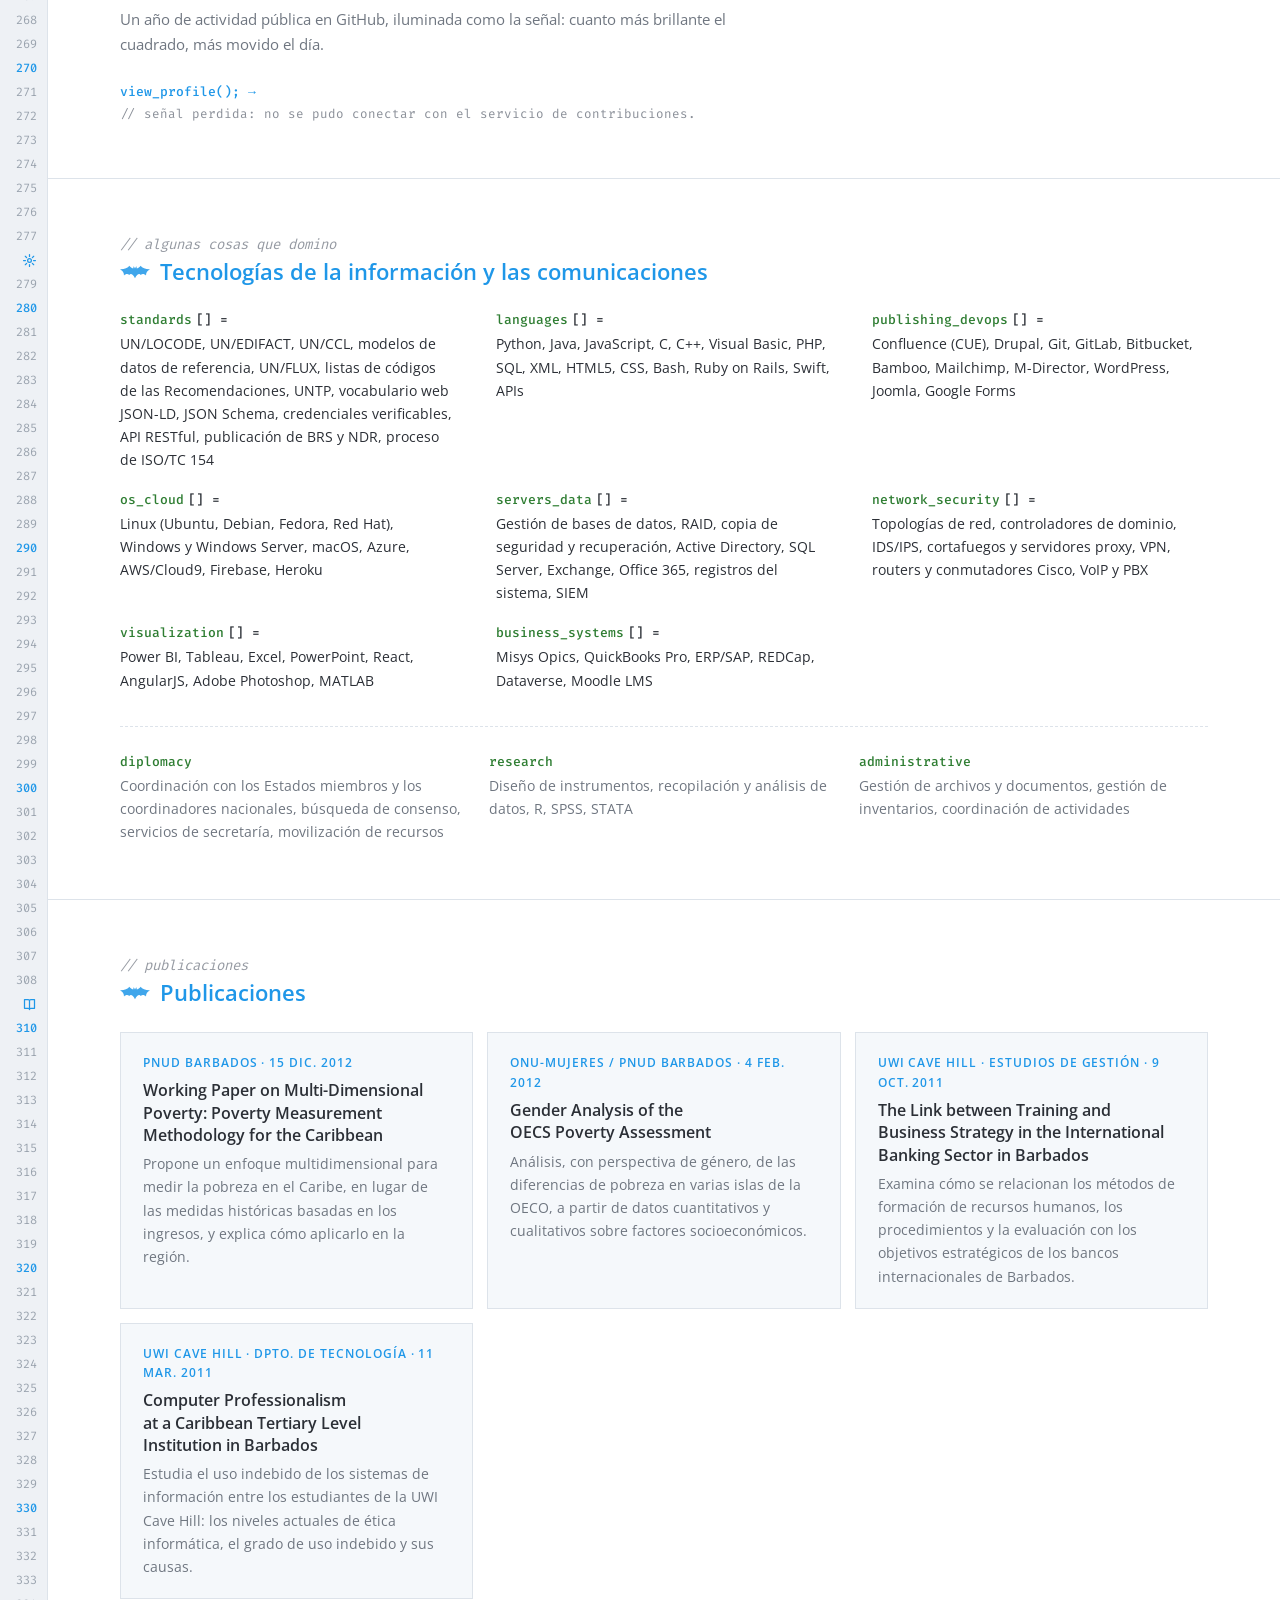
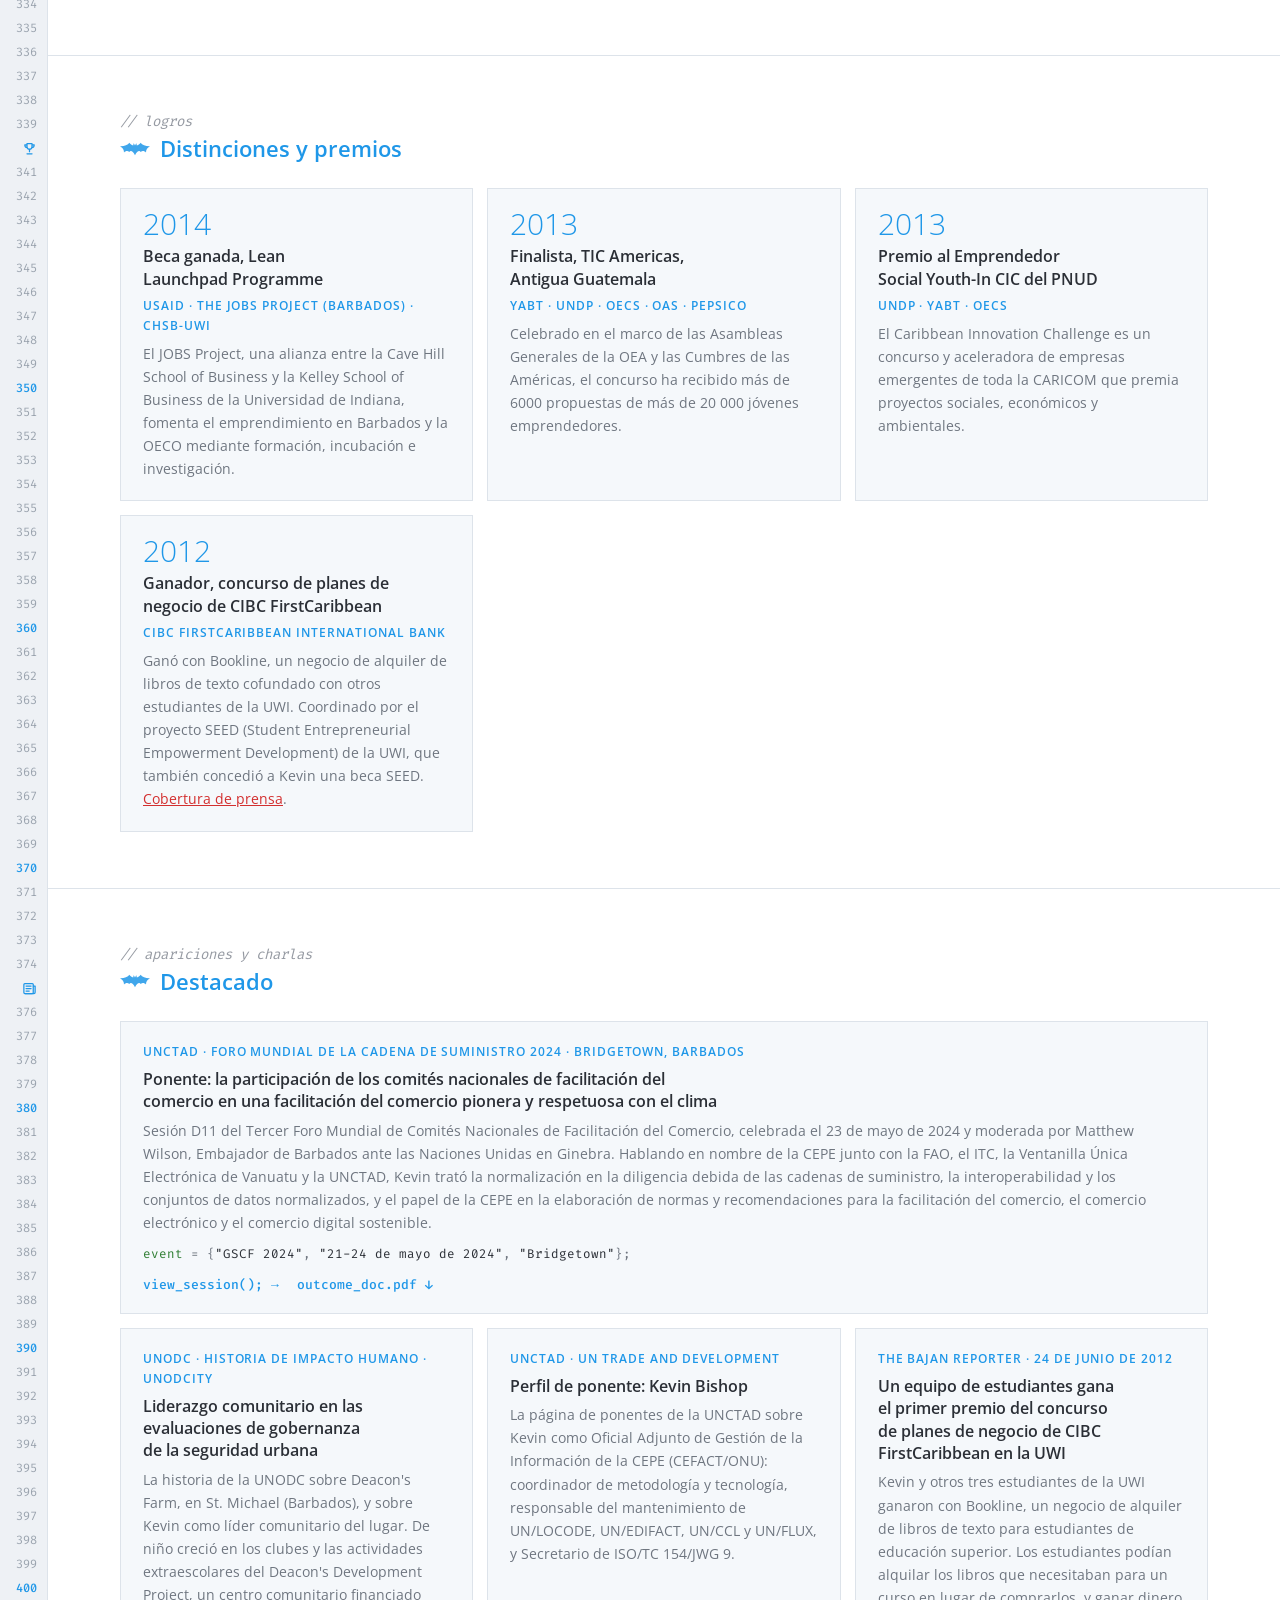
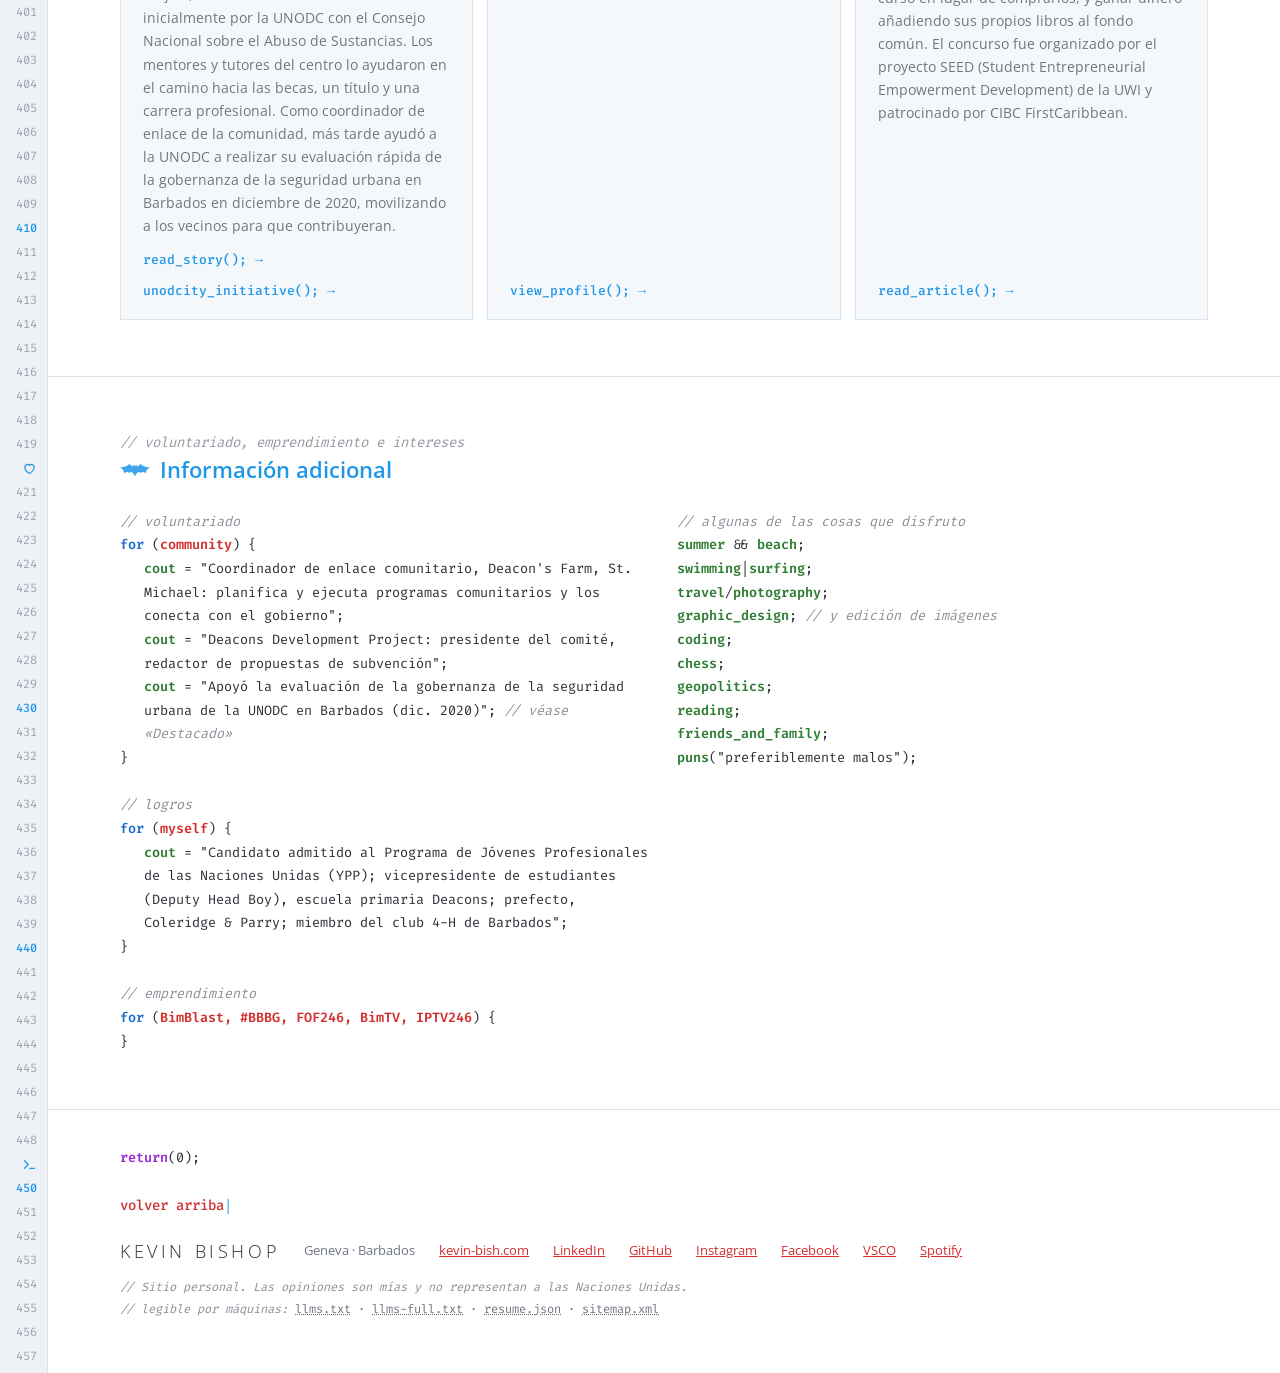
==== commit c98a9a4d: "Add bat cursor and GitHub activity heatmap - Bat cursor: a small bat trails the mouse with a glowing" ====
--- a/es/index.html
+++ b/es/index.html
@@ -452,7 +452,7 @@
         <span class="l"><b class="v">base</b> = <span class="s">"Palais des Nations, Ginebra"</span>; <span class="cm">// vía Barbados</span></span>
         <span class="l"><b class="v">now[]</b> = {<span class="s">"reuniones y gobernanza del CEFACT/ONU"</span>, <span class="s">"comunicaciones"</span>, <span class="s">"UN/LOCODE de código abierto"</span>}; <span class="cm">// 2026–27</span></span>
         <span class="l"> </span>
-        <span class="l"><b class="kw">var</b> <a href="#skills">skills</a>, <a href="#experience">experience</a>, <a href="#education">education</a>, <a href="#projects">projects</a>, <a href="#ict">ict</a>, <a href="#publications">publications</a>, <a href="#honours">honours</a>, <a href="#featured">featured</a>, <a href="#additional">volunteerism</a> = 1;</span>
+        <span class="l"><b class="kw">var</b> <a href="#skills">skills</a>, <a href="#experience">experience</a>, <a href="#education">education</a>, <a href="#projects">projects</a>, <a href="#activity">activity</a>, <a href="#ict">ict</a>, <a href="#publications">publications</a>, <a href="#honours">honours</a>, <a href="#featured">featured</a>, <a href="#additional">volunteerism</a> = 1;</span>
         <span class="l"> </span>
         <span class="l js-only"><b class="kw">run</b>(<button class="act" data-act="play">locode_hunter</button>); <span class="cm">// minijuego: adivina el puerto</span></span>
         <span class="l js-only"><b class="kw">signal</b>(<button class="act" data-act="signal">"gotham"</button>); <span class="cm">// o haz clic en la luna</span></span>
@@ -764,6 +764,19 @@
   </div>
 </div></section>
 
+<section id="activity"><div class="wrap">
+  <h2><span class="cm">// los registros de la Baticueva</span><svg data-gi="branch"><use href="#bat"/></svg>Actividad en GitHub</h2>
+  <p class="lede">Un año de actividad pública en GitHub, iluminada como la señal: cuanto más brillante el cuadrado, más movido el día.</p>
+  <div class="gh" id="gh">
+    <div class="gh-stats code" id="ghStats" aria-live="polite"></div>
+    <div class="gh-scroll" id="ghScroll"><div class="gh-wrap" id="ghWrap"><div class="gh-months" id="ghMonths" aria-hidden="true"></div><div class="gh-body"><div class="gh-days" id="ghDays" aria-hidden="true"></div><div class="gh-grid" id="ghGrid" role="img"></div></div></div></div>
+    <div class="gh-foot"><span class="gh-legend" aria-hidden="true"><span class="cm">Menos</span><i class="d lv0"></i><i class="d lv1"></i><i class="d lv2"></i><i class="d lv3"></i><i class="d lv4"></i><span class="cm">Más</span></span><a class="go" href="https://github.com/kevinbish">view_profile(); <span aria-hidden="true">→</span></a></div>
+    <p class="gh-msg cm" id="ghMsg">// cargando el registro de la señal…</p>
+    <div class="gh-tip" id="ghTip" role="tooltip" hidden></div>
+    <noscript><p class="cm">// the contribution graph needs JavaScript. See the profile on GitHub instead.</p></noscript>
+  </div>
+</div></section>
+
 <section id="ict"><div class="wrap">
   <h2><span class="cm">// algunas cosas que domino</span><svg data-gi="gears"><use href="#bat"/></svg>Tecnologías de la información y las comunicaciones</h2>
   <div class="ict">
@@ -971,7 +984,7 @@
   </form>
 </div>
 
-<script>window.I18N={"lang": "es", "t": {"LOCATION CODES": "CÓDIGOS DE LUGARES", "Coding": "Programación", "More than 116,000 location codes kept accurate and published on schedule, used by customs systems, port community systems, maritime single windows, aviation networks and sustainability reporting worldwide.": "Más de 116 000 códigos de lugares, mantenidos con exactitud y publicados en plazo, utilizados por los sistemas aduaneros, los sistemas comunitarios portuarios, las ventanillas únicas marítimas, las redes de aviación y los informes de sostenibilidad en todo el mundo.", "UN STANDARDS": "NORMAS DE LA ONU", "I.T Solutions": "Soluciones de TI", "UN/CEFACT portfolio": "cartera del CEFACT/ONU", "UN/LOCODE, UN/EDIFACT, UN/CCL, UN/FLUX and the UN Recommendation code lists, maintained through Data Maintenance Requests submitted by experts worldwide.": "UN/LOCODE, UN/EDIFACT, UN/CCL, UN/FLUX y las listas de códigos de las Recomendaciones de las Naciones Unidas, mantenidas mediante solicitudes de mantenimiento de datos presentadas por expertos de todo el mundo.", "ISO PROJECTS": "PROYECTOS ISO", "Technology": "Tecnología", "Five ISO projects, from the Trade Data Elements Directory and the Buy-Ship-Pay model to the DLT-based electronic bill of lading and the Digital Product Passport.": "Cinco proyectos ISO, desde el directorio de elementos de datos comerciales y el modelo Buy-Ship-Pay hasta el conocimiento de embarque electrónico basado en DLT y el pasaporte digital de productos.", "YEARS": "AÑOS", "Project Management": "Gestión de proyectos", "track record": "trayectoria", "From IT intern at CIBC FirstCaribbean in 2008, through research for UNDP, teaching at UWI and ICT consulting in Barbados, to UN standards work in Geneva since 2021.": "De becario de TI en CIBC FirstCaribbean en 2008 a la labor de normalización de las Naciones Unidas en Ginebra desde 2021, pasando por la investigación para el PNUD, la docencia en la UWI y la consultoría de TIC en Barbados.", "Port Clerk": "Oficinista portuario", "Customs Officer": "Agente de aduanas", "National Focal Point": "Coordinador nacional", "Maintenance Team Lead": "Jefe del Equipo de Mantenimiento", "Secretary of the Advisory Group": "Secretario del Grupo Asesor", "// {0} = country, {1} = place. Where is it?": "// {0} = país, {1} = lugar. ¿Dónde está?", "{0} = {1}, {2}. {3} is the ISO 3166-1 country code.": "{0} = {1}, {2}. {3} es el código de país ISO 3166-1.", "timeout.": "tiempo agotado.", "miss.": "fallo.", "// new personal best": "// nuevo récord personal", "Restore size": "Restaurar tamaño", "Enlarge": "Ampliar", "Restore game window size": "Restaurar el tamaño de la ventana del juego", "Enlarge game window": "Ampliar la ventana del juego", "I scored {0} in LOCODE Hunter ({1}). Can you name the port behind the code?": "He conseguido {0} puntos en LOCODE Hunter ({1}). ¿Sabrías decir el puerto detrás del código?", "// copied to clipboard": "// copiado al portapapeles", "minimised · click to restore": "minimizado · haz clic para restaurar", "maximised": "maximizado", "Maximise": "Maximizar", "Restore": "Restaurar", "Minimise": "Minimizar", "Type 'help' to see commands. Tab completes, ↑ recalls, Esc closes.": "Escribe «help» para ver los comandos. Tab completa, ↑ recupera, Esc cierra.", "Window: yellow minimises, green maximises, drag the top edge to resize, double-click the title bar.": "Ventana: el amarillo minimiza, el verde maximiza, arrastra el borde superior para cambiar el tamaño, haz doble clic en la barra de título.", "Secretary, UN/LOCODE Advisory Group": "Secretario, Grupo Asesor de UN/LOCODE", "Associate Information Management Officer": "Oficial Adjunto de Gestión de la Información", "Secretary, ISO/TC 154/JWG 9": "Secretario, ISO/TC 154/JWG 9", "ICT Management Specialist": "Especialista en gestión de TIC", "Teaching Assistant": "Profesor ayudante", "Quantitative Research Analyst": "Analista de investigación cuantitativa", "Research Consultant": "Consultor de investigación", "Research Assistant": "Ayudante de investigación", "Intern, Test & Dispatch Technician": "Becario, técnico de pruebas y despacho", "Intern, IT Technical Analyst": "Becario, analista técnico de TI", "Kevin Bishop. Digitization and standards specialist at UNECE / UN/CEFACT in Geneva, originally from Barbados.": "Kevin Bishop. Especialista en digitalización y normas en la CEPE / CEFACT/ONU en Ginebra, originario de Barbados.", "Secretary of UN/LOCODE and UN/EDIFACT, focal point for methodology and technology, Secretary of ISO/TC 154/JWG 9.": "Secretario de UN/LOCODE y UN/EDIFACT, coordinador de metodología y tecnología, Secretario de ISO/TC 154/JWG 9.", "Likes: summer, the beach, chess, coding, bad puns.": "Le gustan: el verano, la playa, el ajedrez, programar, los malos chistes.", "UN/LOCODE: the United Nations Code for Trade and Transport Locations.": "UN/LOCODE: el Código de las Naciones Unidas para Lugares Utilizados en el Comercio y el Transporte.", "116,000+ five-character codes: 2 letters for the country (ISO 3166-1), 3 for the place.": "Más de 116 000 códigos de cinco caracteres: 2 letras para el país (ISO 3166-1), 3 para el lugar.", "Used by customs, port community systems, maritime single windows, aviation and supply chains.": "Utilizado por las aduanas, los sistemas comunitarios portuarios, las ventanillas únicas marítimas, la aviación y las cadenas de suministro.", "Try: locode CHGVA": "Prueba: locode CHGVA", "2026–27 focus:": "Prioridades 2026-2027:", "- UN/CEFACT Plenary, Forum, Bureau and expert meetings (incl. Bureau elections)": "- Plenaria, Foro, Mesa y reuniones de expertos del CEFACT/ONU (incluidas las elecciones de la Mesa)", "- Communications and outreach for the Digital Connectivity Unit and UN/CEFACT": "- Comunicaciones y divulgación de la Dependencia de Conectividad Digital y del CEFACT/ONU", "- ISO/TC 154/JWG 9 secretariat; liaison with ISO, WCO, IMO, FAO, UPU": "- Secretaría de ISO/TC 154/JWG 9; enlace con ISO, la OMA, la OMI, la FAO y la UPU", "- Projects: Multimodal Transport data, GRID, Buy-Ship-Pay for trade finance": "- Proyectos: datos de transporte multimodal, GRID, Buy-Ship-Pay para la financiación del comercio", "- UN/LOCODE on the UN open-source platform": "- UN/LOCODE en la plataforma de código abierto de las Naciones Unidas", "The Bajan Reporter (24 Jun 2012): student team wins CIBC FirstCaribbean UWI business plan contest with Bookline": "The Bajan Reporter (24 jun. 2012): un equipo de estudiantes gana el concurso de planes de negocio de CIBC FirstCaribbean en la UWI con Bookline", "Speaker, NTFC Session D11: climate-smart trade facilitation (GSCF 2024, Bridgetown, 23 May 2024)": "Ponente, sesión D11 de los comités nacionales de facilitación del comercio: facilitación del comercio respetuosa con el clima (GSCF 2024, Bridgetown, 23 de mayo de 2024)", "UNODC human impact story: Community Leadership in Urban Safety Governance Assessments": "Historia de impacto humano de la UNODC: liderazgo comunitario en las evaluaciones de gobernanza de la seguridad urbana", "  (part of UNODCity: {0})": "  (parte de UNODCity: {0})", "UNCTAD speaker profile": "Perfil de ponente de la UNCTAD", "this list": "esta lista", "who is this?": "¿quién es?", "list sections or roles": "lista las secciones o los puestos", "read about.txt, now.txt, featured.txt, locode.txt, contact.txt, skills.json": "lee about.txt, now.txt, featured.txt, locode.txt, contact.txt, skills.json", "jump to a section": "ir a una sección", "look up a code, e.g. locode NLRTM": "buscar un código, p. ej. locode NLRTM", "start LOCODE Hunter": "iniciar LOCODE Hunter", "write Kevin a message": "escribir un mensaje a Kevin", "light the sky": "encender el cielo", "all of Kevin's links": "todos los enlaces de Kevin", "switch mode": "cambiar de modo", "current date and time": "fecha y hora actuales", "print text": "mostrar texto", "previous commands": "comandos anteriores", "clear the screen": "limpiar la pantalla", "close the terminal": "cerrar el terminal", "…and maybe a sudo command or two.": "…y quizá algún comando sudo.", "UN/LOCODE & UN/EDIFACT Secretary · UNECE / UN/CEFACT · Geneva (via Barbados)": "Secretario de UN/LOCODE y UN/EDIFACT · CEPE / CEFACT/ONU · Ginebra (vía Barbados)", "ls: cannot access '{0}': try ls or ls experience": "ls: no se puede acceder a «{0}»: prueba ls o ls experience", "cat: which file? try cat about.txt": "cat: ¿qué archivo? prueba cat about.txt", "cat: {0}: No such file": "cat: {0}: no existe el archivo", "cd: {0}: No such section. Try: {1}": "cd: {0}: no existe la sección. Prueba: {1}", "usage: locode <CODE>   e.g. locode SGSIN": "uso: locode <CÓDIGO>   p. ej. locode SGSIN", "country {0} · location {1}": "país {0} · lugar {1}", "{0} is a valid-looking code, but not in this page's demo set. The full code list (116,000+ entries) is published by UNECE.": "{0} parece un código válido, pero no figura en la muestra de esta página. La lista completa de códigos (más de 116 000 entradas) la publica la CEPE.", "locode: \"{0}\" is not a code. Format: 2-letter country + 3-character place, e.g. BBBGI": "locode: «{0}» no es un código. Formato: país de 2 letras + lugar de 3 caracteres, p. ej. BBBGI", "launching locode_hunter.exe…": "iniciando locode_hunter.exe…", "opening compose_message()…": "abriendo compose_message()…", "[sudo] password for recruiter: ********": "[sudo] contraseña de recruiter: ********", "Access granted. Opening secure channel…": "Acceso concedido. Abriendo canal seguro…", "Nice try. This incident will be reported to the Advisory Group.": "Buen intento. Este incidente se comunicará al Grupo Asesor.", "I'm not saying Kevin is Batman. I'm saying nobody has seen them in the same room.": "No digo que Kevin sea Batman. Digo que nadie los ha visto nunca en la misma habitación.", "rm: permission denied. The codes stay up.": "rm: permiso denegado. Los códigos siguen en pie.", "rm: permission denied": "rm: permiso denegado", "{0}: command not found. Type 'help'.": "{0}: comando no encontrado. Escribe «help».", "// name is required": "// el nombre es obligatorio", "// that reply_to does not look like an email address": "// ese reply_to no parece una dirección de correo", "// say a little more in the body": "// cuéntame un poco más en el cuerpo", "> validating message… ok": "> validando el mensaje… ok", "> encrypting signal… ok": "> cifrando la señal… ok", "> signal dropped.": "> señal descartada.", "> opening your mail app…": "> abriendo tu aplicación de correo…", "Message from kevin-bish.com": "Mensaje desde kevin-bish.com", "// if your mail app did not open, copy the message and the address and send it from any email.": "// si tu aplicación de correo no se abrió, copia el mensaje y la dirección y envíalos desde cualquier correo.", "// {0} copied": "// copiado: {0}", "// could not copy automatically: {0}": "// no se pudo copiar automáticamente: {0}", "message": "mensaje", "address": "dirección", "COMMIT {0}": "COMMIT {0}", "Last signal: {0}, {1}": "Última señal: {0}, {1}", "// my playlist: click to load the Spotify player": "// mi playlist: haz clic para cargar el reproductor de Spotify", "Play my playlist (nothing loads from Spotify until you click)": "Escuchar mi playlist (no se carga nada de Spotify hasta que hagas clic)"}};</script>
+<script>window.I18N={"lang": "es", "t": {"LOCATION CODES": "CÓDIGOS DE LUGARES", "Coding": "Programación", "More than 116,000 location codes kept accurate and published on schedule, used by customs systems, port community systems, maritime single windows, aviation networks and sustainability reporting worldwide.": "Más de 116 000 códigos de lugares, mantenidos con exactitud y publicados en plazo, utilizados por los sistemas aduaneros, los sistemas comunitarios portuarios, las ventanillas únicas marítimas, las redes de aviación y los informes de sostenibilidad en todo el mundo.", "UN STANDARDS": "NORMAS DE LA ONU", "I.T Solutions": "Soluciones de TI", "UN/CEFACT portfolio": "cartera del CEFACT/ONU", "UN/LOCODE, UN/EDIFACT, UN/CCL, UN/FLUX and the UN Recommendation code lists, maintained through Data Maintenance Requests submitted by experts worldwide.": "UN/LOCODE, UN/EDIFACT, UN/CCL, UN/FLUX y las listas de códigos de las Recomendaciones de las Naciones Unidas, mantenidas mediante solicitudes de mantenimiento de datos presentadas por expertos de todo el mundo.", "ISO PROJECTS": "PROYECTOS ISO", "Technology": "Tecnología", "Five ISO projects, from the Trade Data Elements Directory and the Buy-Ship-Pay model to the DLT-based electronic bill of lading and the Digital Product Passport.": "Cinco proyectos ISO, desde el directorio de elementos de datos comerciales y el modelo Buy-Ship-Pay hasta el conocimiento de embarque electrónico basado en DLT y el pasaporte digital de productos.", "YEARS": "AÑOS", "Project Management": "Gestión de proyectos", "track record": "trayectoria", "From IT intern at CIBC FirstCaribbean in 2008, through research for UNDP, teaching at UWI and ICT consulting in Barbados, to UN standards work in Geneva since 2021.": "De becario de TI en CIBC FirstCaribbean en 2008 a la labor de normalización de las Naciones Unidas en Ginebra desde 2021, pasando por la investigación para el PNUD, la docencia en la UWI y la consultoría de TIC en Barbados.", "Port Clerk": "Oficinista portuario", "Customs Officer": "Agente de aduanas", "National Focal Point": "Coordinador nacional", "Maintenance Team Lead": "Jefe del Equipo de Mantenimiento", "Secretary of the Advisory Group": "Secretario del Grupo Asesor", "// {0} = country, {1} = place. Where is it?": "// {0} = país, {1} = lugar. ¿Dónde está?", "{0} = {1}, {2}. {3} is the ISO 3166-1 country code.": "{0} = {1}, {2}. {3} es el código de país ISO 3166-1.", "timeout.": "tiempo agotado.", "miss.": "fallo.", "// new personal best": "// nuevo récord personal", "Restore size": "Restaurar tamaño", "Enlarge": "Ampliar", "Restore game window size": "Restaurar el tamaño de la ventana del juego", "Enlarge game window": "Ampliar la ventana del juego", "I scored {0} in LOCODE Hunter ({1}). Can you name the port behind the code?": "He conseguido {0} puntos en LOCODE Hunter ({1}). ¿Sabrías decir el puerto detrás del código?", "// copied to clipboard": "// copiado al portapapeles", "minimised · click to restore": "minimizado · haz clic para restaurar", "maximised": "maximizado", "Maximise": "Maximizar", "Restore": "Restaurar", "Minimise": "Minimizar", "Type 'help' to see commands. Tab completes, ↑ recalls, Esc closes.": "Escribe «help» para ver los comandos. Tab completa, ↑ recupera, Esc cierra.", "Window: yellow minimises, green maximises, drag the top edge to resize, double-click the title bar.": "Ventana: el amarillo minimiza, el verde maximiza, arrastra el borde superior para cambiar el tamaño, haz doble clic en la barra de título.", "Secretary, UN/LOCODE Advisory Group": "Secretario, Grupo Asesor de UN/LOCODE", "Associate Information Management Officer": "Oficial Adjunto de Gestión de la Información", "Secretary, ISO/TC 154/JWG 9": "Secretario, ISO/TC 154/JWG 9", "ICT Management Specialist": "Especialista en gestión de TIC", "Teaching Assistant": "Profesor ayudante", "Quantitative Research Analyst": "Analista de investigación cuantitativa", "Research Consultant": "Consultor de investigación", "Research Assistant": "Ayudante de investigación", "Intern, Test & Dispatch Technician": "Becario, técnico de pruebas y despacho", "Intern, IT Technical Analyst": "Becario, analista técnico de TI", "Kevin Bishop. Digitization and standards specialist at UNECE / UN/CEFACT in Geneva, originally from Barbados.": "Kevin Bishop. Especialista en digitalización y normas en la CEPE / CEFACT/ONU en Ginebra, originario de Barbados.", "Secretary of UN/LOCODE and UN/EDIFACT, focal point for methodology and technology, Secretary of ISO/TC 154/JWG 9.": "Secretario de UN/LOCODE y UN/EDIFACT, coordinador de metodología y tecnología, Secretario de ISO/TC 154/JWG 9.", "Likes: summer, the beach, chess, coding, bad puns.": "Le gustan: el verano, la playa, el ajedrez, programar, los malos chistes.", "UN/LOCODE: the United Nations Code for Trade and Transport Locations.": "UN/LOCODE: el Código de las Naciones Unidas para Lugares Utilizados en el Comercio y el Transporte.", "116,000+ five-character codes: 2 letters for the country (ISO 3166-1), 3 for the place.": "Más de 116 000 códigos de cinco caracteres: 2 letras para el país (ISO 3166-1), 3 para el lugar.", "Used by customs, port community systems, maritime single windows, aviation and supply chains.": "Utilizado por las aduanas, los sistemas comunitarios portuarios, las ventanillas únicas marítimas, la aviación y las cadenas de suministro.", "Try: locode CHGVA": "Prueba: locode CHGVA", "2026–27 focus:": "Prioridades 2026-2027:", "- UN/CEFACT Plenary, Forum, Bureau and expert meetings (incl. Bureau elections)": "- Plenaria, Foro, Mesa y reuniones de expertos del CEFACT/ONU (incluidas las elecciones de la Mesa)", "- Communications and outreach for the Digital Connectivity Unit and UN/CEFACT": "- Comunicaciones y divulgación de la Dependencia de Conectividad Digital y del CEFACT/ONU", "- ISO/TC 154/JWG 9 secretariat; liaison with ISO, WCO, IMO, FAO, UPU": "- Secretaría de ISO/TC 154/JWG 9; enlace con ISO, la OMA, la OMI, la FAO y la UPU", "- Projects: Multimodal Transport data, GRID, Buy-Ship-Pay for trade finance": "- Proyectos: datos de transporte multimodal, GRID, Buy-Ship-Pay para la financiación del comercio", "- UN/LOCODE on the UN open-source platform": "- UN/LOCODE en la plataforma de código abierto de las Naciones Unidas", "The Bajan Reporter (24 Jun 2012): student team wins CIBC FirstCaribbean UWI business plan contest with Bookline": "The Bajan Reporter (24 jun. 2012): un equipo de estudiantes gana el concurso de planes de negocio de CIBC FirstCaribbean en la UWI con Bookline", "Speaker, NTFC Session D11: climate-smart trade facilitation (GSCF 2024, Bridgetown, 23 May 2024)": "Ponente, sesión D11 de los comités nacionales de facilitación del comercio: facilitación del comercio respetuosa con el clima (GSCF 2024, Bridgetown, 23 de mayo de 2024)", "UNODC human impact story: Community Leadership in Urban Safety Governance Assessments": "Historia de impacto humano de la UNODC: liderazgo comunitario en las evaluaciones de gobernanza de la seguridad urbana", "  (part of UNODCity: {0})": "  (parte de UNODCity: {0})", "UNCTAD speaker profile": "Perfil de ponente de la UNCTAD", "this list": "esta lista", "who is this?": "¿quién es?", "list sections or roles": "lista las secciones o los puestos", "read about.txt, now.txt, featured.txt, locode.txt, contact.txt, skills.json": "lee about.txt, now.txt, featured.txt, locode.txt, contact.txt, skills.json", "jump to a section": "ir a una sección", "look up a code, e.g. locode NLRTM": "buscar un código, p. ej. locode NLRTM", "start LOCODE Hunter": "iniciar LOCODE Hunter", "write Kevin a message": "escribir un mensaje a Kevin", "light the sky": "encender el cielo", "all of Kevin's links": "todos los enlaces de Kevin", "switch mode": "cambiar de modo", "current date and time": "fecha y hora actuales", "print text": "mostrar texto", "previous commands": "comandos anteriores", "clear the screen": "limpiar la pantalla", "close the terminal": "cerrar el terminal", "…and maybe a sudo command or two.": "…y quizá algún comando sudo.", "UN/LOCODE & UN/EDIFACT Secretary · UNECE / UN/CEFACT · Geneva (via Barbados)": "Secretario de UN/LOCODE y UN/EDIFACT · CEPE / CEFACT/ONU · Ginebra (vía Barbados)", "ls: cannot access '{0}': try ls or ls experience": "ls: no se puede acceder a «{0}»: prueba ls o ls experience", "cat: which file? try cat about.txt": "cat: ¿qué archivo? prueba cat about.txt", "cat: {0}: No such file": "cat: {0}: no existe el archivo", "cd: {0}: No such section. Try: {1}": "cd: {0}: no existe la sección. Prueba: {1}", "usage: locode <CODE>   e.g. locode SGSIN": "uso: locode <CÓDIGO>   p. ej. locode SGSIN", "country {0} · location {1}": "país {0} · lugar {1}", "{0} is a valid-looking code, but not in this page's demo set. The full code list (116,000+ entries) is published by UNECE.": "{0} parece un código válido, pero no figura en la muestra de esta página. La lista completa de códigos (más de 116 000 entradas) la publica la CEPE.", "locode: \"{0}\" is not a code. Format: 2-letter country + 3-character place, e.g. BBBGI": "locode: «{0}» no es un código. Formato: país de 2 letras + lugar de 3 caracteres, p. ej. BBBGI", "launching locode_hunter.exe…": "iniciando locode_hunter.exe…", "opening compose_message()…": "abriendo compose_message()…", "[sudo] password for recruiter: ********": "[sudo] contraseña de recruiter: ********", "Access granted. Opening secure channel…": "Acceso concedido. Abriendo canal seguro…", "Nice try. This incident will be reported to the Advisory Group.": "Buen intento. Este incidente se comunicará al Grupo Asesor.", "I'm not saying Kevin is Batman. I'm saying nobody has seen them in the same room.": "No digo que Kevin sea Batman. Digo que nadie los ha visto nunca en la misma habitación.", "rm: permission denied. The codes stay up.": "rm: permiso denegado. Los códigos siguen en pie.", "rm: permission denied": "rm: permiso denegado", "{0}: command not found. Type 'help'.": "{0}: comando no encontrado. Escribe «help».", "// name is required": "// el nombre es obligatorio", "// that reply_to does not look like an email address": "// ese reply_to no parece una dirección de correo", "// say a little more in the body": "// cuéntame un poco más en el cuerpo", "> validating message… ok": "> validando el mensaje… ok", "> encrypting signal… ok": "> cifrando la señal… ok", "> signal dropped.": "> señal descartada.", "> opening your mail app…": "> abriendo tu aplicación de correo…", "Message from kevin-bish.com": "Mensaje desde kevin-bish.com", "// if your mail app did not open, copy the message and the address and send it from any email.": "// si tu aplicación de correo no se abrió, copia el mensaje y la dirección y envíalos desde cualquier correo.", "// {0} copied": "// copiado: {0}", "// could not copy automatically: {0}": "// no se pudo copiar automáticamente: {0}", "message": "mensaje", "address": "dirección", "COMMIT {0}": "COMMIT {0}", "Last signal: {0}, {1}": "Última señal: {0}, {1}", "// my playlist: click to load the Spotify player": "// mi playlist: haz clic para cargar el reproductor de Spotify", "Play my playlist (nothing loads from Spotify until you click)": "Escuchar mi playlist (no se carga nada de Spotify hasta que hagas clic)", "// loading the signal log…": "// cargando el registro de la señal…", "// signal lost: could not reach the contributions service.": "// señal perdida: no se pudo conectar con el servicio de contribuciones.", "// in the last 12 months": "// en los últimos 12 meses", "// days in a row": "// días seguidos", "// in a single day": "// en un solo día", "GitHub contribution graph: {0} contributions in the last year": "Gráfico de contribuciones de GitHub: {0} contribuciones en el último año", "No contributions on {0}": "Sin contribuciones el {0}", "1 contribution on {0}": "1 contribución el {0}", "{0} contributions on {1}": "{0} contribuciones el {1}"}};</script>
 <script src="../js/main.js"></script>
 </body>
 </html>
--- a/css/style.css
+++ b/css/style.css
@@ -435,3 +435,54 @@
 html[lang="ar"] *{letter-spacing:0!important}   /* letter-spacing breaks Arabic letter joining */
 html[lang="zh"] .entry .pos,html[lang="zh"] .name .first{letter-spacing:.06em}
 #gStart .code .cm{display:block}
+
+/* bat cursor: a small bat that trails the mouse (fine pointers only; the real cursor stays for text fields and embedded players) */
+.cur,.cur-dot{position:fixed;left:0;top:0;z-index:9999;pointer-events:none;opacity:0;transition:opacity .2s}
+.cur{width:38px;height:17px;color:#ffe28c;filter:drop-shadow(0 0 6px rgba(255,226,140,.8));will-change:transform}
+.cur svg{width:100%;height:100%;fill:currentColor;display:block;transition:transform .2s}
+.cur-dot{width:6px;height:6px;border-radius:50%;background:#ffe28c;box-shadow:0 0 8px rgba(255,226,140,.9);will-change:transform}
+html.cur-on .cur,html.cur-on .cur-dot{opacity:1}
+html.cur-text .cur,html.cur-text .cur-dot{opacity:0}
+html.cur-hot .cur svg{transform:scale(1.55)}
+html.cur-hot .cur-dot{opacity:0}
+html.cur-down .cur svg{transform:scale(.8)}
+:root[data-theme="light"] .cur{color:#1b1b1b;filter:drop-shadow(0 0 5px rgba(232,160,40,.95))}
+:root[data-theme="light"] .cur-dot{background:#e8a028;box-shadow:0 0 8px rgba(232,160,40,.9)}
+html.cur-on:not(.cur-text),html.cur-on:not(.cur-text) *{cursor:none!important}
+@media (hover:none),(pointer:coarse),print{.cur,.cur-dot{display:none!important}}
+
+/* GitHub activity: a bat-signal heatmap */
+.gh{--s:12px;--g:3px;position:relative}
+.gh-stats{display:grid;grid-template-columns:repeat(2,minmax(0,1fr));gap:0 28px;margin:0 0 18px;min-height:1.75em}
+@media (max-width:560px){.gh-stats{grid-template-columns:1fr}}
+@media (min-width:900px){.gh{--s:16px}}
+.gh-scroll{overflow-x:auto;padding:4px 2px 10px;-webkit-overflow-scrolling:touch}
+.gh-wrap{width:max-content;min-width:100%}
+.gh-months{display:grid;grid-auto-flow:column;grid-auto-columns:var(--s);column-gap:var(--g);margin:0 0 6px 34px;height:14px;font:11px/14px var(--mono);color:var(--muted);position:relative}
+.gh-months span{white-space:nowrap;grid-row:1}
+.gh-body{display:flex;gap:6px}
+.gh-days{display:grid;grid-template-rows:repeat(7,var(--s));row-gap:var(--g);width:28px;flex:none;font:10px/var(--s) var(--mono);color:var(--muted);text-align:right}
+.gh-grid{display:grid;grid-auto-flow:column;grid-template-rows:repeat(7,var(--s));grid-auto-columns:var(--s);gap:var(--g)}
+.d{display:block;width:var(--s);height:var(--s);border-radius:2px;background:var(--lv0)}
+.gh{--lv0:#363636;--lv1:#5f5530;--lv2:#94822f;--lv3:#d2b43a;--lv4:#ffe28c}
+:root[data-theme="light"] .gh{--lv0:#e4e9ee;--lv1:#f4e6a8;--lv2:#f0cb55;--lv3:#e2a416;--lv4:#c27a00}
+.d.lv1{background:var(--lv1)}.d.lv2{background:var(--lv2)}.d.lv3{background:var(--lv3)}
+.d.lv4{background:var(--lv4);box-shadow:0 0 9px rgba(255,226,140,.75)}
+:root[data-theme="light"] .d.lv4{box-shadow:0 0 8px rgba(232,160,40,.7)}
+.d.x{background:transparent;box-shadow:none}
+.gh-grid .d{opacity:0}
+.gh-grid.on .d{opacity:1;animation:ghin .45s ease-out both;animation-delay:calc(var(--c) * 9ms)}
+.gh-grid .d:not(.x):hover{outline:1px solid var(--head);outline-offset:1px}
+@keyframes ghin{from{opacity:0;transform:scale(.4)}to{opacity:1;transform:none}}
+.gh-foot{display:flex;flex-wrap:wrap;gap:8px 20px;align-items:center;justify-content:space-between;margin-top:6px}
+.gh-legend{display:flex;align-items:center;gap:4px;font:11px var(--mono)}
+.gh-legend .cm{margin:0 4px}
+.gh .go{font:500 13px var(--mono);color:var(--head);text-decoration:none}
+.gh .go:hover{text-decoration:underline}
+.gh-msg{margin:6px 0 0;font:12.5px var(--mono)}
+.gh-msg[hidden]{display:none}
+.gh-tip{position:absolute;z-index:5;pointer-events:none;padding:5px 9px;font:12px var(--mono);color:var(--fg);background:var(--bar);border:1px solid var(--head);white-space:nowrap;box-shadow:0 8px 20px rgba(0,0,0,.4)}
+.gh-tip[hidden]{display:none}
+.gh.gh-fail .gh-scroll,.gh.gh-fail .gh-stats,.gh.gh-fail .gh-legend{display:none}
+@media (prefers-reduced-motion:reduce){.gh-grid.on .d{animation:none}}
+@media print{#activity{display:none!important}}
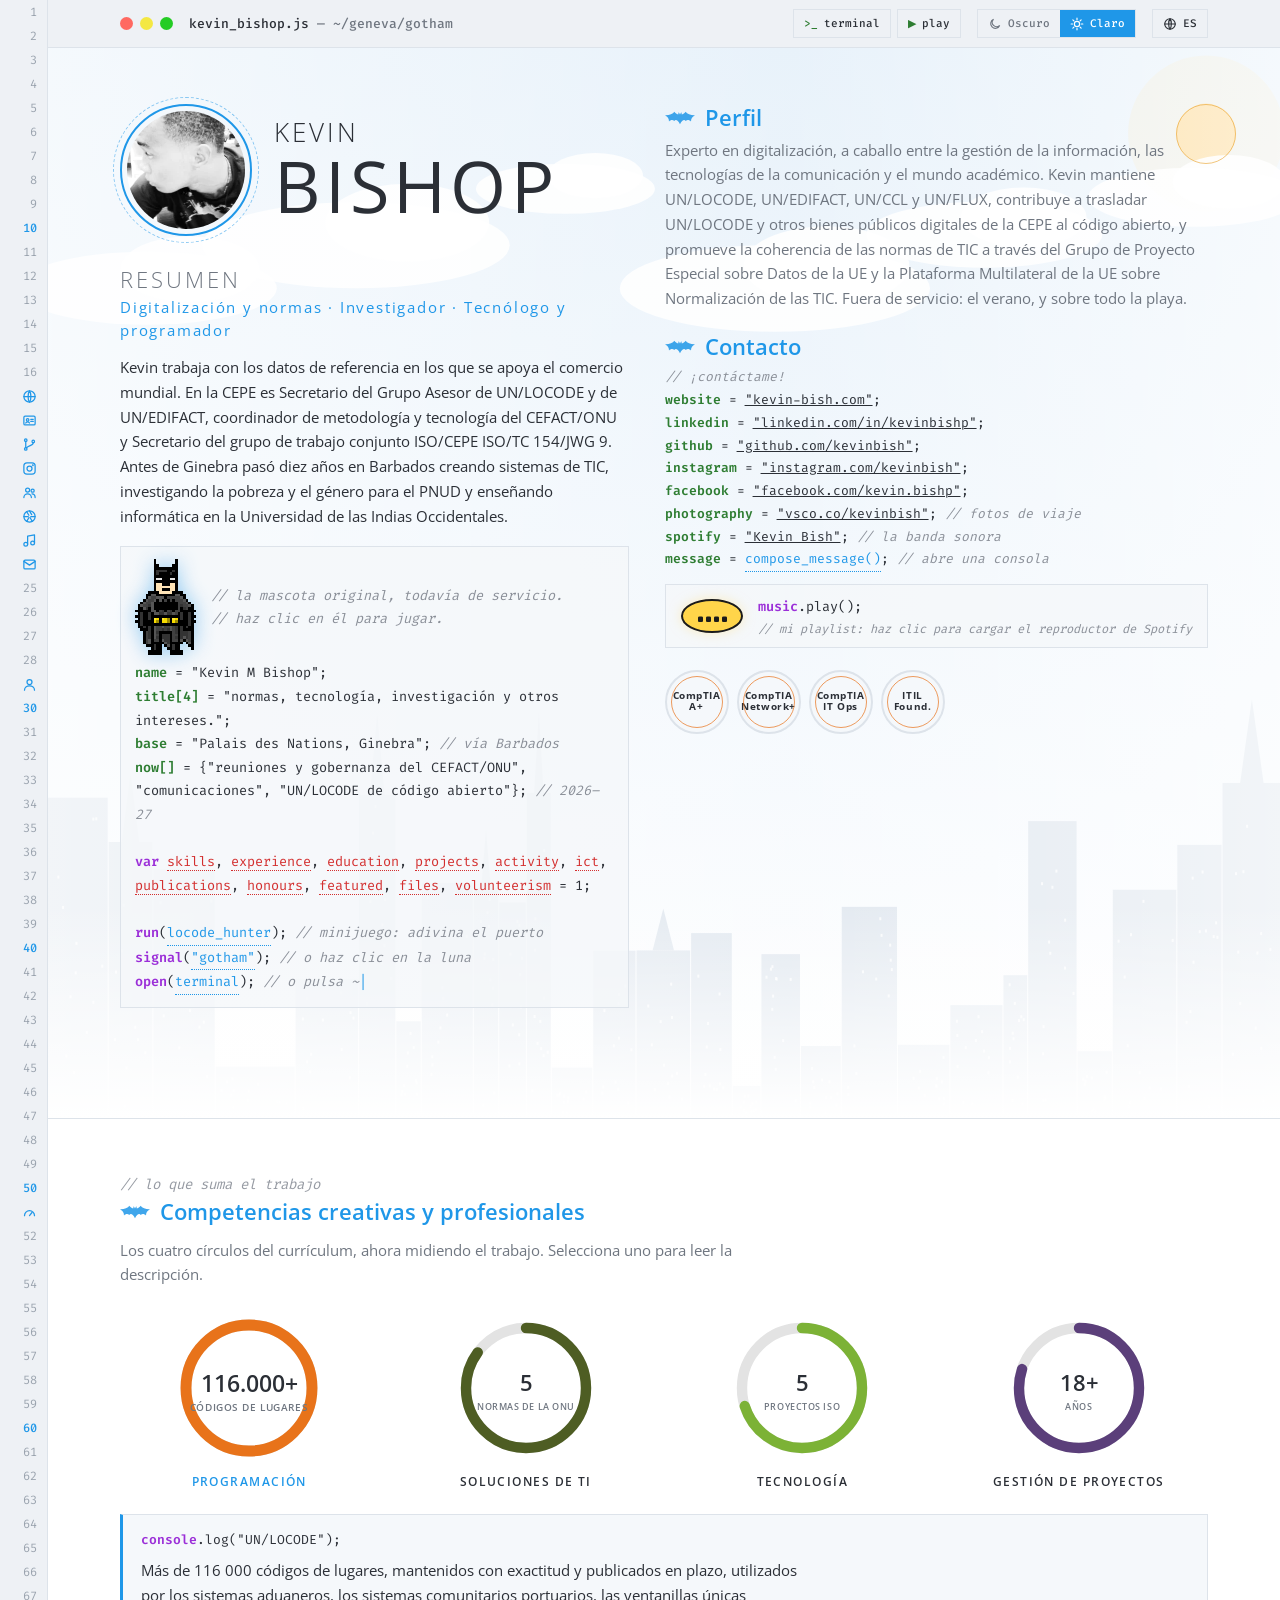
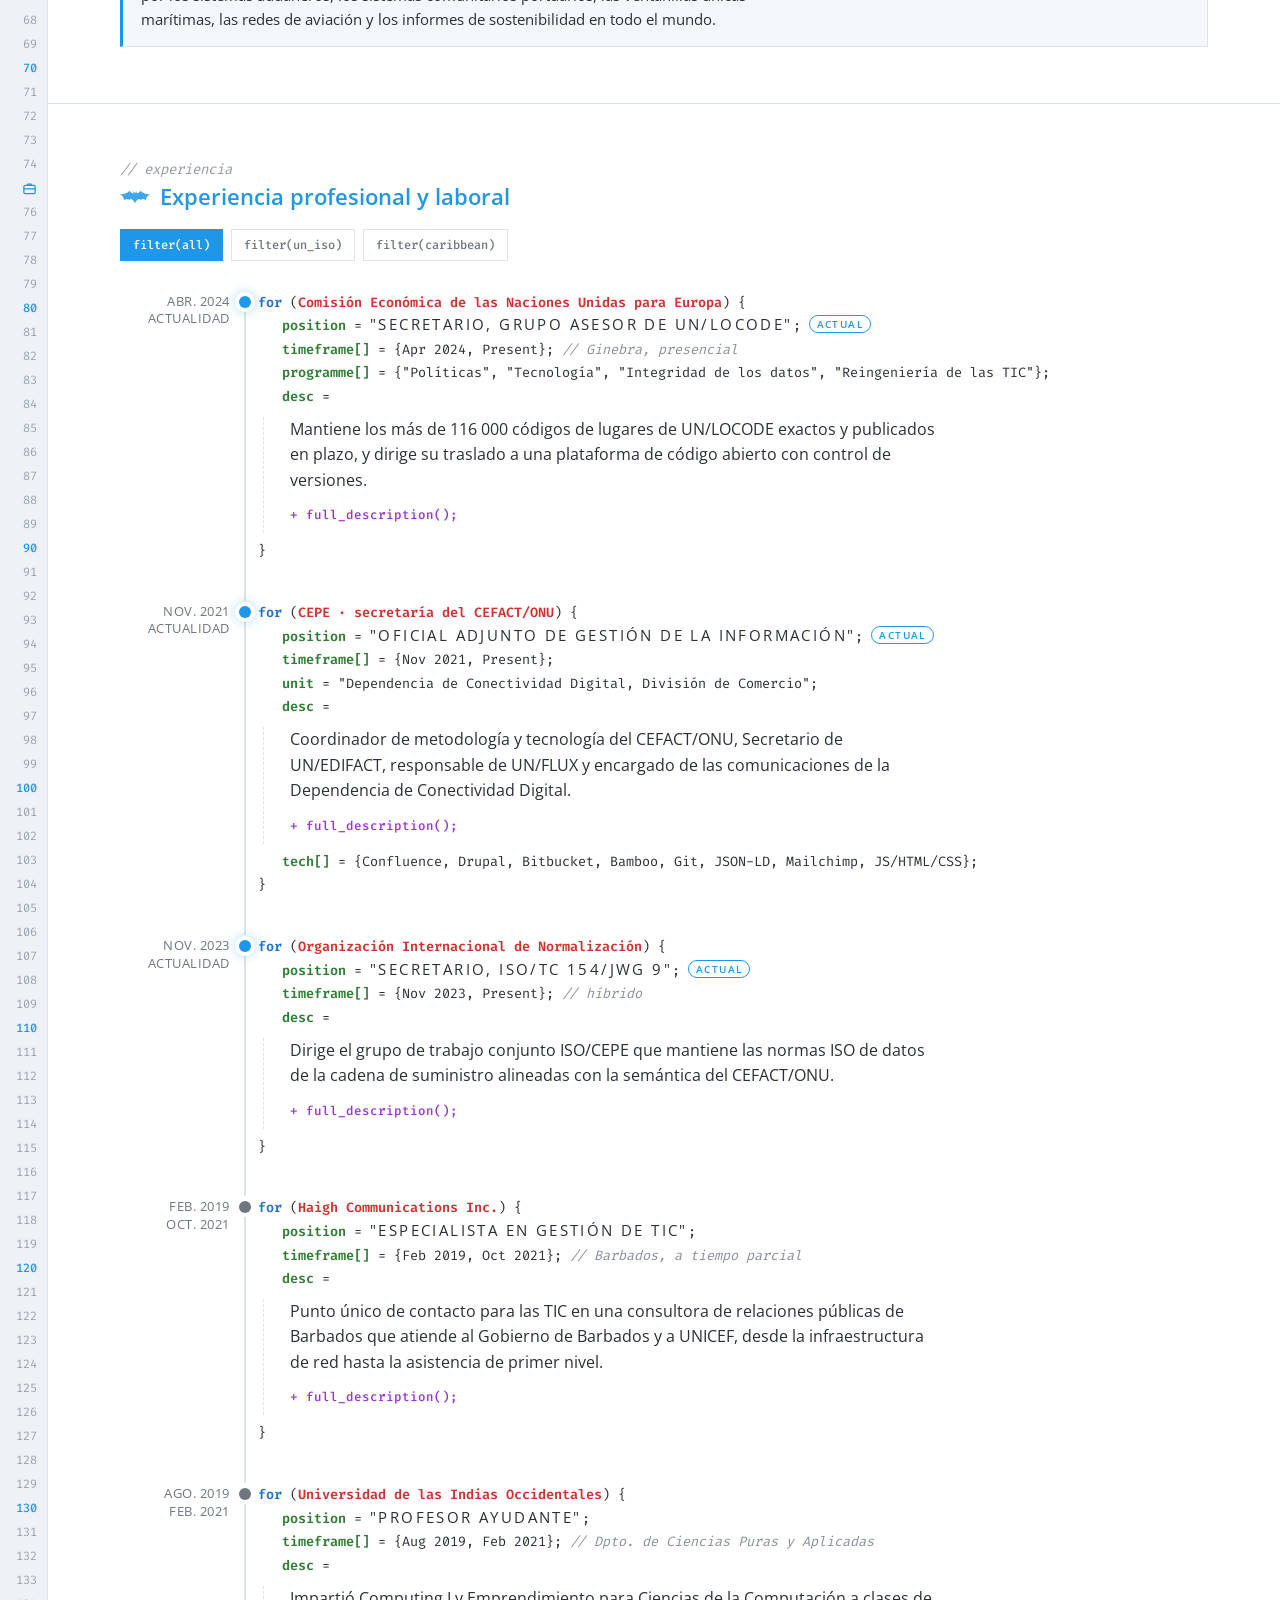
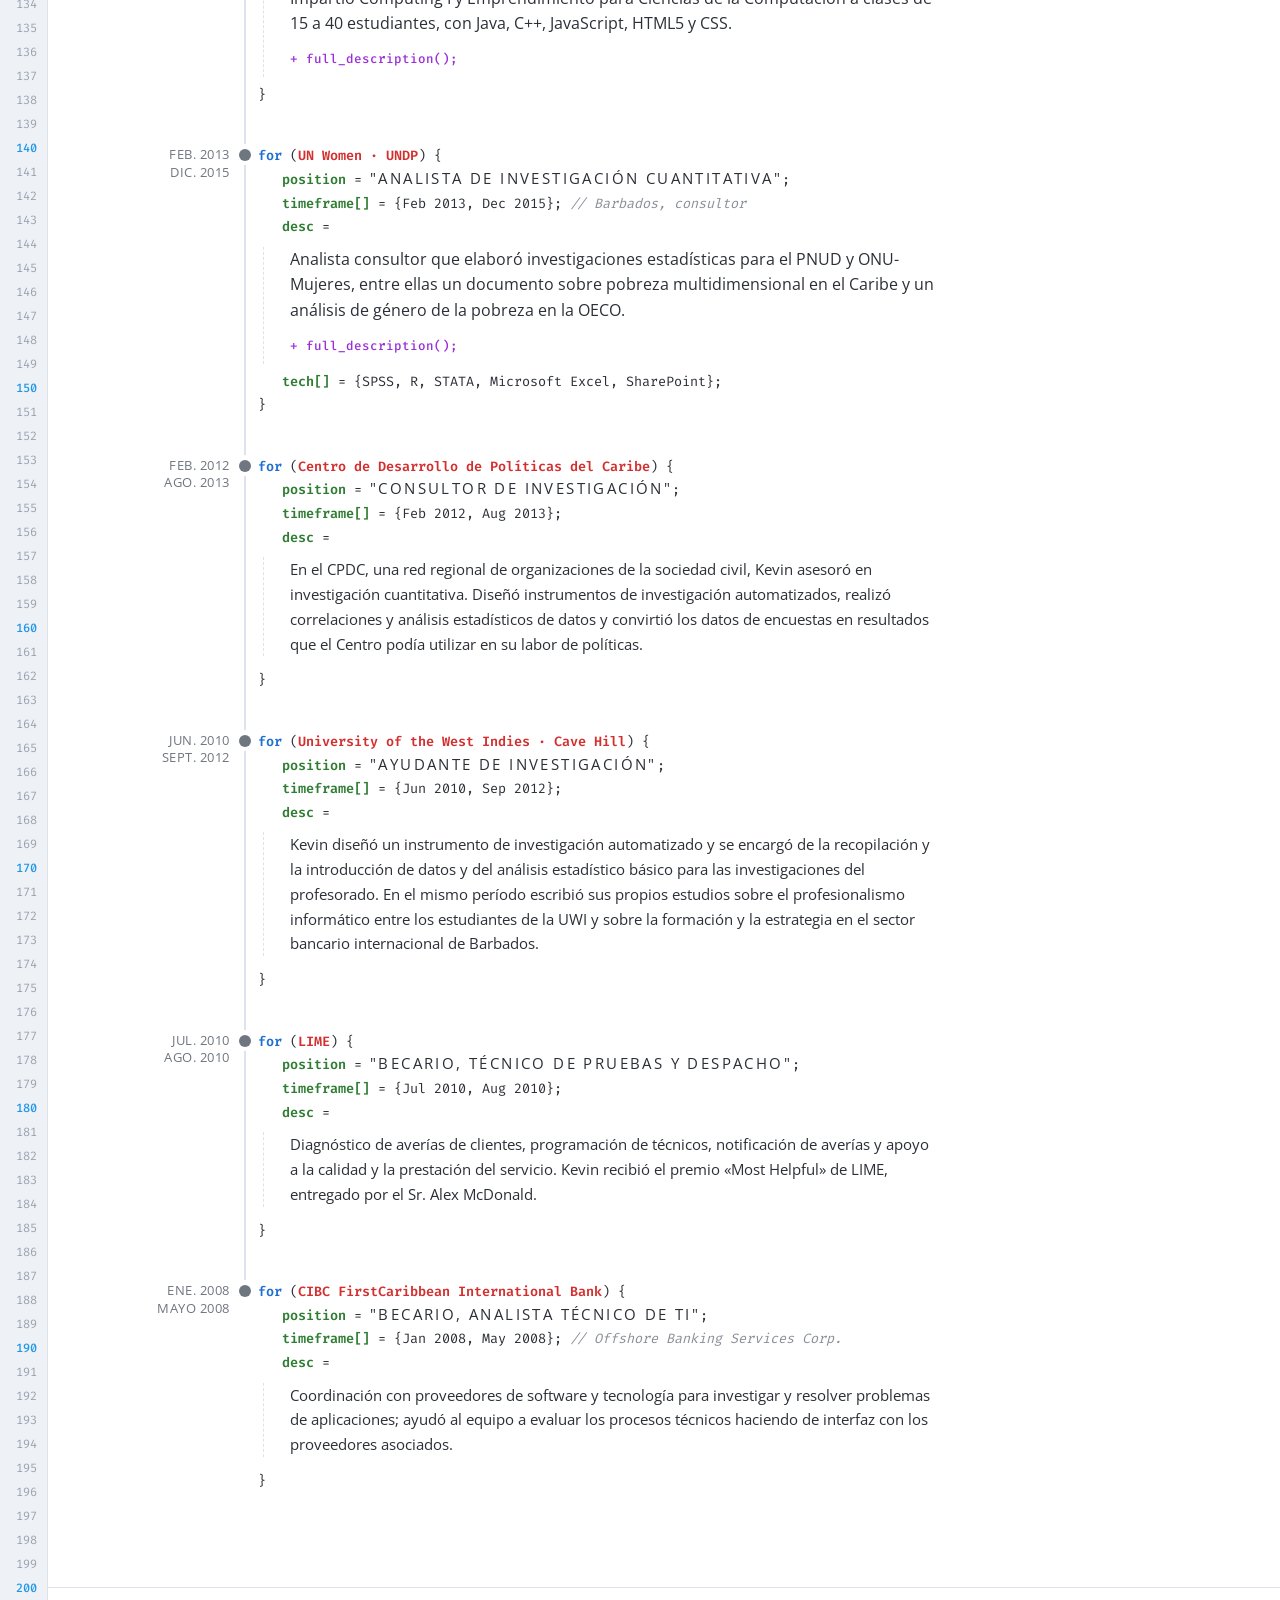
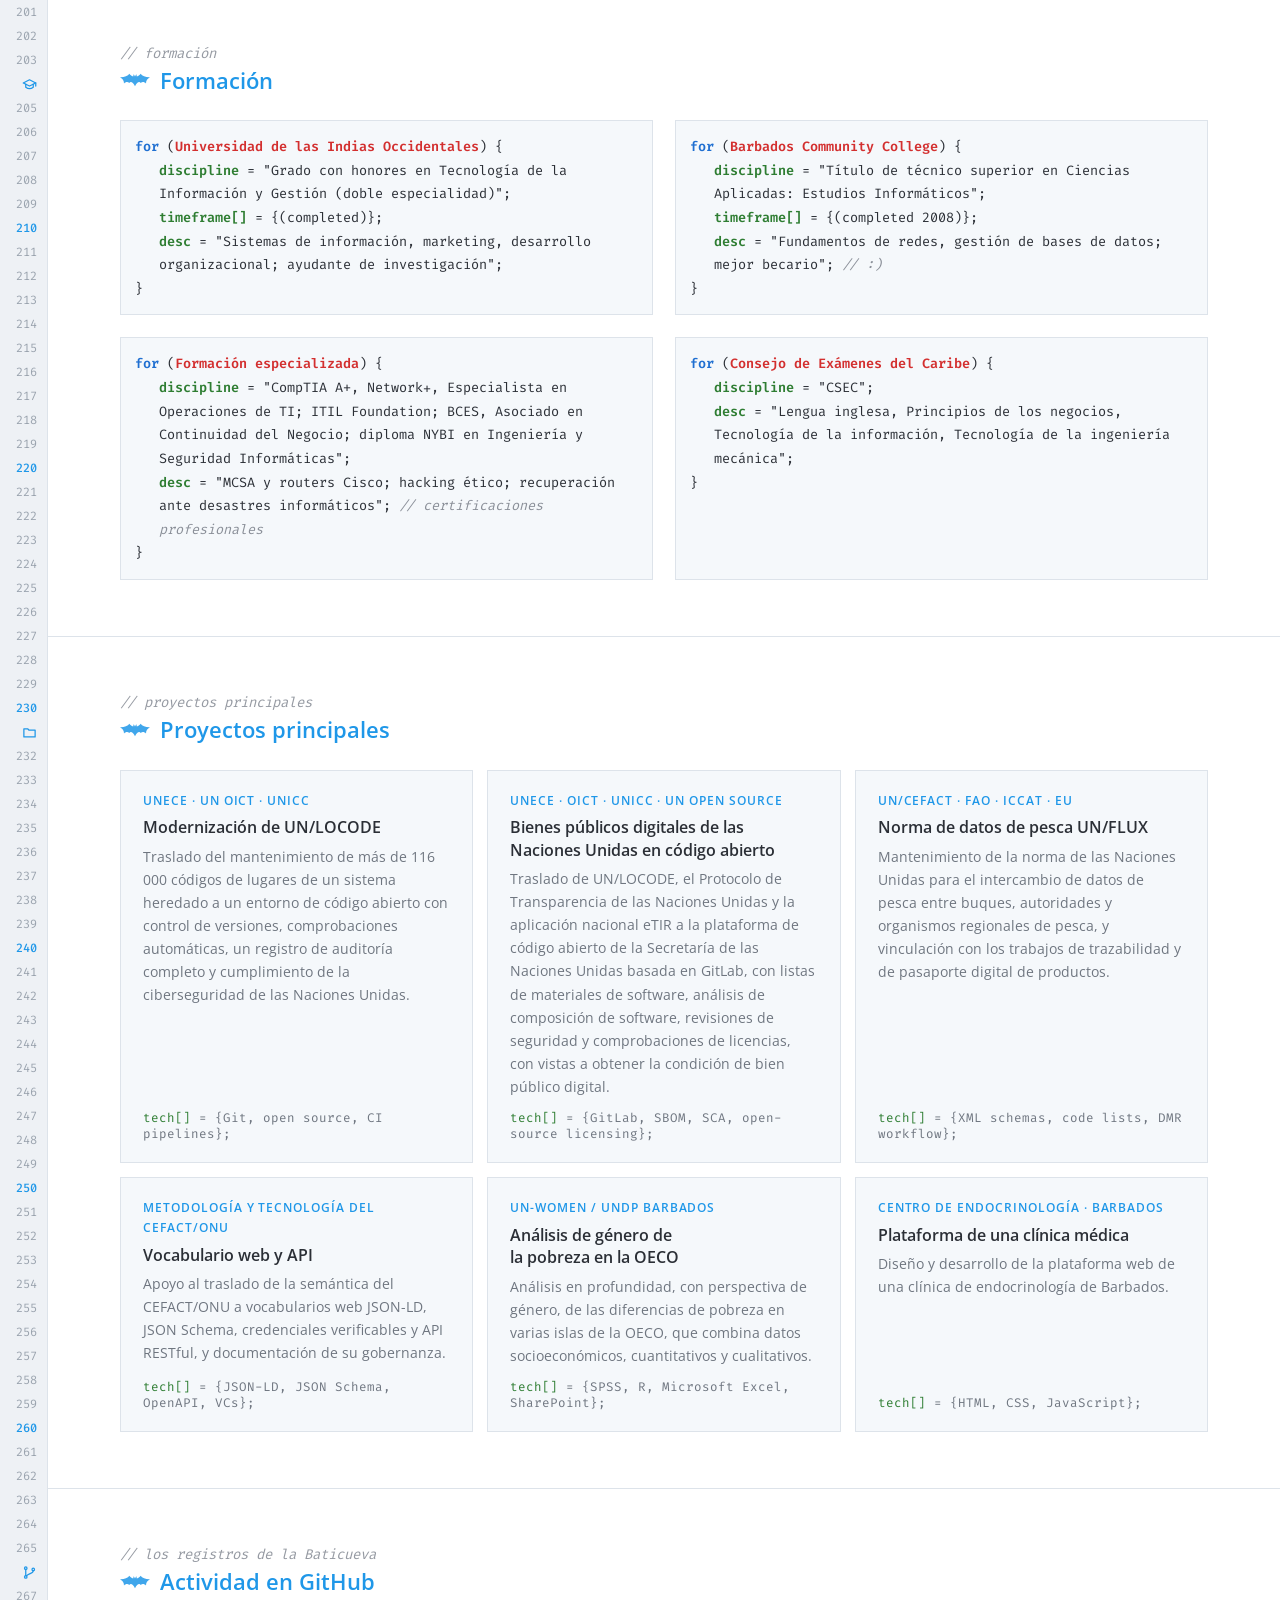
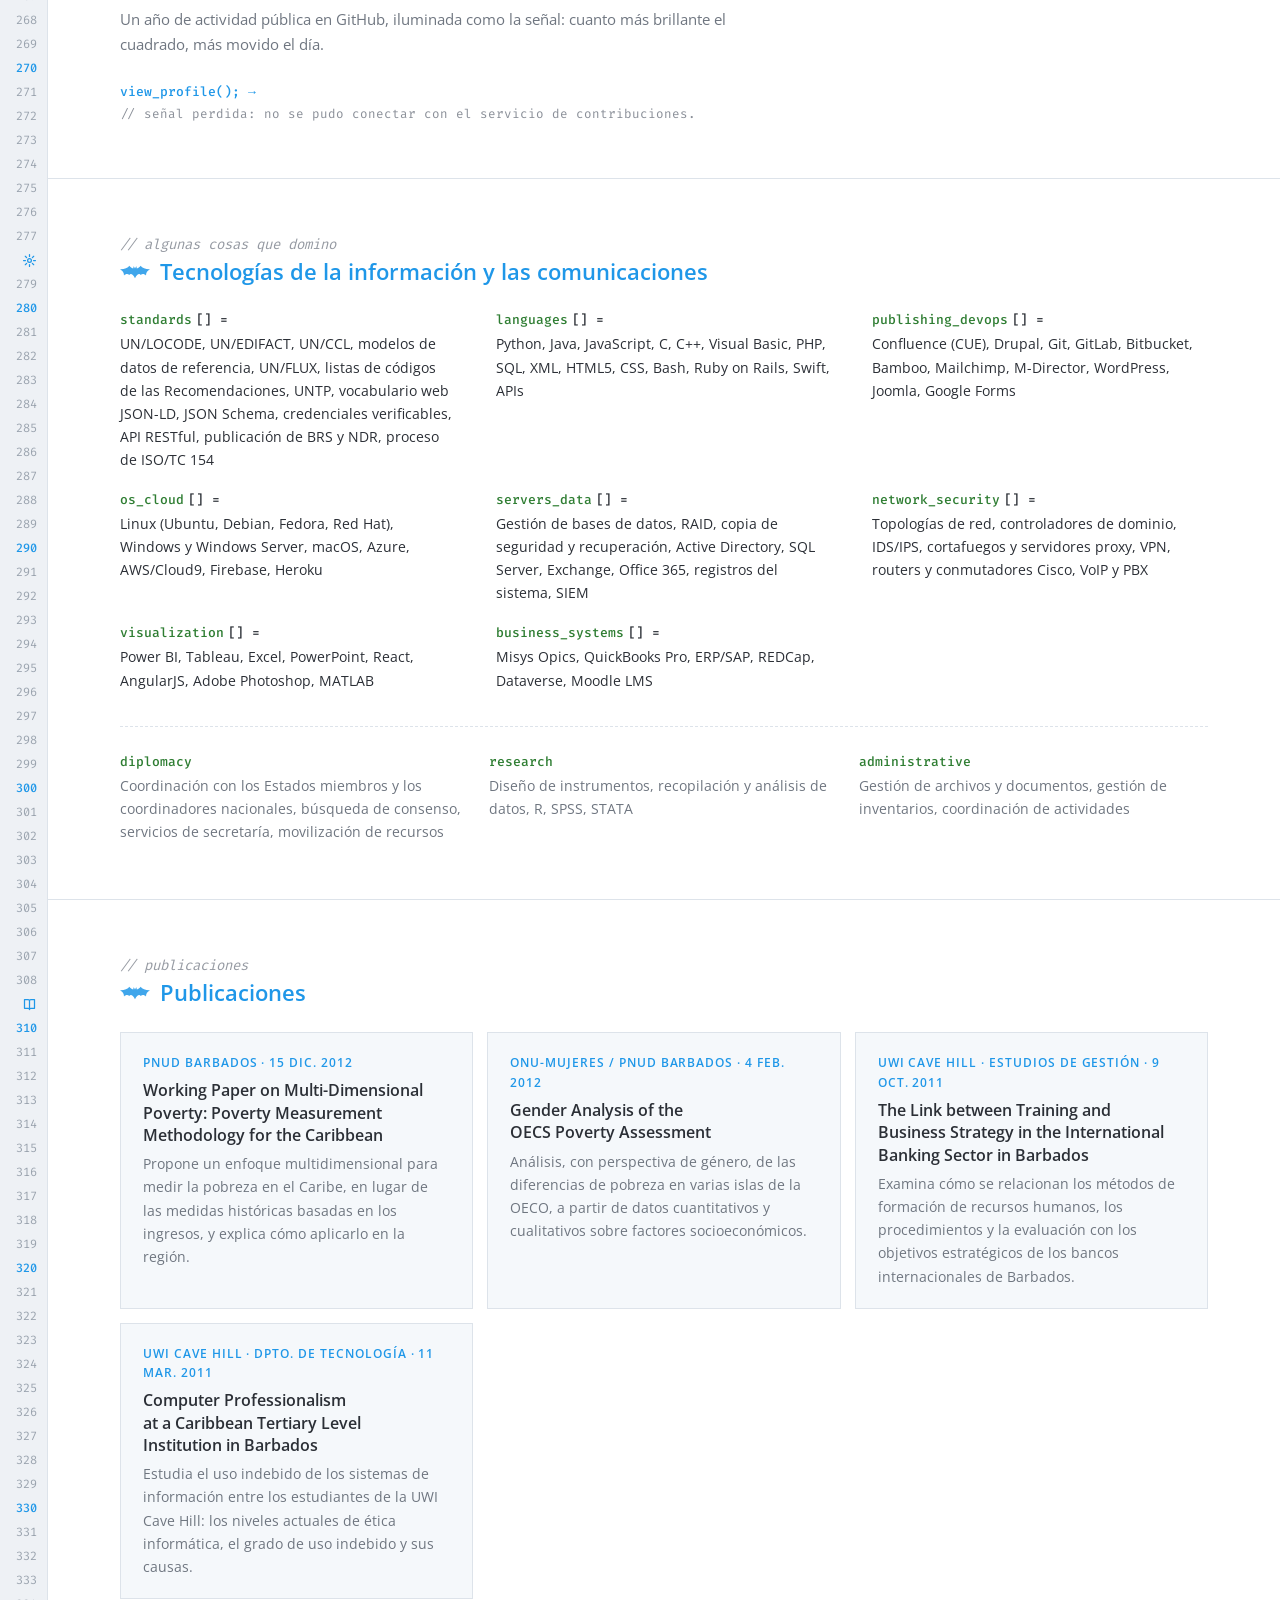
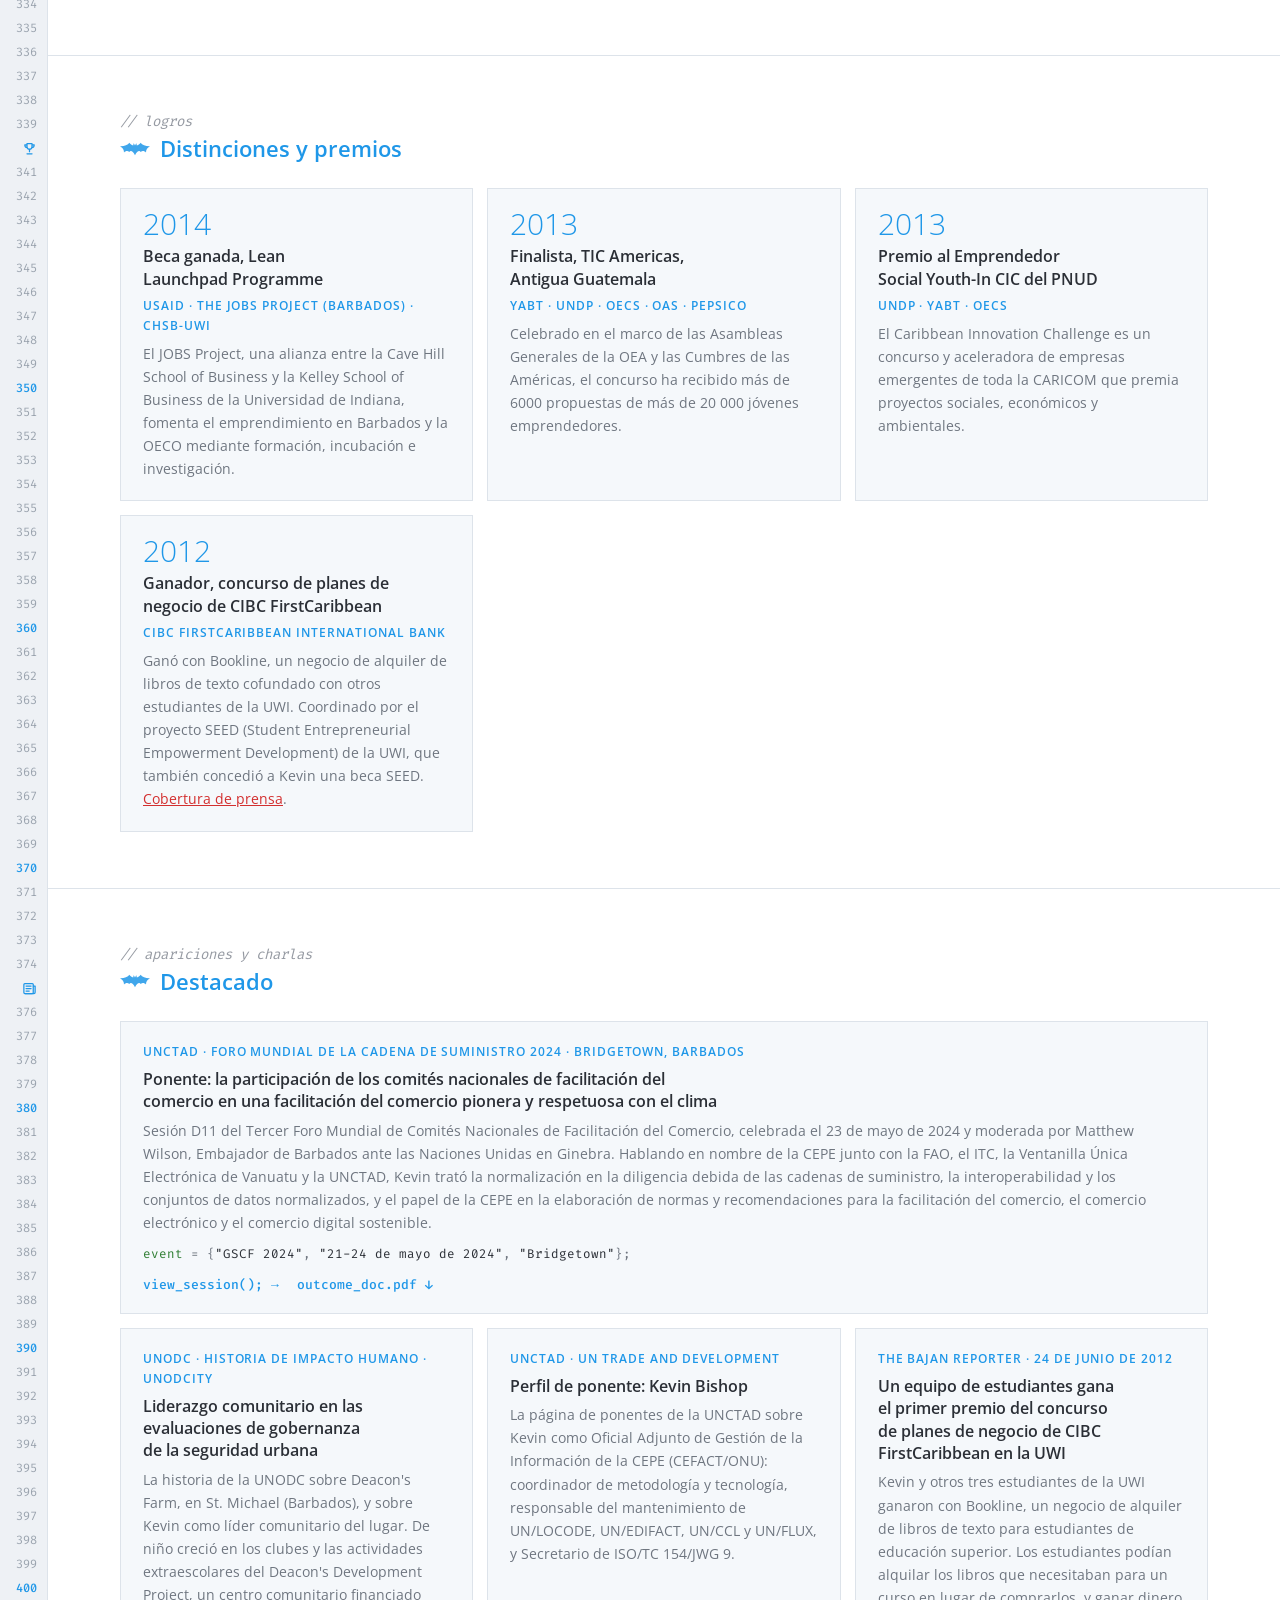
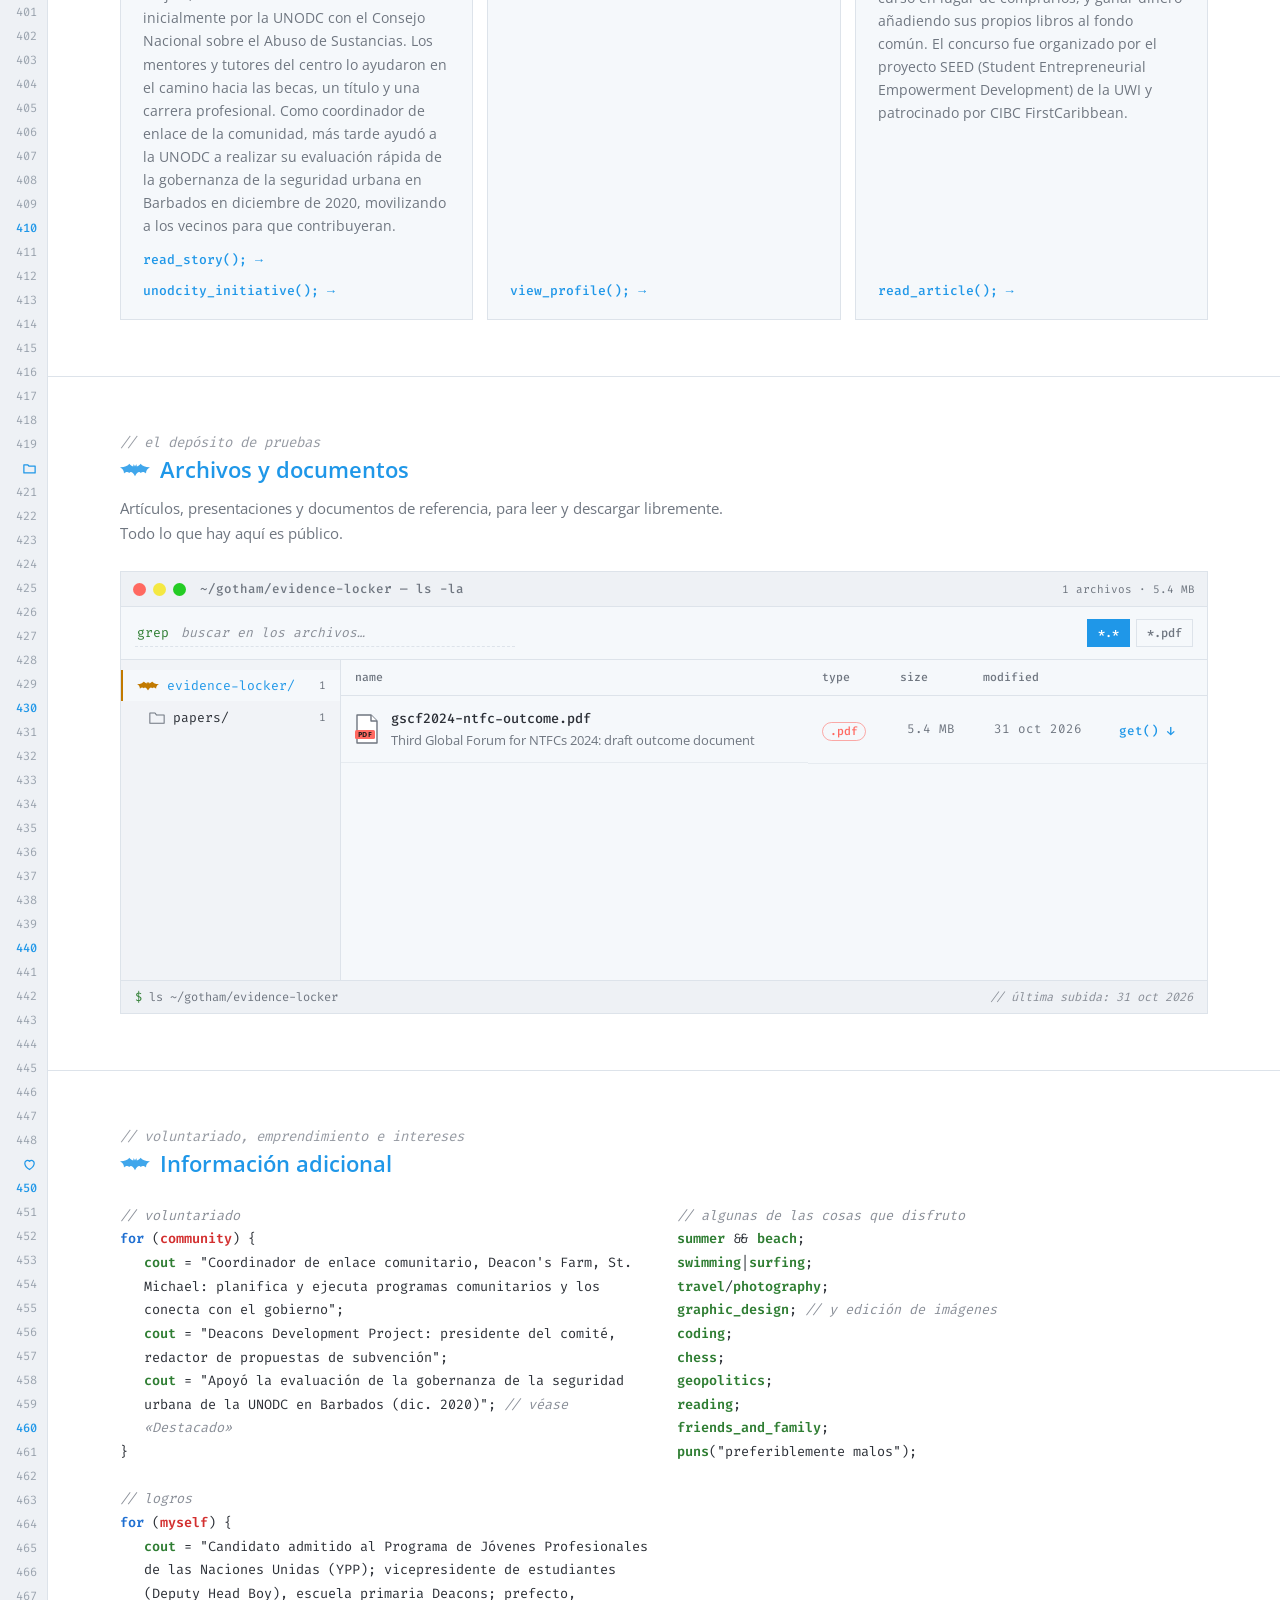
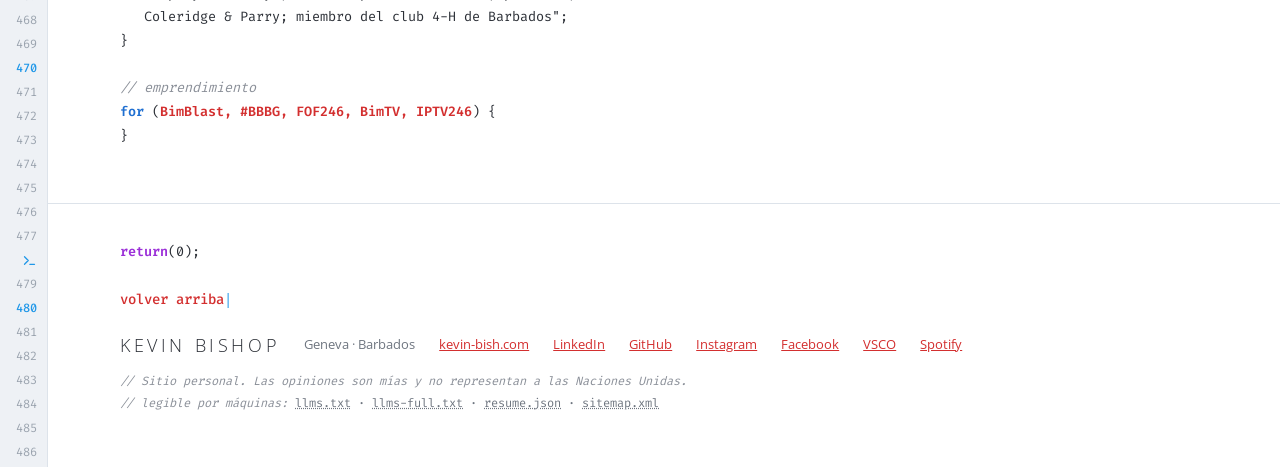
==== commit 8cd4586c: "Add Files & Documents (evidence locker) with automatic rebuild - New section listing everything in f" ====
--- a/es/index.html
+++ b/es/index.html
@@ -452,7 +452,7 @@
         <span class="l"><b class="v">base</b> = <span class="s">"Palais des Nations, Ginebra"</span>; <span class="cm">// vía Barbados</span></span>
         <span class="l"><b class="v">now[]</b> = {<span class="s">"reuniones y gobernanza del CEFACT/ONU"</span>, <span class="s">"comunicaciones"</span>, <span class="s">"UN/LOCODE de código abierto"</span>}; <span class="cm">// 2026–27</span></span>
         <span class="l"> </span>
-        <span class="l"><b class="kw">var</b> <a href="#skills">skills</a>, <a href="#experience">experience</a>, <a href="#education">education</a>, <a href="#projects">projects</a>, <a href="#activity">activity</a>, <a href="#ict">ict</a>, <a href="#publications">publications</a>, <a href="#honours">honours</a>, <a href="#featured">featured</a>, <a href="#additional">volunteerism</a> = 1;</span>
+        <span class="l"><b class="kw">var</b> <a href="#skills">skills</a>, <a href="#experience">experience</a>, <a href="#education">education</a>, <a href="#projects">projects</a>, <a href="#activity">activity</a>, <a href="#ict">ict</a>, <a href="#publications">publications</a>, <a href="#honours">honours</a>, <a href="#featured">featured</a>, <a href="#files">files</a>, <a href="#additional">volunteerism</a> = 1;</span>
         <span class="l"> </span>
         <span class="l js-only"><b class="kw">run</b>(<button class="act" data-act="play">locode_hunter</button>); <span class="cm">// minijuego: adivina el puerto</span></span>
         <span class="l js-only"><b class="kw">signal</b>(<button class="act" data-act="signal">"gotham"</button>); <span class="cm">// o haz clic en la luna</span></span>
@@ -835,6 +835,31 @@
   </div>
 </div></section>
 
+<section id="files"><div class="wrap">
+  <h2><span class="cm">// el depósito de pruebas</span><svg data-gi="folder"><use href="#bat"/></svg>Archivos y documentos</h2>
+  <p class="lede">Artículos, presentaciones y documentos de referencia, para leer y descargar libremente. Todo lo que hay aquí es público.</p>
+  <!-- locker:start -->
+  <div class="fx" id="fx" data-count="1" data-size="5.4 MB">
+    <div class="win-bar"><div class="lights"><span class="r"></span><span class="y"></span><span class="gdot"></span></div><span class="win-title">~/gotham/evidence-locker — ls -la</span><span class="win-state" id="fxState">1 files · 5.4 MB</span></div>
+    <div class="fx-tools js-only">
+      <label class="fx-search"><span class="v">grep</span><input id="fxQ" type="search" placeholder="search the locker…" autocomplete="off" aria-label="Search the files"></label>
+      <div class="fx-chips" role="group" aria-label="File type"><button type="button" data-t="all" aria-pressed="true">*.*</button><button type="button" data-t="pdf" aria-pressed="false">*.pdf</button></div>
+    </div>
+    <div class="fx-body">
+      <nav class="fx-tree" aria-label="Folders"><ul><li><button type="button" data-f="all" aria-pressed="true"><svg class="bat" viewBox="0 0 60 26" aria-hidden="true"><use href="#bat"/></svg>evidence-locker/<span>1</span></button></li><li><button type="button" data-f="papers" aria-pressed="false"><svg class="fo" viewBox="0 0 24 20" aria-hidden="true"><path d="M1 3h8l2 3h12v13H1z"/></svg>papers/<span>1</span></button></li></ul></nav>
+      <div class="fx-list-wrap"><table class="fx-list">
+        <thead><tr><th>name</th><th>type</th><th class="fx-num">size</th><th class="fx-num">modified</th><th><span class="sr">get</span></th></tr></thead>
+        <tbody id="fxRows">
+        <tr data-folder="papers" data-type="pdf"><td class="fx-name"><svg class="fi" viewBox="0 0 24 30" aria-hidden="true"><path d="M2 1h14l6 6v22H2z"/><path d="M16 1v6h6"/><rect x="0" y="16" width="20" height="9" rx="1.5" style="fill:#ff6961;stroke:none"/><text x="10" y="23" text-anchor="middle">PDF</text></svg><span><a href="../docs/gscf2024-ntfc-outcome.pdf">gscf2024-ntfc-outcome.pdf</a><small>Third Global Forum for NTFCs 2024: draft outcome document</small></span></td><td><span class="fx-badge" style="--c:#ff6961">.pdf</span></td><td class="fx-num">5.4 MB</td><td class="fx-num"><time datetime="2026-10-31">31 Oct 2026</time></td><td><a class="fx-get" href="../docs/gscf2024-ntfc-outcome.pdf" download aria-label="Download gscf2024-ntfc-outcome.pdf">get()<span aria-hidden="true"> ↓</span></a></td></tr>
+        </tbody>
+      </table>
+      <p class="fx-empty cm" id="fxEmpty" hidden>// no files match. try another search.</p></div>
+    </div>
+    <div class="fx-status"><span><span class="v">$</span> ls ~/gotham/evidence-locker</span><span class="cm" id="fxLast" data-date="2026-10-31">// last upload: 31 Oct 2026</span></div>
+  </div>
+  <!-- locker:end -->
+</div></section>
+
 <section id="additional"><div class="wrap">
   <h2><span class="cm">// voluntariado, emprendimiento e intereses</span><svg data-gi="heart"><use href="#bat"/></svg>Información adicional</h2>
   <div class="cols">
@@ -984,7 +1009,7 @@
   </form>
 </div>
 
-<script>window.I18N={"lang": "es", "t": {"LOCATION CODES": "CÓDIGOS DE LUGARES", "Coding": "Programación", "More than 116,000 location codes kept accurate and published on schedule, used by customs systems, port community systems, maritime single windows, aviation networks and sustainability reporting worldwide.": "Más de 116 000 códigos de lugares, mantenidos con exactitud y publicados en plazo, utilizados por los sistemas aduaneros, los sistemas comunitarios portuarios, las ventanillas únicas marítimas, las redes de aviación y los informes de sostenibilidad en todo el mundo.", "UN STANDARDS": "NORMAS DE LA ONU", "I.T Solutions": "Soluciones de TI", "UN/CEFACT portfolio": "cartera del CEFACT/ONU", "UN/LOCODE, UN/EDIFACT, UN/CCL, UN/FLUX and the UN Recommendation code lists, maintained through Data Maintenance Requests submitted by experts worldwide.": "UN/LOCODE, UN/EDIFACT, UN/CCL, UN/FLUX y las listas de códigos de las Recomendaciones de las Naciones Unidas, mantenidas mediante solicitudes de mantenimiento de datos presentadas por expertos de todo el mundo.", "ISO PROJECTS": "PROYECTOS ISO", "Technology": "Tecnología", "Five ISO projects, from the Trade Data Elements Directory and the Buy-Ship-Pay model to the DLT-based electronic bill of lading and the Digital Product Passport.": "Cinco proyectos ISO, desde el directorio de elementos de datos comerciales y el modelo Buy-Ship-Pay hasta el conocimiento de embarque electrónico basado en DLT y el pasaporte digital de productos.", "YEARS": "AÑOS", "Project Management": "Gestión de proyectos", "track record": "trayectoria", "From IT intern at CIBC FirstCaribbean in 2008, through research for UNDP, teaching at UWI and ICT consulting in Barbados, to UN standards work in Geneva since 2021.": "De becario de TI en CIBC FirstCaribbean en 2008 a la labor de normalización de las Naciones Unidas en Ginebra desde 2021, pasando por la investigación para el PNUD, la docencia en la UWI y la consultoría de TIC en Barbados.", "Port Clerk": "Oficinista portuario", "Customs Officer": "Agente de aduanas", "National Focal Point": "Coordinador nacional", "Maintenance Team Lead": "Jefe del Equipo de Mantenimiento", "Secretary of the Advisory Group": "Secretario del Grupo Asesor", "// {0} = country, {1} = place. Where is it?": "// {0} = país, {1} = lugar. ¿Dónde está?", "{0} = {1}, {2}. {3} is the ISO 3166-1 country code.": "{0} = {1}, {2}. {3} es el código de país ISO 3166-1.", "timeout.": "tiempo agotado.", "miss.": "fallo.", "// new personal best": "// nuevo récord personal", "Restore size": "Restaurar tamaño", "Enlarge": "Ampliar", "Restore game window size": "Restaurar el tamaño de la ventana del juego", "Enlarge game window": "Ampliar la ventana del juego", "I scored {0} in LOCODE Hunter ({1}). Can you name the port behind the code?": "He conseguido {0} puntos en LOCODE Hunter ({1}). ¿Sabrías decir el puerto detrás del código?", "// copied to clipboard": "// copiado al portapapeles", "minimised · click to restore": "minimizado · haz clic para restaurar", "maximised": "maximizado", "Maximise": "Maximizar", "Restore": "Restaurar", "Minimise": "Minimizar", "Type 'help' to see commands. Tab completes, ↑ recalls, Esc closes.": "Escribe «help» para ver los comandos. Tab completa, ↑ recupera, Esc cierra.", "Window: yellow minimises, green maximises, drag the top edge to resize, double-click the title bar.": "Ventana: el amarillo minimiza, el verde maximiza, arrastra el borde superior para cambiar el tamaño, haz doble clic en la barra de título.", "Secretary, UN/LOCODE Advisory Group": "Secretario, Grupo Asesor de UN/LOCODE", "Associate Information Management Officer": "Oficial Adjunto de Gestión de la Información", "Secretary, ISO/TC 154/JWG 9": "Secretario, ISO/TC 154/JWG 9", "ICT Management Specialist": "Especialista en gestión de TIC", "Teaching Assistant": "Profesor ayudante", "Quantitative Research Analyst": "Analista de investigación cuantitativa", "Research Consultant": "Consultor de investigación", "Research Assistant": "Ayudante de investigación", "Intern, Test & Dispatch Technician": "Becario, técnico de pruebas y despacho", "Intern, IT Technical Analyst": "Becario, analista técnico de TI", "Kevin Bishop. Digitization and standards specialist at UNECE / UN/CEFACT in Geneva, originally from Barbados.": "Kevin Bishop. Especialista en digitalización y normas en la CEPE / CEFACT/ONU en Ginebra, originario de Barbados.", "Secretary of UN/LOCODE and UN/EDIFACT, focal point for methodology and technology, Secretary of ISO/TC 154/JWG 9.": "Secretario de UN/LOCODE y UN/EDIFACT, coordinador de metodología y tecnología, Secretario de ISO/TC 154/JWG 9.", "Likes: summer, the beach, chess, coding, bad puns.": "Le gustan: el verano, la playa, el ajedrez, programar, los malos chistes.", "UN/LOCODE: the United Nations Code for Trade and Transport Locations.": "UN/LOCODE: el Código de las Naciones Unidas para Lugares Utilizados en el Comercio y el Transporte.", "116,000+ five-character codes: 2 letters for the country (ISO 3166-1), 3 for the place.": "Más de 116 000 códigos de cinco caracteres: 2 letras para el país (ISO 3166-1), 3 para el lugar.", "Used by customs, port community systems, maritime single windows, aviation and supply chains.": "Utilizado por las aduanas, los sistemas comunitarios portuarios, las ventanillas únicas marítimas, la aviación y las cadenas de suministro.", "Try: locode CHGVA": "Prueba: locode CHGVA", "2026–27 focus:": "Prioridades 2026-2027:", "- UN/CEFACT Plenary, Forum, Bureau and expert meetings (incl. Bureau elections)": "- Plenaria, Foro, Mesa y reuniones de expertos del CEFACT/ONU (incluidas las elecciones de la Mesa)", "- Communications and outreach for the Digital Connectivity Unit and UN/CEFACT": "- Comunicaciones y divulgación de la Dependencia de Conectividad Digital y del CEFACT/ONU", "- ISO/TC 154/JWG 9 secretariat; liaison with ISO, WCO, IMO, FAO, UPU": "- Secretaría de ISO/TC 154/JWG 9; enlace con ISO, la OMA, la OMI, la FAO y la UPU", "- Projects: Multimodal Transport data, GRID, Buy-Ship-Pay for trade finance": "- Proyectos: datos de transporte multimodal, GRID, Buy-Ship-Pay para la financiación del comercio", "- UN/LOCODE on the UN open-source platform": "- UN/LOCODE en la plataforma de código abierto de las Naciones Unidas", "The Bajan Reporter (24 Jun 2012): student team wins CIBC FirstCaribbean UWI business plan contest with Bookline": "The Bajan Reporter (24 jun. 2012): un equipo de estudiantes gana el concurso de planes de negocio de CIBC FirstCaribbean en la UWI con Bookline", "Speaker, NTFC Session D11: climate-smart trade facilitation (GSCF 2024, Bridgetown, 23 May 2024)": "Ponente, sesión D11 de los comités nacionales de facilitación del comercio: facilitación del comercio respetuosa con el clima (GSCF 2024, Bridgetown, 23 de mayo de 2024)", "UNODC human impact story: Community Leadership in Urban Safety Governance Assessments": "Historia de impacto humano de la UNODC: liderazgo comunitario en las evaluaciones de gobernanza de la seguridad urbana", "  (part of UNODCity: {0})": "  (parte de UNODCity: {0})", "UNCTAD speaker profile": "Perfil de ponente de la UNCTAD", "this list": "esta lista", "who is this?": "¿quién es?", "list sections or roles": "lista las secciones o los puestos", "read about.txt, now.txt, featured.txt, locode.txt, contact.txt, skills.json": "lee about.txt, now.txt, featured.txt, locode.txt, contact.txt, skills.json", "jump to a section": "ir a una sección", "look up a code, e.g. locode NLRTM": "buscar un código, p. ej. locode NLRTM", "start LOCODE Hunter": "iniciar LOCODE Hunter", "write Kevin a message": "escribir un mensaje a Kevin", "light the sky": "encender el cielo", "all of Kevin's links": "todos los enlaces de Kevin", "switch mode": "cambiar de modo", "current date and time": "fecha y hora actuales", "print text": "mostrar texto", "previous commands": "comandos anteriores", "clear the screen": "limpiar la pantalla", "close the terminal": "cerrar el terminal", "…and maybe a sudo command or two.": "…y quizá algún comando sudo.", "UN/LOCODE & UN/EDIFACT Secretary · UNECE / UN/CEFACT · Geneva (via Barbados)": "Secretario de UN/LOCODE y UN/EDIFACT · CEPE / CEFACT/ONU · Ginebra (vía Barbados)", "ls: cannot access '{0}': try ls or ls experience": "ls: no se puede acceder a «{0}»: prueba ls o ls experience", "cat: which file? try cat about.txt": "cat: ¿qué archivo? prueba cat about.txt", "cat: {0}: No such file": "cat: {0}: no existe el archivo", "cd: {0}: No such section. Try: {1}": "cd: {0}: no existe la sección. Prueba: {1}", "usage: locode <CODE>   e.g. locode SGSIN": "uso: locode <CÓDIGO>   p. ej. locode SGSIN", "country {0} · location {1}": "país {0} · lugar {1}", "{0} is a valid-looking code, but not in this page's demo set. The full code list (116,000+ entries) is published by UNECE.": "{0} parece un código válido, pero no figura en la muestra de esta página. La lista completa de códigos (más de 116 000 entradas) la publica la CEPE.", "locode: \"{0}\" is not a code. Format: 2-letter country + 3-character place, e.g. BBBGI": "locode: «{0}» no es un código. Formato: país de 2 letras + lugar de 3 caracteres, p. ej. BBBGI", "launching locode_hunter.exe…": "iniciando locode_hunter.exe…", "opening compose_message()…": "abriendo compose_message()…", "[sudo] password for recruiter: ********": "[sudo] contraseña de recruiter: ********", "Access granted. Opening secure channel…": "Acceso concedido. Abriendo canal seguro…", "Nice try. This incident will be reported to the Advisory Group.": "Buen intento. Este incidente se comunicará al Grupo Asesor.", "I'm not saying Kevin is Batman. I'm saying nobody has seen them in the same room.": "No digo que Kevin sea Batman. Digo que nadie los ha visto nunca en la misma habitación.", "rm: permission denied. The codes stay up.": "rm: permiso denegado. Los códigos siguen en pie.", "rm: permission denied": "rm: permiso denegado", "{0}: command not found. Type 'help'.": "{0}: comando no encontrado. Escribe «help».", "// name is required": "// el nombre es obligatorio", "// that reply_to does not look like an email address": "// ese reply_to no parece una dirección de correo", "// say a little more in the body": "// cuéntame un poco más en el cuerpo", "> validating message… ok": "> validando el mensaje… ok", "> encrypting signal… ok": "> cifrando la señal… ok", "> signal dropped.": "> señal descartada.", "> opening your mail app…": "> abriendo tu aplicación de correo…", "Message from kevin-bish.com": "Mensaje desde kevin-bish.com", "// if your mail app did not open, copy the message and the address and send it from any email.": "// si tu aplicación de correo no se abrió, copia el mensaje y la dirección y envíalos desde cualquier correo.", "// {0} copied": "// copiado: {0}", "// could not copy automatically: {0}": "// no se pudo copiar automáticamente: {0}", "message": "mensaje", "address": "dirección", "COMMIT {0}": "COMMIT {0}", "Last signal: {0}, {1}": "Última señal: {0}, {1}", "// my playlist: click to load the Spotify player": "// mi playlist: haz clic para cargar el reproductor de Spotify", "Play my playlist (nothing loads from Spotify until you click)": "Escuchar mi playlist (no se carga nada de Spotify hasta que hagas clic)", "// loading the signal log…": "// cargando el registro de la señal…", "// signal lost: could not reach the contributions service.": "// señal perdida: no se pudo conectar con el servicio de contribuciones.", "// in the last 12 months": "// en los últimos 12 meses", "// days in a row": "// días seguidos", "// in a single day": "// en un solo día", "GitHub contribution graph: {0} contributions in the last year": "Gráfico de contribuciones de GitHub: {0} contribuciones en el último año", "No contributions on {0}": "Sin contribuciones el {0}", "1 contribution on {0}": "1 contribución el {0}", "{0} contributions on {1}": "{0} contribuciones el {1}"}};</script>
+<script>window.I18N={"lang": "es", "t": {"LOCATION CODES": "CÓDIGOS DE LUGARES", "Coding": "Programación", "More than 116,000 location codes kept accurate and published on schedule, used by customs systems, port community systems, maritime single windows, aviation networks and sustainability reporting worldwide.": "Más de 116 000 códigos de lugares, mantenidos con exactitud y publicados en plazo, utilizados por los sistemas aduaneros, los sistemas comunitarios portuarios, las ventanillas únicas marítimas, las redes de aviación y los informes de sostenibilidad en todo el mundo.", "UN STANDARDS": "NORMAS DE LA ONU", "I.T Solutions": "Soluciones de TI", "UN/CEFACT portfolio": "cartera del CEFACT/ONU", "UN/LOCODE, UN/EDIFACT, UN/CCL, UN/FLUX and the UN Recommendation code lists, maintained through Data Maintenance Requests submitted by experts worldwide.": "UN/LOCODE, UN/EDIFACT, UN/CCL, UN/FLUX y las listas de códigos de las Recomendaciones de las Naciones Unidas, mantenidas mediante solicitudes de mantenimiento de datos presentadas por expertos de todo el mundo.", "ISO PROJECTS": "PROYECTOS ISO", "Technology": "Tecnología", "Five ISO projects, from the Trade Data Elements Directory and the Buy-Ship-Pay model to the DLT-based electronic bill of lading and the Digital Product Passport.": "Cinco proyectos ISO, desde el directorio de elementos de datos comerciales y el modelo Buy-Ship-Pay hasta el conocimiento de embarque electrónico basado en DLT y el pasaporte digital de productos.", "YEARS": "AÑOS", "Project Management": "Gestión de proyectos", "track record": "trayectoria", "From IT intern at CIBC FirstCaribbean in 2008, through research for UNDP, teaching at UWI and ICT consulting in Barbados, to UN standards work in Geneva since 2021.": "De becario de TI en CIBC FirstCaribbean en 2008 a la labor de normalización de las Naciones Unidas en Ginebra desde 2021, pasando por la investigación para el PNUD, la docencia en la UWI y la consultoría de TIC en Barbados.", "Port Clerk": "Oficinista portuario", "Customs Officer": "Agente de aduanas", "National Focal Point": "Coordinador nacional", "Maintenance Team Lead": "Jefe del Equipo de Mantenimiento", "Secretary of the Advisory Group": "Secretario del Grupo Asesor", "// {0} = country, {1} = place. Where is it?": "// {0} = país, {1} = lugar. ¿Dónde está?", "{0} = {1}, {2}. {3} is the ISO 3166-1 country code.": "{0} = {1}, {2}. {3} es el código de país ISO 3166-1.", "timeout.": "tiempo agotado.", "miss.": "fallo.", "// new personal best": "// nuevo récord personal", "Restore size": "Restaurar tamaño", "Enlarge": "Ampliar", "Restore game window size": "Restaurar el tamaño de la ventana del juego", "Enlarge game window": "Ampliar la ventana del juego", "I scored {0} in LOCODE Hunter ({1}). Can you name the port behind the code?": "He conseguido {0} puntos en LOCODE Hunter ({1}). ¿Sabrías decir el puerto detrás del código?", "// copied to clipboard": "// copiado al portapapeles", "minimised · click to restore": "minimizado · haz clic para restaurar", "maximised": "maximizado", "Maximise": "Maximizar", "Restore": "Restaurar", "Minimise": "Minimizar", "Type 'help' to see commands. Tab completes, ↑ recalls, Esc closes.": "Escribe «help» para ver los comandos. Tab completa, ↑ recupera, Esc cierra.", "Window: yellow minimises, green maximises, drag the top edge to resize, double-click the title bar.": "Ventana: el amarillo minimiza, el verde maximiza, arrastra el borde superior para cambiar el tamaño, haz doble clic en la barra de título.", "Secretary, UN/LOCODE Advisory Group": "Secretario, Grupo Asesor de UN/LOCODE", "Associate Information Management Officer": "Oficial Adjunto de Gestión de la Información", "Secretary, ISO/TC 154/JWG 9": "Secretario, ISO/TC 154/JWG 9", "ICT Management Specialist": "Especialista en gestión de TIC", "Teaching Assistant": "Profesor ayudante", "Quantitative Research Analyst": "Analista de investigación cuantitativa", "Research Consultant": "Consultor de investigación", "Research Assistant": "Ayudante de investigación", "Intern, Test & Dispatch Technician": "Becario, técnico de pruebas y despacho", "Intern, IT Technical Analyst": "Becario, analista técnico de TI", "Kevin Bishop. Digitization and standards specialist at UNECE / UN/CEFACT in Geneva, originally from Barbados.": "Kevin Bishop. Especialista en digitalización y normas en la CEPE / CEFACT/ONU en Ginebra, originario de Barbados.", "Secretary of UN/LOCODE and UN/EDIFACT, focal point for methodology and technology, Secretary of ISO/TC 154/JWG 9.": "Secretario de UN/LOCODE y UN/EDIFACT, coordinador de metodología y tecnología, Secretario de ISO/TC 154/JWG 9.", "Likes: summer, the beach, chess, coding, bad puns.": "Le gustan: el verano, la playa, el ajedrez, programar, los malos chistes.", "UN/LOCODE: the United Nations Code for Trade and Transport Locations.": "UN/LOCODE: el Código de las Naciones Unidas para Lugares Utilizados en el Comercio y el Transporte.", "116,000+ five-character codes: 2 letters for the country (ISO 3166-1), 3 for the place.": "Más de 116 000 códigos de cinco caracteres: 2 letras para el país (ISO 3166-1), 3 para el lugar.", "Used by customs, port community systems, maritime single windows, aviation and supply chains.": "Utilizado por las aduanas, los sistemas comunitarios portuarios, las ventanillas únicas marítimas, la aviación y las cadenas de suministro.", "Try: locode CHGVA": "Prueba: locode CHGVA", "2026–27 focus:": "Prioridades 2026-2027:", "- UN/CEFACT Plenary, Forum, Bureau and expert meetings (incl. Bureau elections)": "- Plenaria, Foro, Mesa y reuniones de expertos del CEFACT/ONU (incluidas las elecciones de la Mesa)", "- Communications and outreach for the Digital Connectivity Unit and UN/CEFACT": "- Comunicaciones y divulgación de la Dependencia de Conectividad Digital y del CEFACT/ONU", "- ISO/TC 154/JWG 9 secretariat; liaison with ISO, WCO, IMO, FAO, UPU": "- Secretaría de ISO/TC 154/JWG 9; enlace con ISO, la OMA, la OMI, la FAO y la UPU", "- Projects: Multimodal Transport data, GRID, Buy-Ship-Pay for trade finance": "- Proyectos: datos de transporte multimodal, GRID, Buy-Ship-Pay para la financiación del comercio", "- UN/LOCODE on the UN open-source platform": "- UN/LOCODE en la plataforma de código abierto de las Naciones Unidas", "The Bajan Reporter (24 Jun 2012): student team wins CIBC FirstCaribbean UWI business plan contest with Bookline": "The Bajan Reporter (24 jun. 2012): un equipo de estudiantes gana el concurso de planes de negocio de CIBC FirstCaribbean en la UWI con Bookline", "Speaker, NTFC Session D11: climate-smart trade facilitation (GSCF 2024, Bridgetown, 23 May 2024)": "Ponente, sesión D11 de los comités nacionales de facilitación del comercio: facilitación del comercio respetuosa con el clima (GSCF 2024, Bridgetown, 23 de mayo de 2024)", "UNODC human impact story: Community Leadership in Urban Safety Governance Assessments": "Historia de impacto humano de la UNODC: liderazgo comunitario en las evaluaciones de gobernanza de la seguridad urbana", "  (part of UNODCity: {0})": "  (parte de UNODCity: {0})", "UNCTAD speaker profile": "Perfil de ponente de la UNCTAD", "this list": "esta lista", "who is this?": "¿quién es?", "list sections or roles": "lista las secciones o los puestos", "read about.txt, now.txt, featured.txt, locode.txt, contact.txt, skills.json": "lee about.txt, now.txt, featured.txt, locode.txt, contact.txt, skills.json", "jump to a section": "ir a una sección", "look up a code, e.g. locode NLRTM": "buscar un código, p. ej. locode NLRTM", "start LOCODE Hunter": "iniciar LOCODE Hunter", "write Kevin a message": "escribir un mensaje a Kevin", "light the sky": "encender el cielo", "all of Kevin's links": "todos los enlaces de Kevin", "switch mode": "cambiar de modo", "current date and time": "fecha y hora actuales", "print text": "mostrar texto", "previous commands": "comandos anteriores", "clear the screen": "limpiar la pantalla", "close the terminal": "cerrar el terminal", "…and maybe a sudo command or two.": "…y quizá algún comando sudo.", "UN/LOCODE & UN/EDIFACT Secretary · UNECE / UN/CEFACT · Geneva (via Barbados)": "Secretario de UN/LOCODE y UN/EDIFACT · CEPE / CEFACT/ONU · Ginebra (vía Barbados)", "ls: cannot access '{0}': try ls or ls experience": "ls: no se puede acceder a «{0}»: prueba ls o ls experience", "cat: which file? try cat about.txt": "cat: ¿qué archivo? prueba cat about.txt", "cat: {0}: No such file": "cat: {0}: no existe el archivo", "cd: {0}: No such section. Try: {1}": "cd: {0}: no existe la sección. Prueba: {1}", "usage: locode <CODE>   e.g. locode SGSIN": "uso: locode <CÓDIGO>   p. ej. locode SGSIN", "country {0} · location {1}": "país {0} · lugar {1}", "{0} is a valid-looking code, but not in this page's demo set. The full code list (116,000+ entries) is published by UNECE.": "{0} parece un código válido, pero no figura en la muestra de esta página. La lista completa de códigos (más de 116 000 entradas) la publica la CEPE.", "locode: \"{0}\" is not a code. Format: 2-letter country + 3-character place, e.g. BBBGI": "locode: «{0}» no es un código. Formato: país de 2 letras + lugar de 3 caracteres, p. ej. BBBGI", "launching locode_hunter.exe…": "iniciando locode_hunter.exe…", "opening compose_message()…": "abriendo compose_message()…", "[sudo] password for recruiter: ********": "[sudo] contraseña de recruiter: ********", "Access granted. Opening secure channel…": "Acceso concedido. Abriendo canal seguro…", "Nice try. This incident will be reported to the Advisory Group.": "Buen intento. Este incidente se comunicará al Grupo Asesor.", "I'm not saying Kevin is Batman. I'm saying nobody has seen them in the same room.": "No digo que Kevin sea Batman. Digo que nadie los ha visto nunca en la misma habitación.", "rm: permission denied. The codes stay up.": "rm: permiso denegado. Los códigos siguen en pie.", "rm: permission denied": "rm: permiso denegado", "{0}: command not found. Type 'help'.": "{0}: comando no encontrado. Escribe «help».", "// name is required": "// el nombre es obligatorio", "// that reply_to does not look like an email address": "// ese reply_to no parece una dirección de correo", "// say a little more in the body": "// cuéntame un poco más en el cuerpo", "> validating message… ok": "> validando el mensaje… ok", "> encrypting signal… ok": "> cifrando la señal… ok", "> signal dropped.": "> señal descartada.", "> opening your mail app…": "> abriendo tu aplicación de correo…", "Message from kevin-bish.com": "Mensaje desde kevin-bish.com", "// if your mail app did not open, copy the message and the address and send it from any email.": "// si tu aplicación de correo no se abrió, copia el mensaje y la dirección y envíalos desde cualquier correo.", "// {0} copied": "// copiado: {0}", "// could not copy automatically: {0}": "// no se pudo copiar automáticamente: {0}", "message": "mensaje", "address": "dirección", "COMMIT {0}": "COMMIT {0}", "Last signal: {0}, {1}": "Última señal: {0}, {1}", "// my playlist: click to load the Spotify player": "// mi playlist: haz clic para cargar el reproductor de Spotify", "Play my playlist (nothing loads from Spotify until you click)": "Escuchar mi playlist (no se carga nada de Spotify hasta que hagas clic)", "// loading the signal log…": "// cargando el registro de la señal…", "// signal lost: could not reach the contributions service.": "// señal perdida: no se pudo conectar con el servicio de contribuciones.", "// in the last 12 months": "// en los últimos 12 meses", "// days in a row": "// días seguidos", "// in a single day": "// en un solo día", "GitHub contribution graph: {0} contributions in the last year": "Gráfico de contribuciones de GitHub: {0} contribuciones en el último año", "No contributions on {0}": "Sin contribuciones el {0}", "1 contribution on {0}": "1 contribución el {0}", "{0} contributions on {1}": "{0} contribuciones el {1}", "search the locker…": "buscar en los archivos…", "Search the files": "Buscar en los archivos", "// no files match. try another search.": "// ningún archivo coincide. prueba otra búsqueda.", "{0} files · {1}": "{0} archivos · {1}", "// last upload: {0}": "// última subida: {0}", "Download {0}": "Descargar {0}"}};</script>
 <script src="../js/main.js"></script>
 </body>
 </html>
--- a/css/style.css
+++ b/css/style.css
@@ -486,3 +486,68 @@
 .gh.gh-fail .gh-scroll,.gh.gh-fail .gh-stats,.gh.gh-fail .gh-legend{display:none}
 @media (prefers-reduced-motion:reduce){.gh-grid.on .d{animation:none}}
 @media print{#activity{display:none!important}}
+
+/* Files & Documents: the evidence locker (listing generated by scripts/locker.py) */
+.fx{border:1px solid var(--rule);background:var(--panel);position:relative}
+.fx .win-state{font-variant-numeric:tabular-nums}
+.fx-tools{display:flex;flex-wrap:wrap;gap:10px 18px;align-items:center;justify-content:space-between;padding:12px 14px;border-bottom:1px solid var(--rule)}
+.fx-search{display:flex;align-items:center;gap:10px;font:13px var(--mono);flex:1;min-width:min(100%,240px);max-width:380px;border-bottom:1px dashed var(--rule);padding:4px 2px}
+.fx-search:focus-within{border-color:var(--head)}
+.fx-search input{flex:1;min-width:0;font:13px var(--mono);background:transparent;border:0;outline:0;color:var(--str);caret-color:var(--head)}
+.fx-search input::placeholder{color:var(--cm);font-style:italic}
+.fx-chips{display:flex;flex-wrap:wrap;gap:6px}
+.fx-chips button{font:500 12px var(--mono);padding:5px 10px;border:1px solid var(--rule);background:transparent;color:var(--muted);cursor:pointer}
+.fx-chips button[aria-pressed="true"]{background:var(--head);border-color:var(--head);color:var(--bg)}
+.fx-body{display:grid;grid-template-columns:220px 1fr;min-height:320px}
+.fx-tree{border-right:1px solid var(--rule);padding:10px 0;background:color-mix(in srgb,var(--bar) 60%,transparent)}
+.fx-tree ul{list-style:none;margin:0;padding:0}
+.fx-tree li+li{margin-top:1px}
+.fx-tree button{display:flex;align-items:center;gap:8px;width:100%;padding:7px 14px 7px 26px;font:13px var(--mono);color:var(--fg);background:none;border:0;border-left:2px solid transparent;cursor:pointer;text-align:left}
+.fx-tree li:first-child button{padding-left:14px}
+.fx-tree button span{margin-left:auto;color:var(--muted);font-size:11px}
+.fx-tree button:hover{background:var(--panel)}
+.fx-tree button[aria-pressed="true"]{border-left-color:#ffe28c;background:var(--panel);color:var(--head)}
+.fx-tree .fo{width:16px;height:13px;fill:none;stroke:var(--muted);stroke-width:1.6;stroke-linejoin:round;flex:none}
+.fx-tree button[aria-pressed="true"] .fo{stroke:#ffe28c;fill:color-mix(in srgb,#ffe28c 25%,transparent)}
+.fx-tree .bat{width:22px;height:10px;fill:#ffe28c;filter:drop-shadow(0 0 4px rgba(255,226,140,.6));flex:none}
+.fx-list-wrap{overflow-x:auto}
+.fx-list{width:100%;border-collapse:collapse;font-size:14px}
+.fx-list th{font:500 11.5px var(--mono);color:var(--muted);text-align:left;padding:10px 14px;border-bottom:1px solid var(--rule);white-space:nowrap}
+.fx-list td{padding:10px 14px;border-bottom:1px solid color-mix(in srgb,var(--rule) 60%,transparent);vertical-align:middle}
+.fx-list tbody tr{transition:background .2s,box-shadow .2s}
+.fx-list tbody tr:hover{background:color-mix(in srgb,#ffe28c 7%,transparent);box-shadow:inset 3px 0 0 #ffe28c}
+.fx-name{display:flex;align-items:center;gap:12px;min-width:0}
+.fx-name a{font:500 13.5px var(--mono);color:var(--fg);text-decoration:none;overflow-wrap:anywhere}
+.fx-name a:hover{color:var(--head);text-decoration:underline}
+.fx-name small{display:block;color:var(--muted);font-size:12.5px;margin-top:2px}
+.fi{width:24px;height:30px;flex:none;fill:var(--bg);stroke:var(--muted);stroke-width:1.4;stroke-linejoin:round}
+.fi text{font:700 6.5px var(--sans);fill:#1b1b1b;stroke:none;letter-spacing:.02em}
+.fx-badge{font:500 11.5px var(--mono);color:var(--c);border:1px solid color-mix(in srgb,var(--c) 55%,transparent);padding:1px 7px;border-radius:20px;white-space:nowrap}
+.fx-num{text-align:right;white-space:nowrap;font:12.5px var(--mono);color:var(--muted);font-variant-numeric:tabular-nums}
+.fx-get{font:500 12.5px var(--mono);color:var(--head);text-decoration:none;white-space:nowrap;padding:4px 8px;border:1px solid transparent}
+.fx-get:hover{border-color:var(--head)}
+.fx-empty{padding:18px 14px;margin:0;font:13px var(--mono)}
+.fx-status{display:flex;flex-wrap:wrap;gap:4px 18px;justify-content:space-between;padding:8px 14px;border-top:1px solid var(--rule);font:12px var(--mono);color:var(--muted);background:var(--bar)}
+.sr{position:absolute;width:1px;height:1px;overflow:hidden;clip:rect(0 0 0 0)}
+@media (max-width:760px){
+  .fx-body{grid-template-columns:1fr}
+  .fx-tree{border-right:0;border-bottom:1px solid var(--rule);padding:8px 10px;overflow-x:auto}
+  .fx-tree ul{display:flex;gap:6px;width:max-content}
+  .fx-tree button,.fx-tree li:first-child button{padding:6px 10px;border-left:0;border:1px solid var(--rule)}
+  .fx-tree button[aria-pressed="true"]{border-color:#ffe28c}
+  .fx-list thead{display:none}
+  .fx-list,.fx-list tbody,.fx-list tr,.fx-list td{display:block;width:100%}
+  .fx-list tr{display:grid;grid-template-columns:1fr auto;gap:4px 10px;padding:12px 14px;border-bottom:1px solid var(--rule)}
+  .fx-list td{padding:0;border:0}
+  .fx-list td.fx-name{grid-column:1/-1;display:flex;margin-bottom:4px}
+  .fx-list td:nth-child(2){display:flex;gap:10px;align-items:center}
+  .fx-list td:nth-child(2){grid-column:1}
+  .fx-list td:nth-child(3),.fx-list td:nth-child(4){display:inline;text-align:left}
+  .fx-list td:nth-child(5){grid-column:2;grid-row:2;text-align:right}
+}
+.fx-name small:empty{display:none}
+@media print{.fx-tools,.fx-tree,.fx-status,.fx-get{display:none!important}.fx-body{display:block}.fx-list tbody tr:hover{background:none;box-shadow:none}}
+:root[data-theme="light"] .fx-tree .bat{fill:#c27a00;filter:none}
+:root[data-theme="light"] .fx-tree button[aria-pressed="true"]{border-left-color:#c27a00}
+:root[data-theme="light"] .fx-tree button[aria-pressed="true"] .fo{stroke:#c27a00;fill:color-mix(in srgb,#c27a00 18%,transparent)}
+:root[data-theme="light"] .fx-list tbody tr:hover{background:color-mix(in srgb,#e8a028 8%,transparent);box-shadow:inset 3px 0 0 #c27a00}
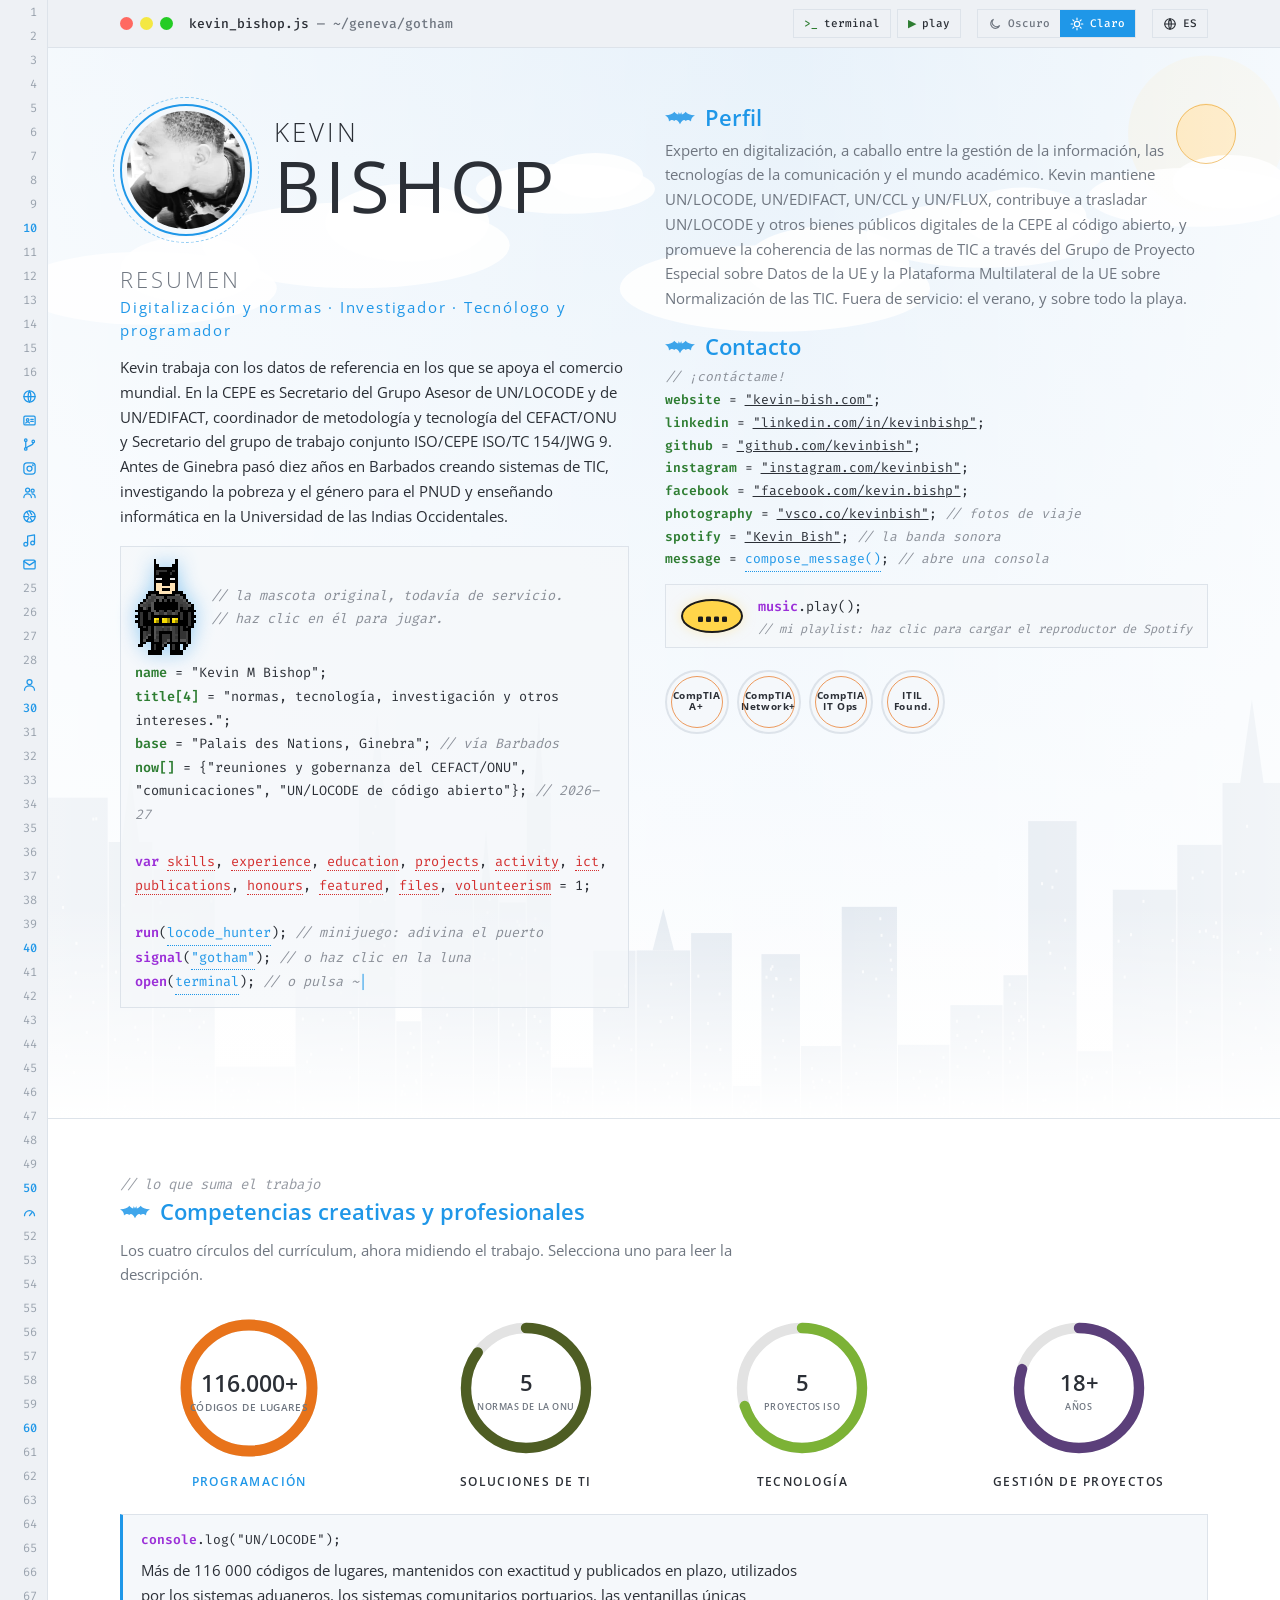
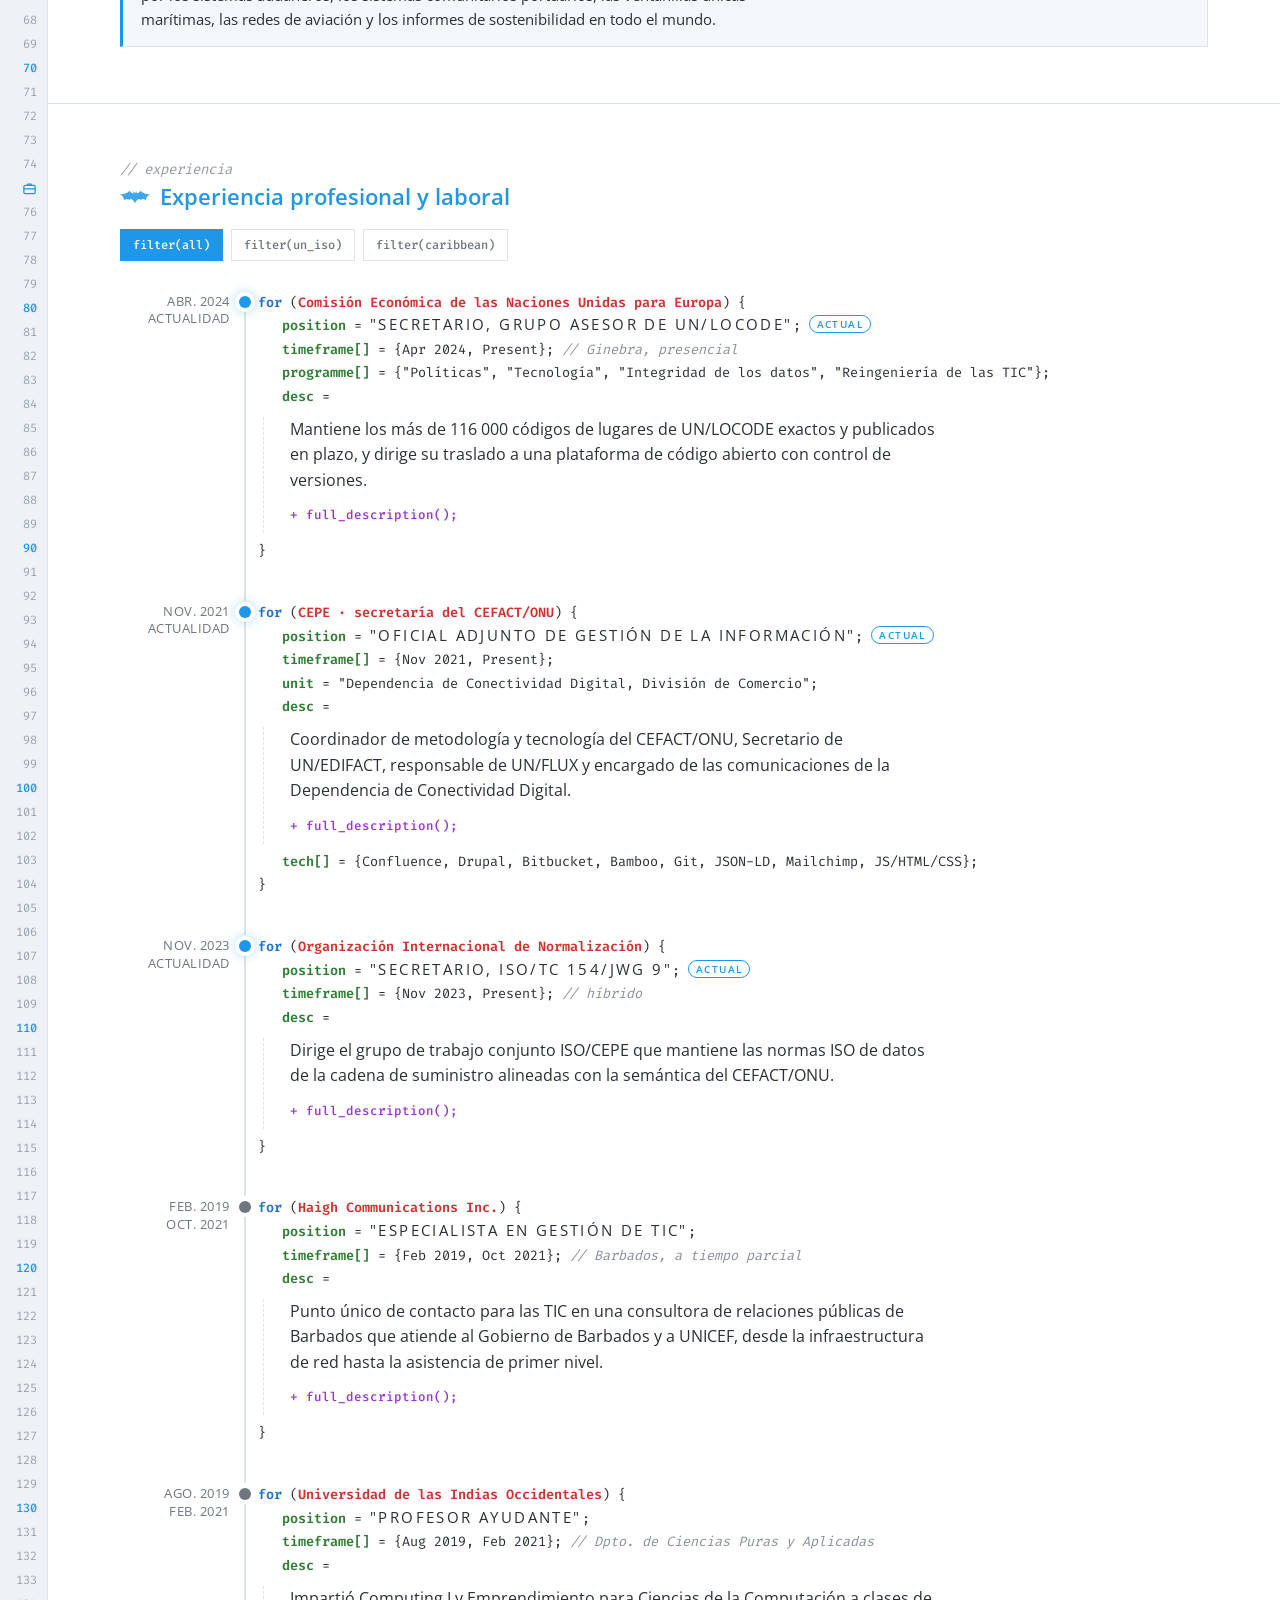
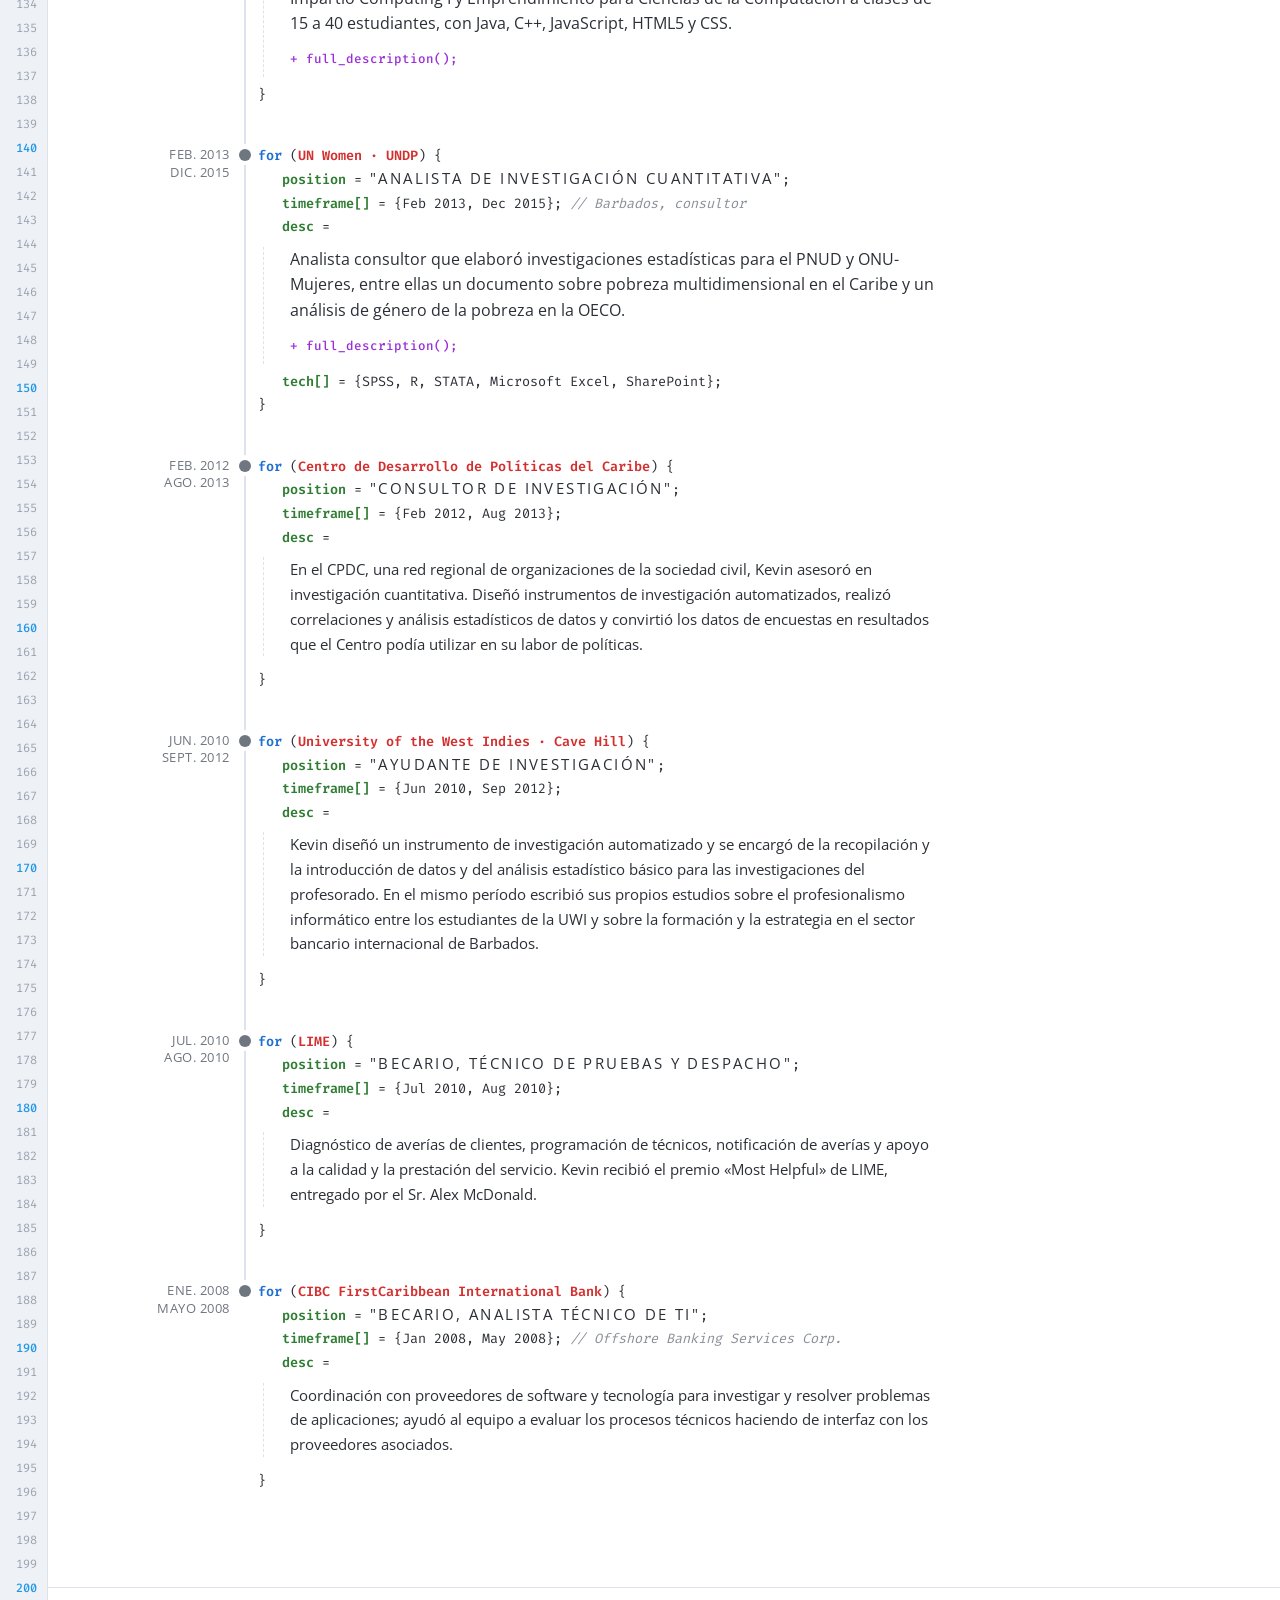
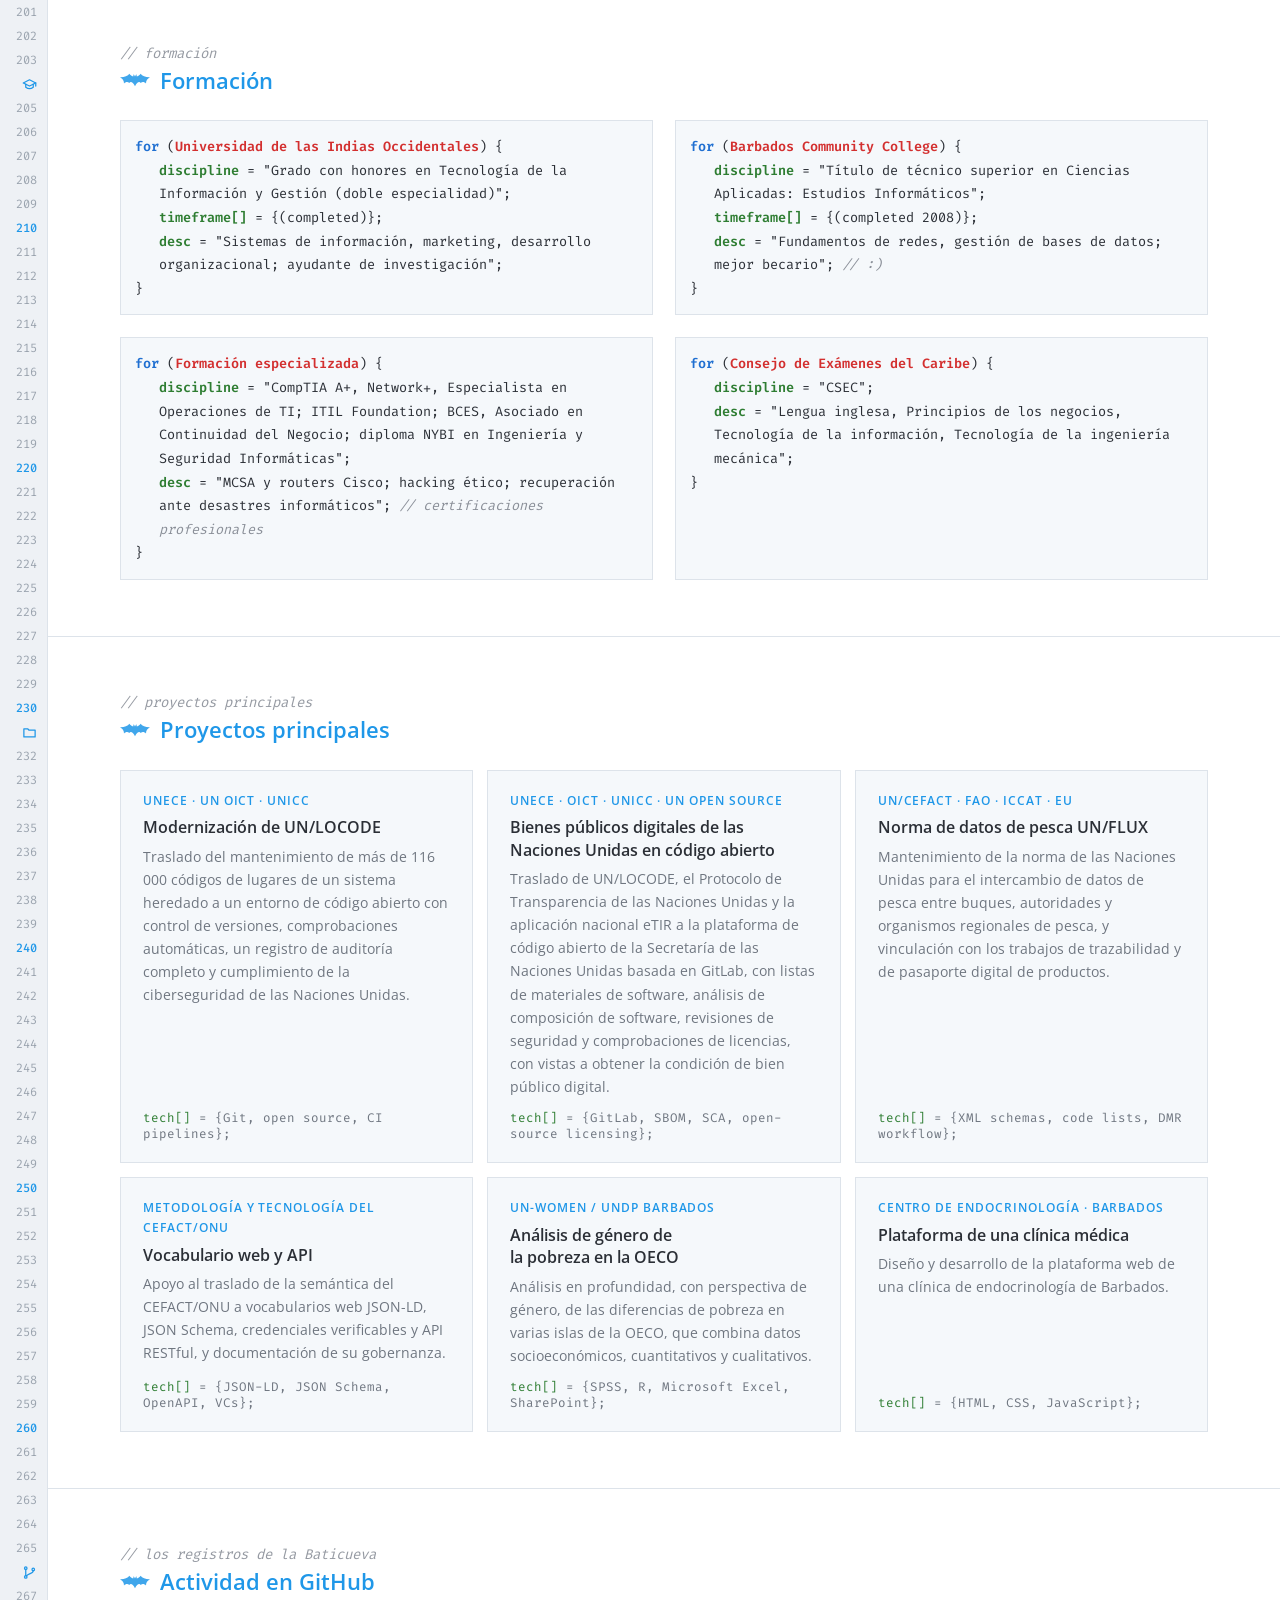
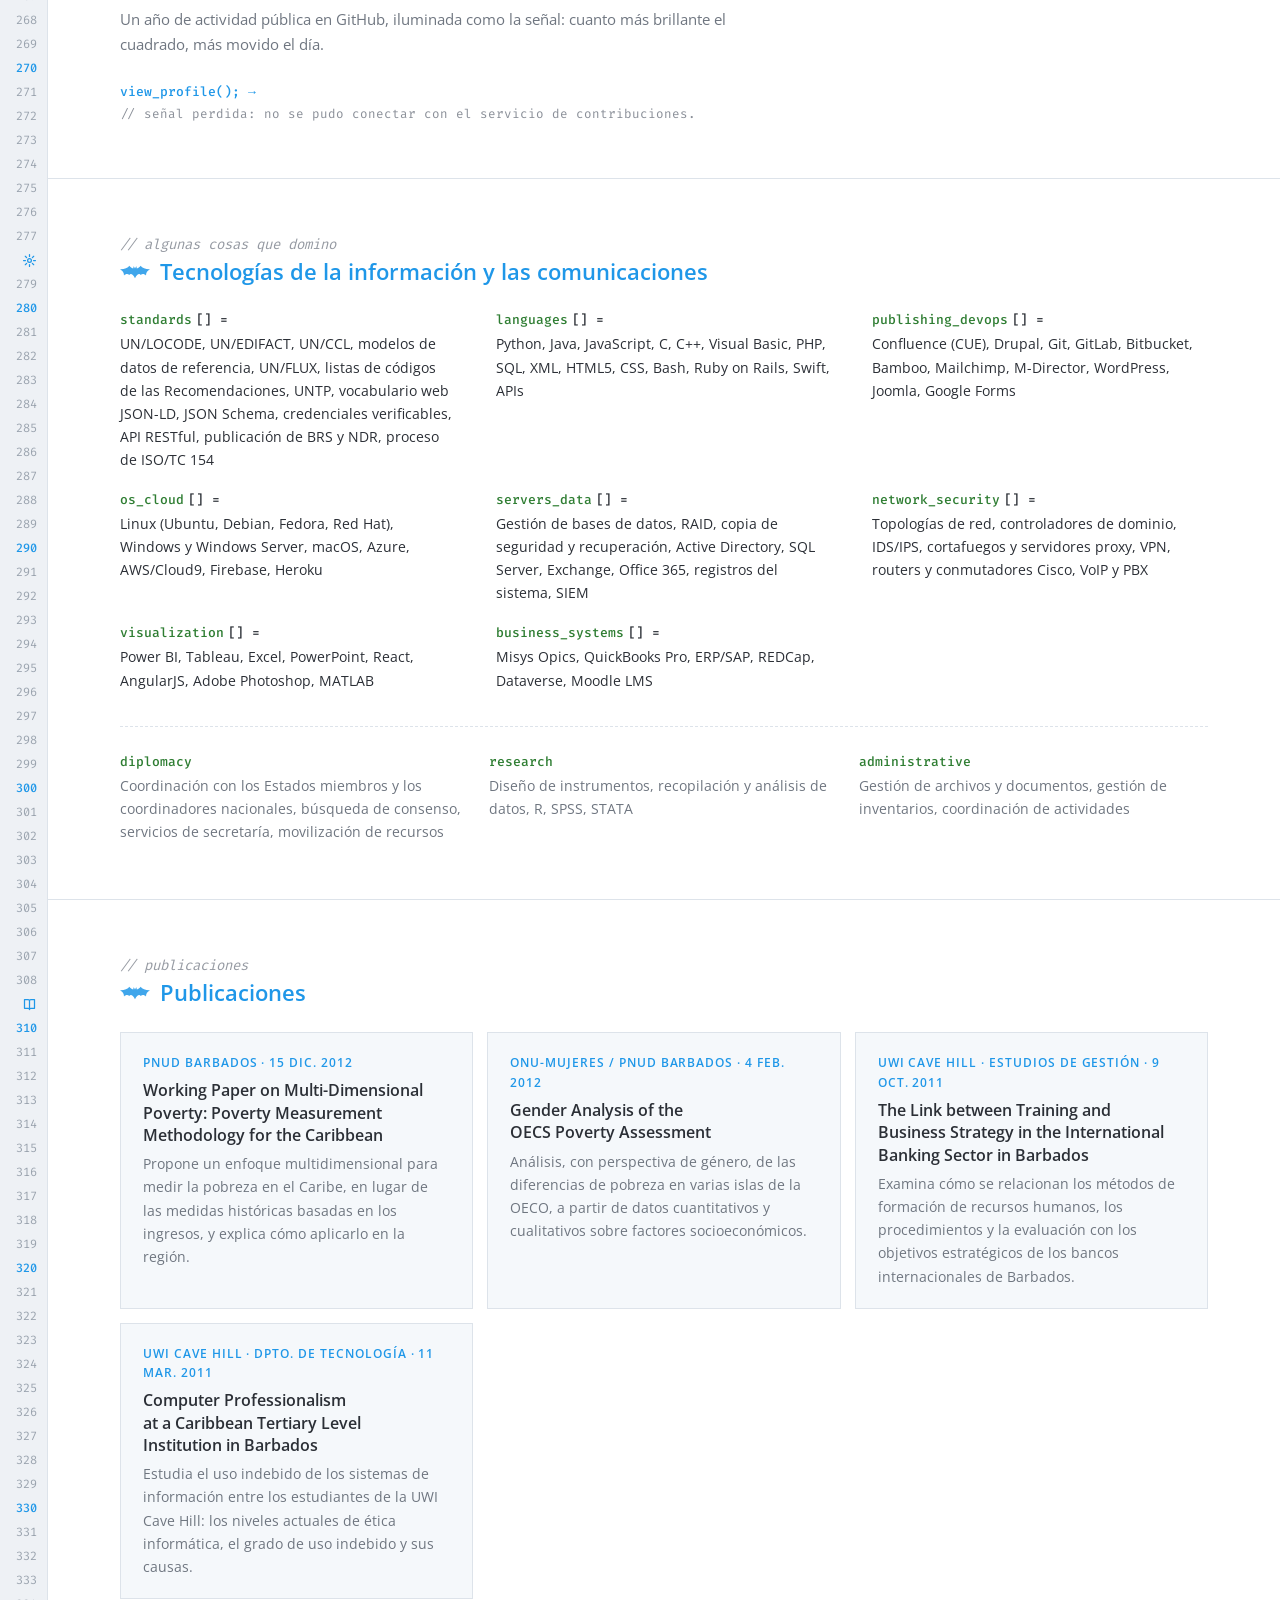
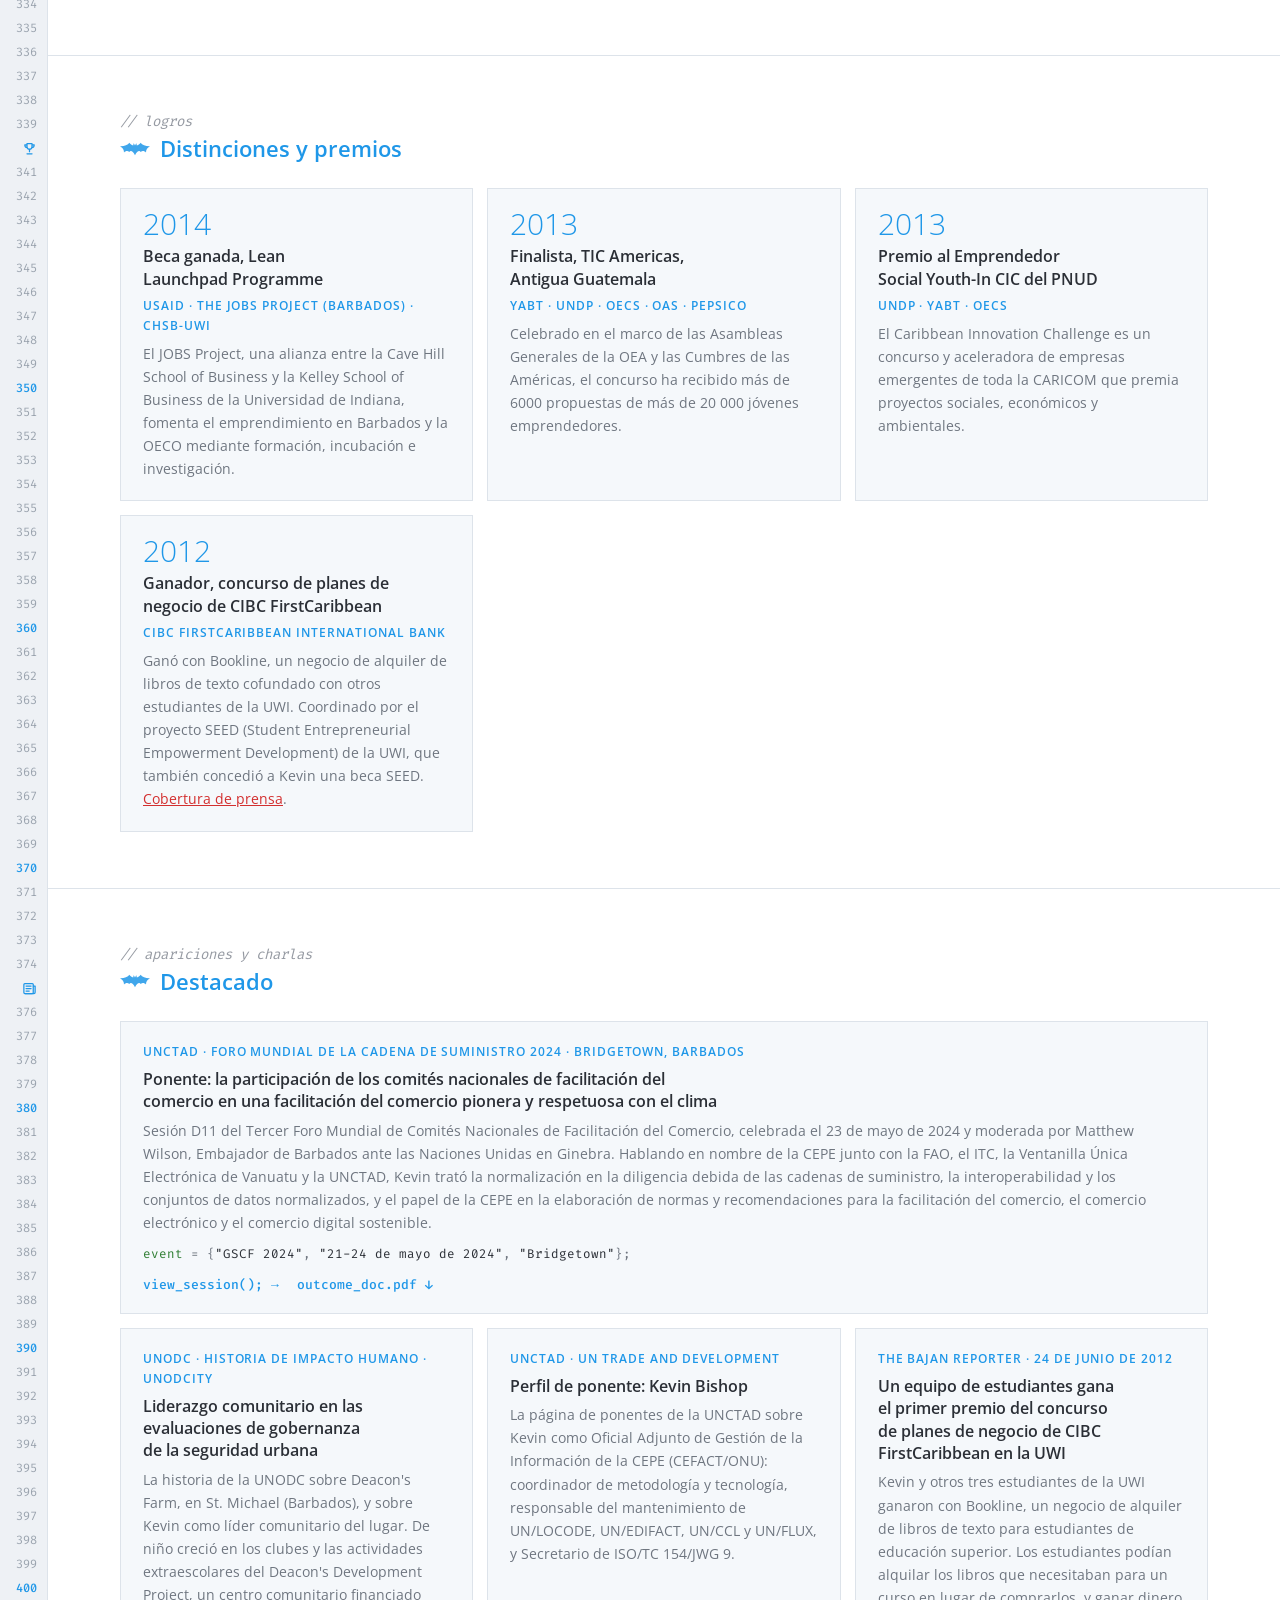
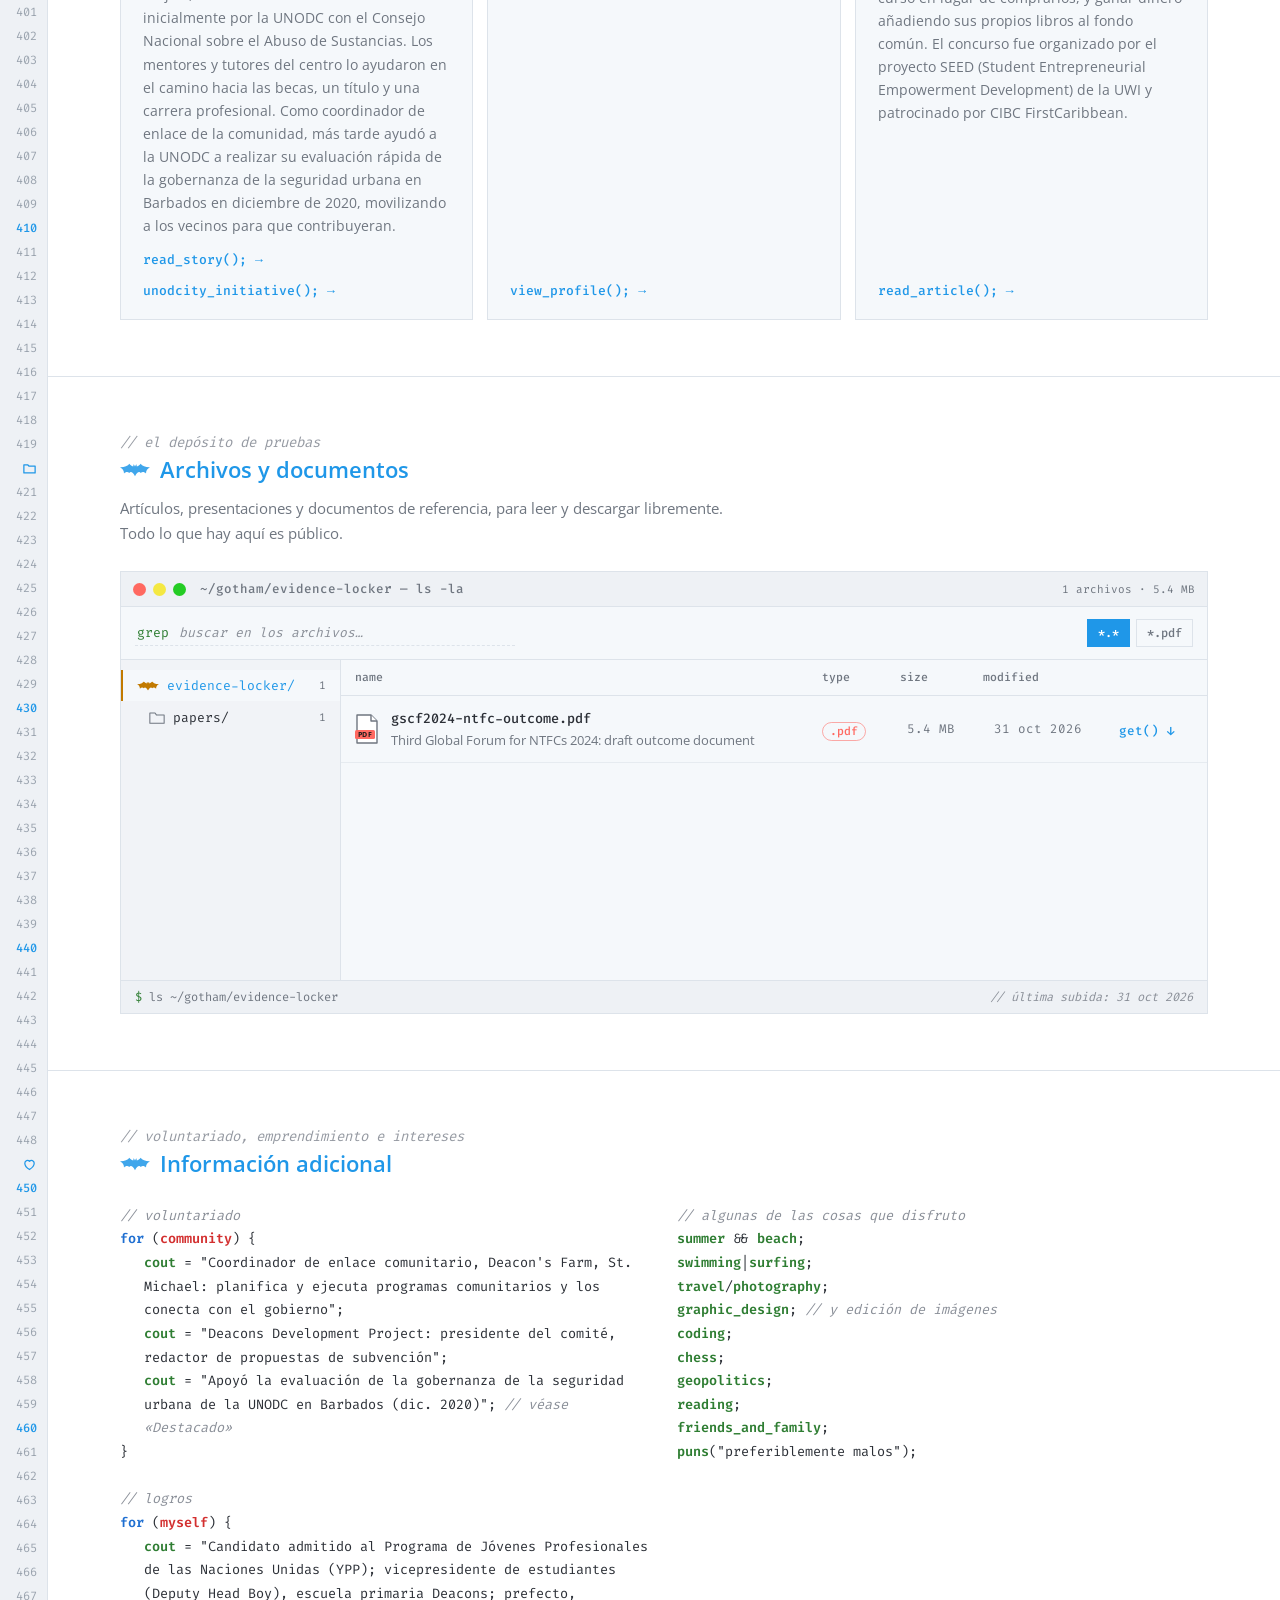
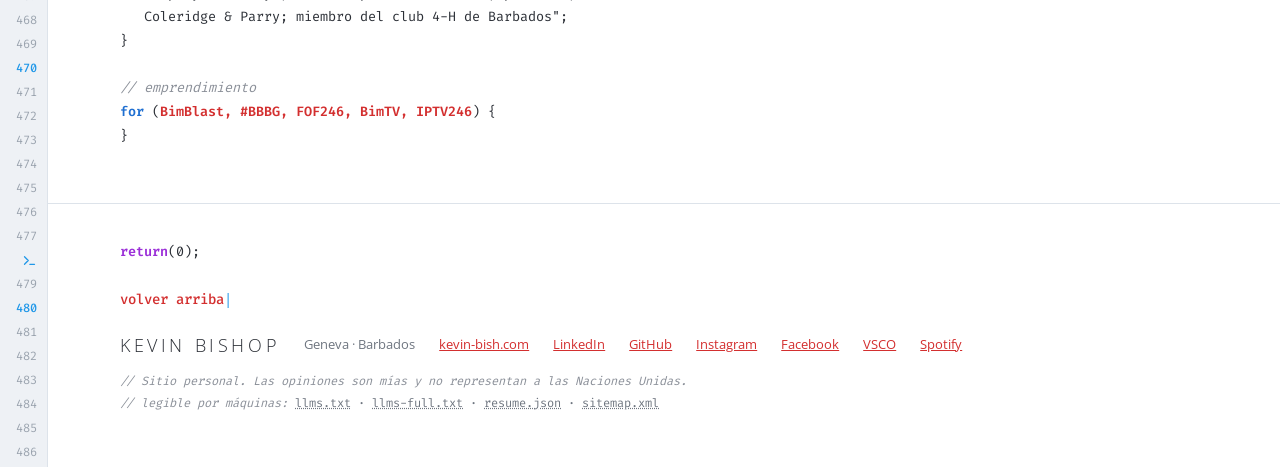
==== commit 30808eda: "Fix Files & Documents layout in Safari - Keep the table cells as table cells (Safari breaks a table " ====
--- a/es/index.html
+++ b/es/index.html
@@ -850,7 +850,7 @@
       <div class="fx-list-wrap"><table class="fx-list">
         <thead><tr><th>name</th><th>type</th><th class="fx-num">size</th><th class="fx-num">modified</th><th><span class="sr">get</span></th></tr></thead>
         <tbody id="fxRows">
-        <tr data-folder="papers" data-type="pdf"><td class="fx-name"><svg class="fi" viewBox="0 0 24 30" aria-hidden="true"><path d="M2 1h14l6 6v22H2z"/><path d="M16 1v6h6"/><rect x="0" y="16" width="20" height="9" rx="1.5" style="fill:#ff6961;stroke:none"/><text x="10" y="23" text-anchor="middle">PDF</text></svg><span><a href="../docs/gscf2024-ntfc-outcome.pdf">gscf2024-ntfc-outcome.pdf</a><small>Third Global Forum for NTFCs 2024: draft outcome document</small></span></td><td><span class="fx-badge" style="--c:#ff6961">.pdf</span></td><td class="fx-num">5.4 MB</td><td class="fx-num"><time datetime="2026-10-31">31 Oct 2026</time></td><td><a class="fx-get" href="../docs/gscf2024-ntfc-outcome.pdf" download aria-label="Download gscf2024-ntfc-outcome.pdf">get()<span aria-hidden="true"> ↓</span></a></td></tr>
+        <tr data-folder="papers" data-type="pdf"><td class="fx-name"><div class="fx-n"><svg class="fi" viewBox="0 0 24 30" aria-hidden="true"><path d="M2 1h14l6 6v22H2z"/><path d="M16 1v6h6"/><rect x="0" y="16" width="20" height="9" rx="1.5" style="fill:#ff6961;stroke:none"/><text x="10" y="23" text-anchor="middle">PDF</text></svg><span><a href="../docs/gscf2024-ntfc-outcome.pdf">gscf2024-ntfc-outcome.pdf</a><small>Third Global Forum for NTFCs 2024: draft outcome document</small></span></div></td><td><span class="fx-badge" style="--c:#ff6961">.pdf</span></td><td class="fx-num">5.4 MB</td><td class="fx-num"><time datetime="2026-10-31">31 Oct 2026</time></td><td><a class="fx-get" href="../docs/gscf2024-ntfc-outcome.pdf" download aria-label="Download gscf2024-ntfc-outcome.pdf">get()<span aria-hidden="true"> ↓</span></a></td></tr>
         </tbody>
       </table>
       <p class="fx-empty cm" id="fxEmpty" hidden>// no files match. try another search.</p></div>
--- a/css/style.css
+++ b/css/style.css
@@ -493,7 +493,7 @@
 .fx-tools{display:flex;flex-wrap:wrap;gap:10px 18px;align-items:center;justify-content:space-between;padding:12px 14px;border-bottom:1px solid var(--rule)}
 .fx-search{display:flex;align-items:center;gap:10px;font:13px var(--mono);flex:1;min-width:min(100%,240px);max-width:380px;border-bottom:1px dashed var(--rule);padding:4px 2px}
 .fx-search:focus-within{border-color:var(--head)}
-.fx-search input{flex:1;min-width:0;font:13px var(--mono);background:transparent;border:0;outline:0;color:var(--str);caret-color:var(--head)}
+.fx-search input{-webkit-appearance:none;appearance:none;border-radius:0;padding:0;flex:1;min-width:0;font:13px var(--mono);background:transparent;border:0;outline:0;color:var(--str);caret-color:var(--head)}
 .fx-search input::placeholder{color:var(--cm);font-style:italic}
 .fx-chips{display:flex;flex-wrap:wrap;gap:6px}
 .fx-chips button{font:500 12px var(--mono);padding:5px 10px;border:1px solid var(--rule);background:transparent;color:var(--muted);cursor:pointer}
@@ -510,13 +510,14 @@
 .fx-tree .fo{width:16px;height:13px;fill:none;stroke:var(--muted);stroke-width:1.6;stroke-linejoin:round;flex:none}
 .fx-tree button[aria-pressed="true"] .fo{stroke:#ffe28c;fill:color-mix(in srgb,#ffe28c 25%,transparent)}
 .fx-tree .bat{width:22px;height:10px;fill:#ffe28c;filter:drop-shadow(0 0 4px rgba(255,226,140,.6));flex:none}
-.fx-list-wrap{overflow-x:auto}
+.fx-list-wrap{overflow-x:auto;min-width:0}
 .fx-list{width:100%;border-collapse:collapse;font-size:14px}
 .fx-list th{font:500 11.5px var(--mono);color:var(--muted);text-align:left;padding:10px 14px;border-bottom:1px solid var(--rule);white-space:nowrap}
 .fx-list td{padding:10px 14px;border-bottom:1px solid color-mix(in srgb,var(--rule) 60%,transparent);vertical-align:middle}
-.fx-list tbody tr{transition:background .2s,box-shadow .2s}
-.fx-list tbody tr:hover{background:color-mix(in srgb,#ffe28c 7%,transparent);box-shadow:inset 3px 0 0 #ffe28c}
-.fx-name{display:flex;align-items:center;gap:12px;min-width:0}
+.fx-list tbody td{transition:background .2s,box-shadow .2s}
+.fx-list tbody tr:hover td{background:rgba(255,226,140,.07)}
+.fx-list tbody tr:hover td:first-child{box-shadow:inset 3px 0 0 #ffe28c}
+.fx-n{display:flex;align-items:center;gap:12px;min-width:0}
 .fx-name a{font:500 13.5px var(--mono);color:var(--fg);text-decoration:none;overflow-wrap:anywhere}
 .fx-name a:hover{color:var(--head);text-decoration:underline}
 .fx-name small{display:block;color:var(--muted);font-size:12.5px;margin-top:2px}
@@ -539,15 +540,24 @@
   .fx-list,.fx-list tbody,.fx-list tr,.fx-list td{display:block;width:100%}
   .fx-list tr{display:grid;grid-template-columns:1fr auto;gap:4px 10px;padding:12px 14px;border-bottom:1px solid var(--rule)}
   .fx-list td{padding:0;border:0}
-  .fx-list td.fx-name{grid-column:1/-1;display:flex;margin-bottom:4px}
+  .fx-list td.fx-name{grid-column:1/-1;margin-bottom:4px}
   .fx-list td:nth-child(2){display:flex;gap:10px;align-items:center}
   .fx-list td:nth-child(2){grid-column:1}
   .fx-list td:nth-child(3),.fx-list td:nth-child(4){display:inline;text-align:left}
   .fx-list td:nth-child(5){grid-column:2;grid-row:2;text-align:right}
 }
 .fx-name small:empty{display:none}
-@media print{.fx-tools,.fx-tree,.fx-status,.fx-get{display:none!important}.fx-body{display:block}.fx-list tbody tr:hover{background:none;box-shadow:none}}
+@media print{.fx-tools,.fx-tree,.fx-status,.fx-get{display:none!important}.fx-body{display:block}}
 :root[data-theme="light"] .fx-tree .bat{fill:#c27a00;filter:none}
 :root[data-theme="light"] .fx-tree button[aria-pressed="true"]{border-left-color:#c27a00}
 :root[data-theme="light"] .fx-tree button[aria-pressed="true"] .fo{stroke:#c27a00;fill:color-mix(in srgb,#c27a00 18%,transparent)}
-:root[data-theme="light"] .fx-list tbody tr:hover{background:color-mix(in srgb,#e8a028 8%,transparent);box-shadow:inset 3px 0 0 #c27a00}
+:root[data-theme="light"] .fx-list tbody tr:hover td{background:rgba(232,160,40,.08)}
+:root[data-theme="light"] .fx-list tbody tr:hover td:first-child{box-shadow:inset 3px 0 0 #c27a00}
+.fx-search input::-webkit-search-decoration,.fx-search input::-webkit-search-cancel-button{-webkit-appearance:none}
+/* fallbacks for Safari before 16.2, which has no color-mix() */
+@supports not (background:color-mix(in srgb,red 50%,blue)){
+  .fx-tree{background:var(--bar)}
+  .fx-badge{border-color:var(--c)}
+  .fx-list td{border-bottom-color:var(--rule)}
+  .fx-tree button[aria-pressed="true"] .fo{fill:rgba(255,226,140,.25)}
+}
